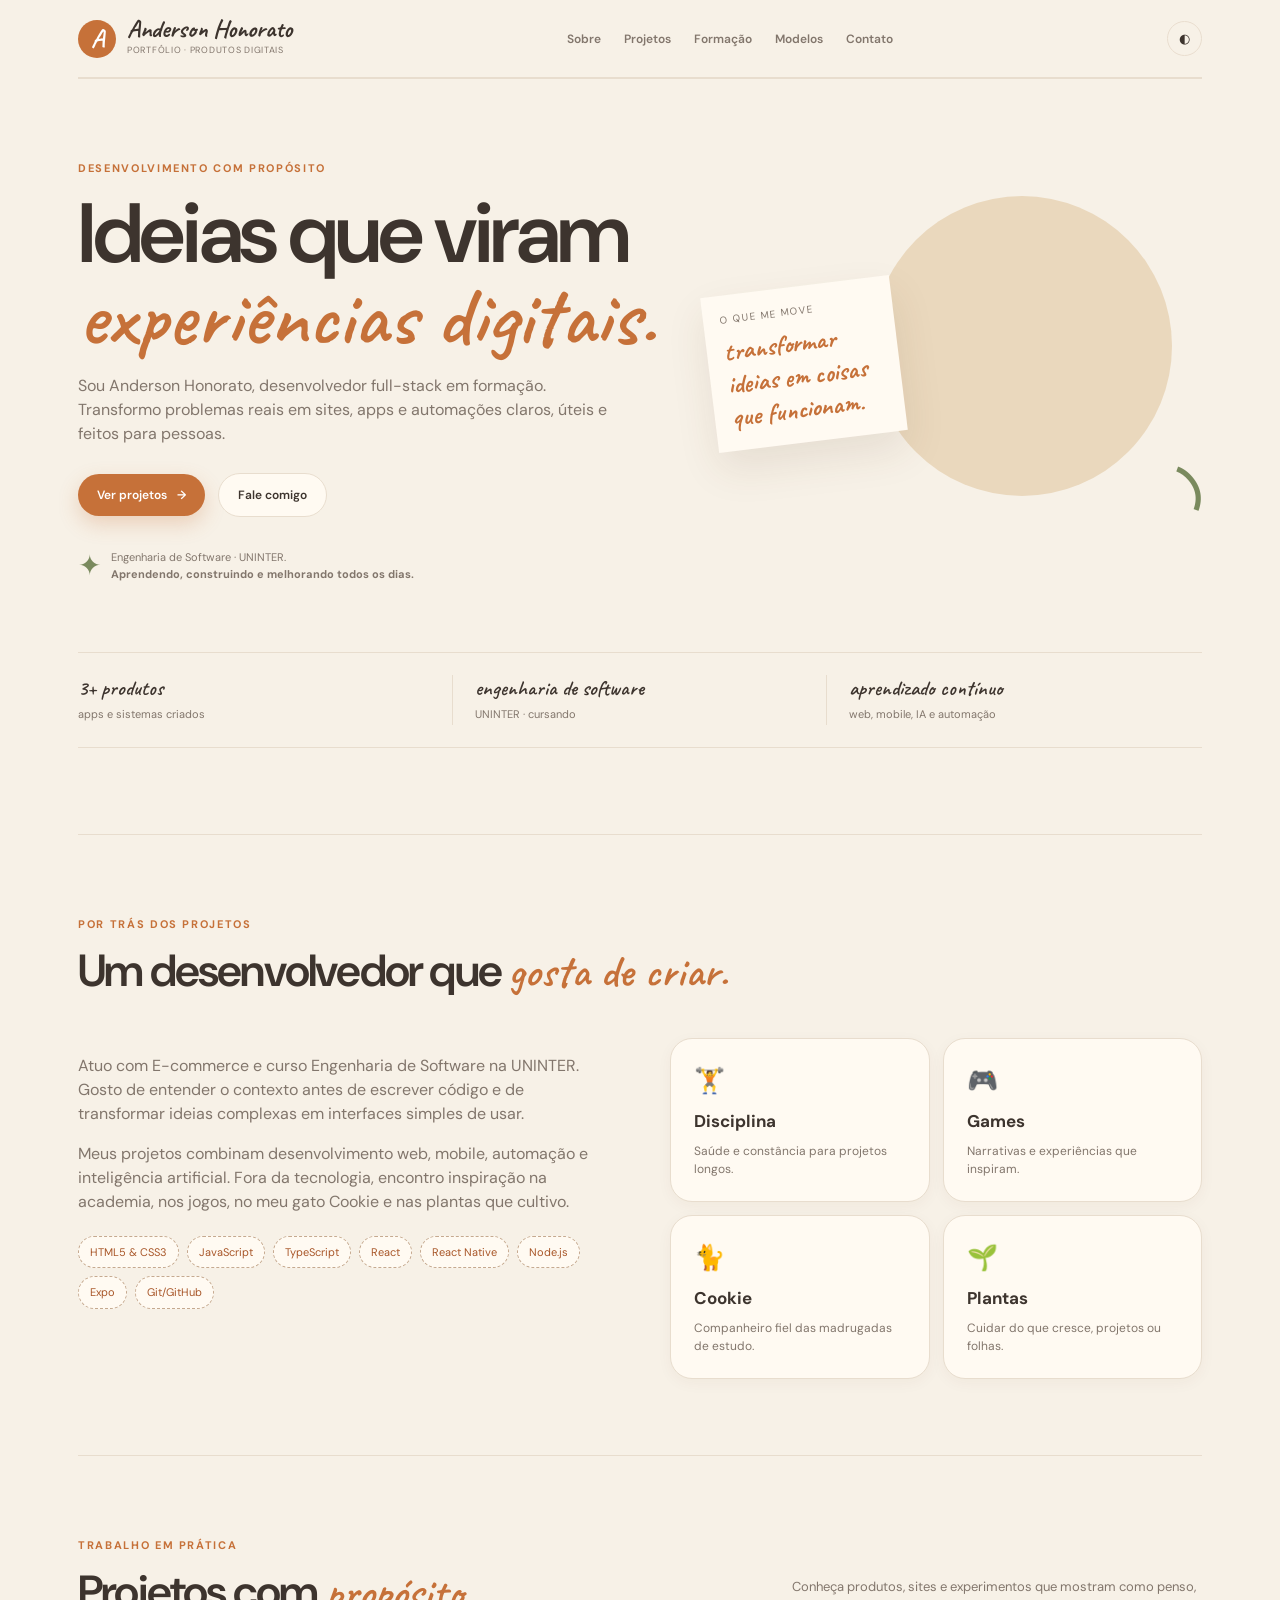
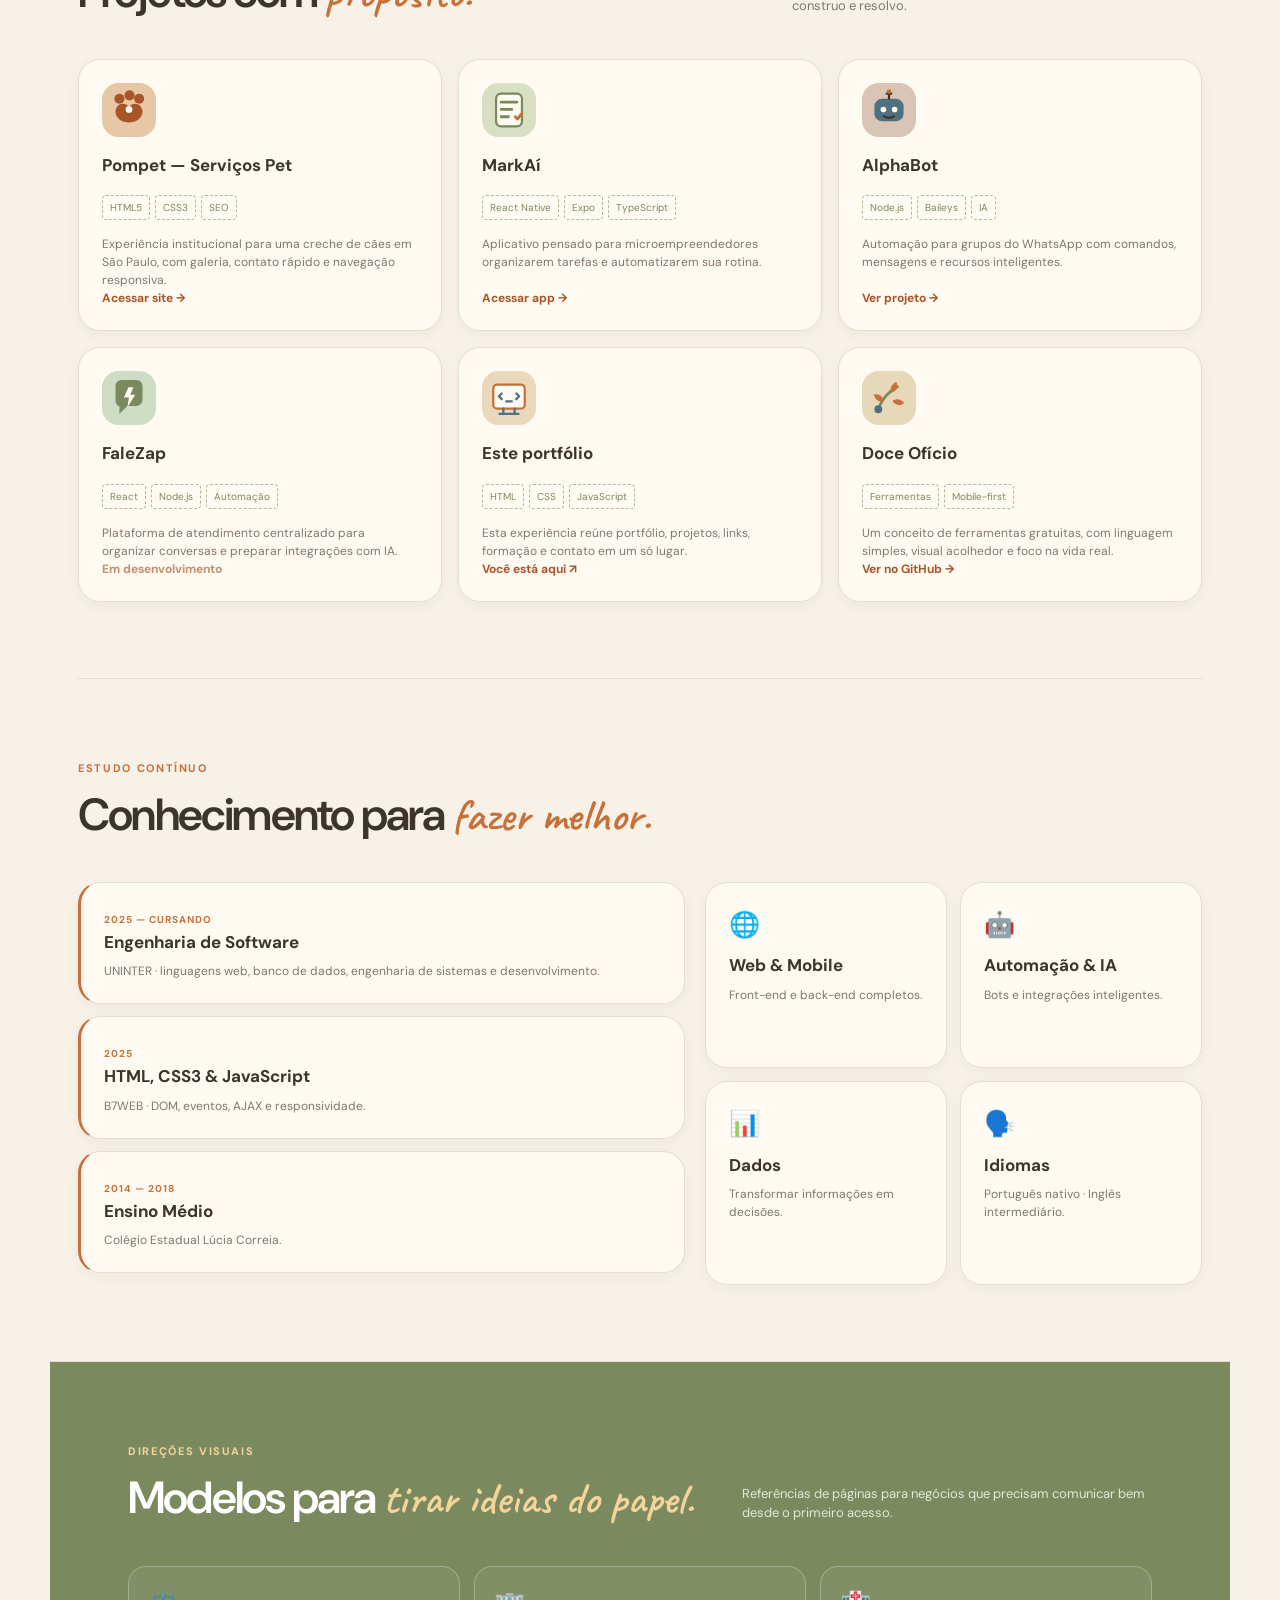
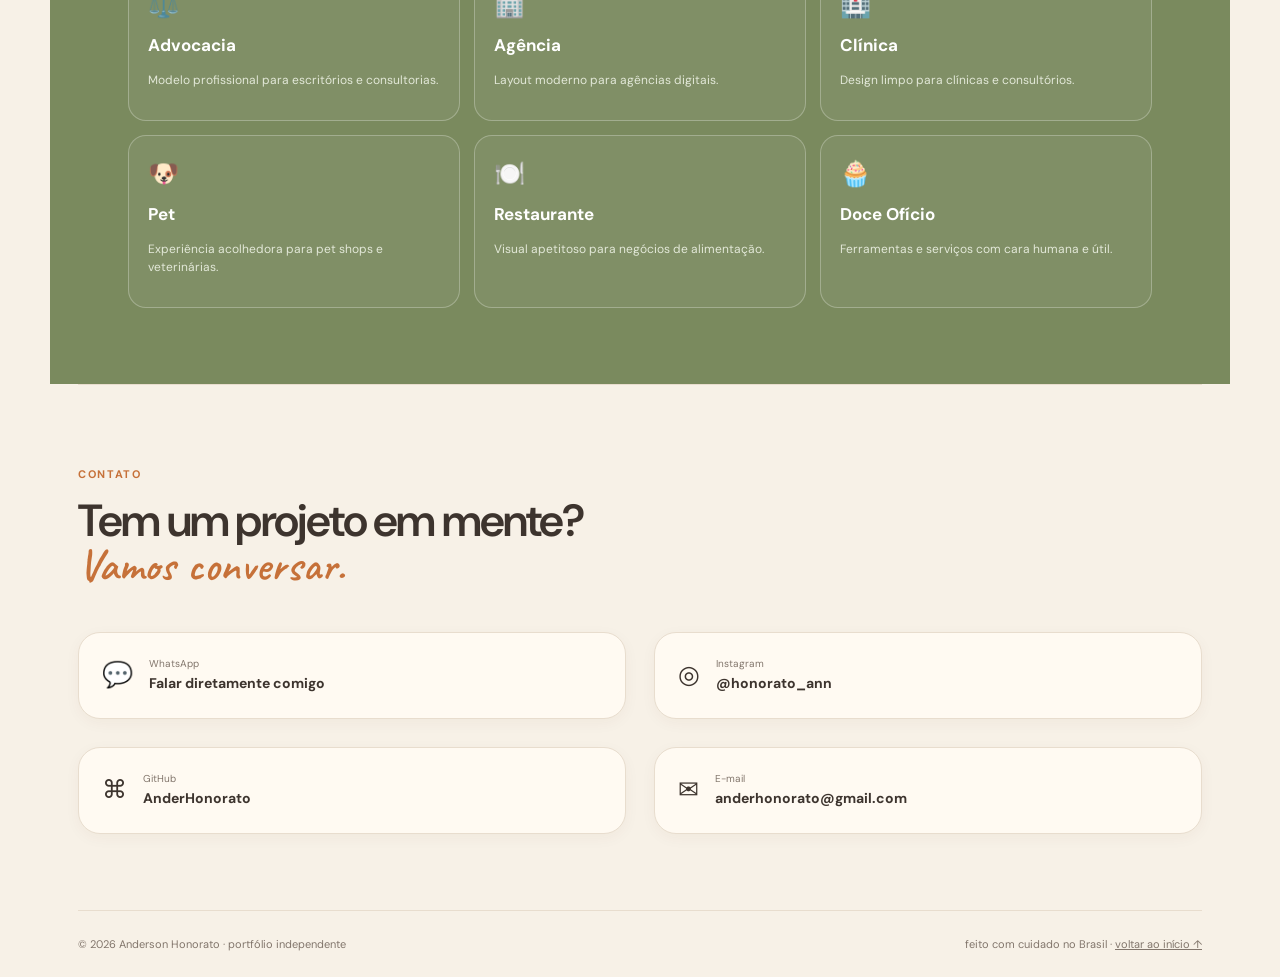
==== index.html @ 5b8e6b20 "Melhorar textos e adicionar icones dos projetos" ====
<!doctype html>
<html lang="pt-BR" data-theme="light">
<head>
<meta charset="utf-8"><meta name="viewport" content="width=device-width,initial-scale=1"><meta name="description" content="Portfólio de Anderson Honorato: desenvolvimento full-stack, produtos digitais e projetos web."><title>Anderson Honorato · Dev Full Stack</title>
<link rel="preconnect" href="https://fonts.googleapis.com"><link rel="preconnect" href="https://fonts.gstatic.com" crossorigin><link href="https://fonts.googleapis.com/css2?family=Caveat:wght@500;600;700&family=DM+Sans:wght@400;500;600;700&display=swap" rel="stylesheet">
<style>
:root{--paper:#f7f1e7;--surface:#fffaf2;--ink:#3d342e;--muted:#82766c;--accent:#c67139;--accent-dark:#a85628;--sage:#7a8a5e;--line:#e8ddce;--blue:#4e7180;--shadow:0 18px 40px rgba(87,56,34,.1);--radius:22px}html[data-theme=dark]{--paper:#272523;--surface:#332f2b;--ink:#fbf3e8;--muted:#c6b8a8;--line:#504740;--shadow:0 18px 40px #100c0a66}*{box-sizing:border-box}html{scroll-behavior:smooth}body{margin:0;background:var(--paper);color:var(--ink);font-family:'DM Sans',sans-serif;line-height:1.5}a{color:inherit}.shell{max-width:1180px;margin:auto;padding:0 28px}.topbar{height:78px;display:flex;align-items:center;justify-content:space-between;border-bottom:1px solid var(--line);position:sticky;top:0;background:color-mix(in srgb,var(--paper) 94%,transparent);backdrop-filter:blur(12px);z-index:10}.brand{display:flex;gap:11px;align-items:center;text-decoration:none}.mark{display:grid;place-items:center;width:38px;height:38px;border-radius:50%;background:var(--accent);color:#fff;font:700 26px Caveat}.brand strong{display:block;font:700 25px Caveat;line-height:.8}.brand small{display:block;color:var(--muted);font-size:9px;letter-spacing:.08em;text-transform:uppercase;margin-top:5px}.nav{display:flex;gap:23px;align-items:center}.nav a{font-size:12px;text-decoration:none;color:var(--muted);font-weight:600}.nav a:hover{color:var(--accent)}.theme{border:1px solid var(--line);background:transparent;color:var(--ink);border-radius:50%;width:35px;height:35px;cursor:pointer}.menu{display:none}.eyebrow{color:var(--accent);font-size:11px;font-weight:700;letter-spacing:.15em;text-transform:uppercase}.hero{display:grid;grid-template-columns:1fr .85fr;gap:50px;align-items:center;padding:76px 0 65px;min-height:570px}.hero h1,h2{font-weight:600;line-height:.98;letter-spacing:-.04em;margin:14px 0}.hero h1{font-size:clamp(52px,7vw,84px)}em{font-family:Caveat;color:var(--accent);font-style:normal;letter-spacing:0}.hero p{max-width:550px;color:var(--muted);font-size:16px}.actions{display:flex;gap:13px;align-items:center;margin-top:27px;flex-wrap:wrap}.btn{border-radius:999px;padding:13px 19px;display:inline-flex;align-items:center;gap:10px;font:600 12px 'DM Sans';text-decoration:none;cursor:pointer;border:0}.btn-main{background:var(--accent);color:#fff;box-shadow:0 8px 20px #c6713940}.btn-main:hover{background:var(--accent-dark);transform:translateY(-2px)}.btn-ghost{border:1px solid var(--line);color:var(--ink);background:var(--surface)}.hero-note{display:flex;gap:10px;align-items:center;color:var(--muted);font-size:11px;margin-top:28px}.spark{font-size:28px;color:var(--sage)}.hero-visual{height:370px;position:relative}.sun{position:absolute;width:300px;height:300px;right:30px;top:10px;background:#ead8bd;border-radius:50%}.portrait{position:absolute;right:70px;top:46px;width:205px;height:245px;object-fit:cover;border:8px solid var(--surface);box-shadow:var(--shadow);transform:rotate(5deg);border-radius:46% 54% 48% 52% / 40% 43% 57% 60%}.note-card{position:absolute;background:var(--surface);box-shadow:var(--shadow);padding:17px;width:190px;left:0;top:100px;transform:rotate(-7deg)}.note-card span{display:block;color:var(--muted);font-size:10px;text-transform:uppercase;letter-spacing:.1em}.note-card strong{display:block;color:var(--accent);font:700 26px Caveat;margin-top:8px}.leaf{position:absolute;color:var(--sage);font:90px Caveat;right:0;bottom:0;transform:rotate(20deg)}.strip{display:grid;grid-template-columns:repeat(3,1fr);border-top:1px solid var(--line);border-bottom:1px solid var(--line);padding:22px 0;margin-bottom:86px}.strip div{padding:0 22px;border-right:1px solid var(--line)}.strip div:first-child{padding-left:0}.strip div:last-child{border:0}.strip b{font:600 21px Caveat;display:block}.strip span{font-size:11px;color:var(--muted)}section{padding:76px 0;border-top:1px solid var(--line)}h2{font-size:45px}h3{margin:0 0 7px;font-size:17px}.section-head{display:flex;justify-content:space-between;align-items:end;margin-bottom:30px}.section-head p{max-width:410px;color:var(--muted);font-size:13px}.about{display:grid;grid-template-columns:1fr 1fr;gap:60px}.about p{color:var(--muted);max-width:520px}.chips{display:flex;flex-wrap:wrap;gap:8px;margin-top:22px}.chip{border:1px dashed #c5a98f;color:var(--accent-dark);padding:7px 11px;border-radius:999px;font-size:11px;background:var(--surface)}.mini-grid{display:grid;grid-template-columns:1fr 1fr;gap:13px}.mini-card,.project,.contact-card,.education{background:var(--surface);border:1px solid var(--line);border-radius:var(--radius);padding:23px;box-shadow:0 4px 15px #5738220b}.mini-card:hover,.project:hover{transform:translateY(-4px);box-shadow:var(--shadow);transition:.2s}.mini-card span{font-size:25px}.mini-card h3{margin-top:10px}.mini-card p,.project p,.education p{font-size:12px;color:var(--muted);margin:0}.project-grid{display:grid;grid-template-columns:repeat(3,1fr);gap:16px}.project{min-height:245px;display:flex;flex-direction:column}.project-icon{width:54px;height:54px;border-radius:17px;display:grid;place-items:center;background:#f2dfca;color:var(--accent);font-size:22px;margin-bottom:16px;overflow:hidden}.project-icon img{width:100%;height:100%;display:block}.tags{display:flex;flex-wrap:wrap;gap:5px;margin:10px 0 15px}.tag{font-size:10px;color:var(--sage);border:1px dashed #aebb9a;padding:4px 7px;border-radius:4px}.project .link{margin-top:auto;color:var(--accent-dark);font-size:12px;font-weight:700;text-decoration:none}.education-grid{display:grid;grid-template-columns:1.1fr .9fr;gap:20px}.education{margin-bottom:12px;border-left:3px solid var(--accent)}.period{font-size:10px;color:var(--accent);font-weight:700;letter-spacing:.1em;text-transform:uppercase}.models{background:var(--sage);color:#fff;margin:0 -28px;padding-left:max(28px,calc((100vw - 1124px)/2));padding-right:max(28px,calc((100vw - 1124px)/2))}.models .eyebrow{color:#f3d59b}.models em{color:#f3d59b}.model-grid{display:grid;grid-template-columns:repeat(3,1fr);gap:14px}.model{border:1px solid #ffffff44;padding:19px;border-radius:18px;background:#ffffff0d}.model span{font-size:25px}.model h3{margin-top:10px}.model p{font-size:12px;color:#e2e8d8}.contact{display:grid;grid-template-columns:1fr 1fr;gap:28px;align-items:stretch}.contact-card{display:flex;align-items:center;gap:16px;text-decoration:none}.contact-card:hover{border-color:var(--accent)}.contact-icon{font-size:25px}.contact-card small{display:block;color:var(--muted);font-size:10px}.contact-card b{font-size:14px}footer{border-top:1px solid var(--line);padding:25px 0;display:flex;justify-content:space-between;color:var(--muted);font-size:11px}.mobile-links{display:none}.fade{animation:rise .7s ease both}@keyframes rise{from{opacity:0;transform:translateY(15px)}to{opacity:1;transform:none}}@media(max-width:800px){.shell{padding:0 20px}.nav{display:none}.menu{display:block;background:none;border:1px solid var(--line);border-radius:50%;width:35px;height:35px;color:var(--ink)}.nav.open{display:flex;position:absolute;top:70px;left:20px;right:20px;padding:18px;background:var(--surface);border:1px solid var(--line);border-radius:18px;flex-direction:column;align-items:stretch;box-shadow:var(--shadow)}.nav.open a{text-align:center;padding:8px}.hero{grid-template-columns:1fr;padding:50px 0 30px}.hero-visual{height:300px}.sun{width:230px;height:230px;right:15px}.portrait{right:55px;top:30px;width:175px;height:215px}.note-card{top:74px;left:0}.strip{grid-template-columns:1fr;gap:15px;margin-bottom:50px}.strip div{border:0;border-bottom:1px solid var(--line);padding:0 0 13px}.strip div:last-child{border:0;padding-bottom:0}.about,.education-grid,.contact{grid-template-columns:1fr;gap:22px}.project-grid,.model-grid{grid-template-columns:1fr 1fr}.models{margin:0 -20px;padding-left:20px;padding-right:20px}footer{display:block;line-height:2}}@media(max-width:500px){h2{font-size:37px}.project-grid,.model-grid,.mini-grid{grid-template-columns:1fr}.section-head{display:block}.section-head p{margin-top:15px}.hero h1{font-size:55px}.hero-visual{transform:scale(.92);transform-origin:left center}}
</style>
</head>
<body>
<div class="shell"><header class="topbar"><a class="brand" href="#inicio"><span class="mark">A</span><span><strong>Anderson Honorato</strong><small>portfólio · produtos digitais</small></span></a><nav class="nav" id="nav"><a href="#sobre">Sobre</a><a href="#projetos">Projetos</a><a href="#formacao">Formação</a><a href="#modelos">Modelos</a><a href="#contato">Contato</a></nav><div style="display:flex;gap:8px"><button class="theme" id="theme" aria-label="Alternar tema">◐</button><button class="menu" id="menu" aria-label="Abrir menu">☰</button></div></header>
<main id="inicio"><section class="hero"><div class="fade"><span class="eyebrow">desenvolvimento com propósito</span><h1>Ideias que viram<br><em>experiências digitais.</em></h1><p>Sou Anderson Honorato, desenvolvedor full-stack em formação. Transformo problemas reais em sites, apps e automações claros, úteis e feitos para pessoas.</p><div class="actions"><a class="btn btn-main" href="#projetos">Ver projetos <span>→</span></a><a class="btn btn-ghost" href="https://wa.me/5577999512937?text=Ol%C3%A1%20Anderson%2C%20vim%20pelo%20portf%C3%B3lio!" target="_blank" rel="noopener">Fale comigo</a></div><div class="hero-note"><span class="spark">✦</span><span>Engenharia de Software · UNINTER.<br><b>Aprendendo, construindo e melhorando todos os dias.</b></span></div></div><div class="hero-visual fade" aria-hidden="true"><div class="sun"></div><img class="portrait" src="img/foto-perfil2.png" alt="Anderson Honorato" onerror="this.style.display='none'"><div class="note-card"><span>o que me move</span><strong>transformar ideias em coisas que funcionam.</strong></div><div class="leaf">◝</div></div></section>
<div class="strip"><div><b>3+ produtos</b><span>apps e sistemas criados</span></div><div><b>engenharia de software</b><span>UNINTER · cursando</span></div><div><b>aprendizado contínuo</b><span>web, mobile, IA e automação</span></div></div>
<section id="sobre"><div class="section-head"><div><span class="eyebrow">por trás dos projetos</span><h2>Um desenvolvedor que <em>gosta de criar.</em></h2></div></div><div class="about"><div><p>Atuo com E-commerce e curso Engenharia de Software na UNINTER. Gosto de entender o contexto antes de escrever código e de transformar ideias complexas em interfaces simples de usar.</p><p>Meus projetos combinam desenvolvimento web, mobile, automação e inteligência artificial. Fora da tecnologia, encontro inspiração na academia, nos jogos, no meu gato Cookie e nas plantas que cultivo.</p><div class="chips"><span class="chip">HTML5 & CSS3</span><span class="chip">JavaScript</span><span class="chip">TypeScript</span><span class="chip">React</span><span class="chip">React Native</span><span class="chip">Node.js</span><span class="chip">Expo</span><span class="chip">Git/GitHub</span></div></div><div class="mini-grid"><article class="mini-card"><span>🏋️</span><h3>Disciplina</h3><p>Saúde e constância para projetos longos.</p></article><article class="mini-card"><span>🎮</span><h3>Games</h3><p>Narrativas e experiências que inspiram.</p></article><article class="mini-card"><span>🐈</span><h3>Cookie</h3><p>Companheiro fiel das madrugadas de estudo.</p></article><article class="mini-card"><span>🌱</span><h3>Plantas</h3><p>Cuidar do que cresce, projetos ou folhas.</p></article></div></div></section>
<section id="projetos"><div class="section-head"><div><span class="eyebrow">trabalho em prática</span><h2>Projetos com <em>propósito.</em></h2></div><p>Conheça produtos, sites e experimentos que mostram como penso, construo e resolvo.</p></div><div class="project-grid"><article class="project"><div class="project-icon"><img src="img/icons/pompet.svg" alt="Ícone do Pompet"></div><h3>Pompet — Serviços Pet</h3><div class="tags"><span class="tag">HTML5</span><span class="tag">CSS3</span><span class="tag">SEO</span></div><p>Experiência institucional para uma creche de cães em São Paulo, com galeria, contato rápido e navegação responsiva.</p><a class="link" href="https://pompet.com.br" target="_blank" rel="noopener">Acessar site →</a></article><article class="project"><div class="project-icon"><img src="img/icons/markai.svg" alt="Ícone do MarkAí"></div><h3>MarkAí</h3><div class="tags"><span class="tag">React Native</span><span class="tag">Expo</span><span class="tag">TypeScript</span></div><p>Aplicativo pensado para microempreendedores organizarem tarefas e automatizarem sua rotina.</p><a class="link" href="https://markaiapp.com.br" target="_blank" rel="noopener">Acessar app →</a></article><article class="project"><div class="project-icon"><img src="img/icons/alphabot.svg" alt="Ícone do AlphaBot"></div><h3>AlphaBot</h3><div class="tags"><span class="tag">Node.js</span><span class="tag">Baileys</span><span class="tag">IA</span></div><p>Automação para grupos do WhatsApp com comandos, mensagens e recursos inteligentes.</p><a class="link" href="https://anderhonorato.github.io/alphabotsite1/index.html" target="_blank" rel="noopener">Ver projeto →</a></article><article class="project"><div class="project-icon"><img src="img/icons/falezap.svg" alt="Ícone do FaleZap"></div><h3>FaleZap</h3><div class="tags"><span class="tag">React</span><span class="tag">Node.js</span><span class="tag">Automação</span></div><p>Plataforma de atendimento centralizado para organizar conversas e preparar integrações com IA.</p><span class="link" style="opacity:.65">Em desenvolvimento</span></article><article class="project"><div class="project-icon"><img src="img/icons/portfolio.svg" alt="Ícone do portfólio"></div><h3>Este portfólio</h3><div class="tags"><span class="tag">HTML</span><span class="tag">CSS</span><span class="tag">JavaScript</span></div><p>Esta experiência reúne portfólio, projetos, links, formação e contato em um só lugar.</p><span class="link">Você está aqui ↗</span></article><article class="project"><div class="project-icon"><img src="img/icons/doce-oficio.svg" alt="Ícone do Doce Ofício"></div><h3>Doce Ofício</h3><div class="tags"><span class="tag">Ferramentas</span><span class="tag">Mobile-first</span></div><p>Um conceito de ferramentas gratuitas, com linguagem simples, visual acolhedor e foco na vida real.</p><a class="link" href="https://github.com/AnderHonorato/portfolio-do-ander" target="_blank" rel="noopener">Ver no GitHub →</a></article></div></section>
<section id="formacao"><div class="section-head"><div><span class="eyebrow">estudo contínuo</span><h2>Conhecimento para <em>fazer melhor.</em></h2></div></div><div class="education-grid"><div><article class="education"><span class="period">2025 — cursando</span><h3>Engenharia de Software</h3><p>UNINTER · linguagens web, banco de dados, engenharia de sistemas e desenvolvimento.</p></article><article class="education"><span class="period">2025</span><h3>HTML, CSS3 & JavaScript</h3><p>B7WEB · DOM, eventos, AJAX e responsividade.</p></article><article class="education"><span class="period">2014 — 2018</span><h3>Ensino Médio</h3><p>Colégio Estadual Lúcia Correia.</p></article></div><div class="mini-grid"><article class="mini-card"><span>🌐</span><h3>Web & Mobile</h3><p>Front-end e back-end completos.</p></article><article class="mini-card"><span>🤖</span><h3>Automação & IA</h3><p>Bots e integrações inteligentes.</p></article><article class="mini-card"><span>📊</span><h3>Dados</h3><p>Transformar informações em decisões.</p></article><article class="mini-card"><span>🗣️</span><h3>Idiomas</h3><p>Português nativo · Inglês intermediário.</p></article></div></div></section>
<section id="modelos" class="models"><div class="section-head"><div><span class="eyebrow">direções visuais</span><h2>Modelos para <em>tirar ideias do papel.</em></h2></div><p style="color:#e2e8d8">Referências de páginas para negócios que precisam comunicar bem desde o primeiro acesso.</p></div><div class="model-grid"><article class="model"><span>⚖️</span><h3>Advocacia</h3><p>Modelo profissional para escritórios e consultorias.</p></article><article class="model"><span>🏢</span><h3>Agência</h3><p>Layout moderno para agências digitais.</p></article><article class="model"><span>🏥</span><h3>Clínica</h3><p>Design limpo para clínicas e consultórios.</p></article><article class="model"><span>🐶</span><h3>Pet</h3><p>Experiência acolhedora para pet shops e veterinárias.</p></article><article class="model"><span>🍽️</span><h3>Restaurante</h3><p>Visual apetitoso para negócios de alimentação.</p></article><article class="model"><span>🧁</span><h3>Doce Ofício</h3><p>Ferramentas e serviços com cara humana e útil.</p></article></div></section>
<section id="contato"><div class="section-head"><div><span class="eyebrow">contato</span><h2>Tem um projeto em mente?<br><em>Vamos conversar.</em></h2></div></div><div class="contact"><a class="contact-card" href="https://wa.me/5577999512937?text=Ol%C3%A1%20Anderson%2C%20vim%20pelo%20portf%C3%B3lio!" target="_blank" rel="noopener"><span class="contact-icon">💬</span><span><small>WhatsApp</small><b>Falar diretamente comigo</b></span></a><a class="contact-card" href="https://www.instagram.com/honorato_ann/" target="_blank" rel="noopener"><span class="contact-icon">◎</span><span><small>Instagram</small><b>@honorato_ann</b></span></a><a class="contact-card" href="https://github.com/AnderHonorato" target="_blank" rel="noopener"><span class="contact-icon">⌘</span><span><small>GitHub</small><b>AnderHonorato</b></span></a><a class="contact-card" href="mailto:anderhonorato@gmail.com"><span class="contact-icon">✉</span><span><small>E-mail</small><b>anderhonorato@gmail.com</b></span></a></div></section></main>
<footer><span>© 2026 Anderson Honorato · portfólio independente</span><span>feito com cuidado no Brasil · <a href="#inicio">voltar ao início ↑</a></span></footer></div>
<script>const html=document.documentElement,theme=document.querySelector('#theme'),menu=document.querySelector('#menu'),nav=document.querySelector('#nav');const saved=localStorage.getItem('portfolio-theme');if(saved)html.dataset.theme=saved;theme.addEventListener('click',()=>{const next=html.dataset.theme==='light'?'dark':'light';html.dataset.theme=next;localStorage.setItem('portfolio-theme',next)});menu.addEventListener('click',()=>nav.classList.toggle('open'));nav.querySelectorAll('a').forEach(a=>a.addEventListener('click',()=>nav.classList.remove('open')));document.querySelectorAll('a[href^="#"]').forEach(a=>a.addEventListener('click',e=>{const t=document.querySelector(a.getAttribute('href'));if(t){e.preventDefault();t.scrollIntoView({behavior:'smooth'})}}));</script>
</body></html>
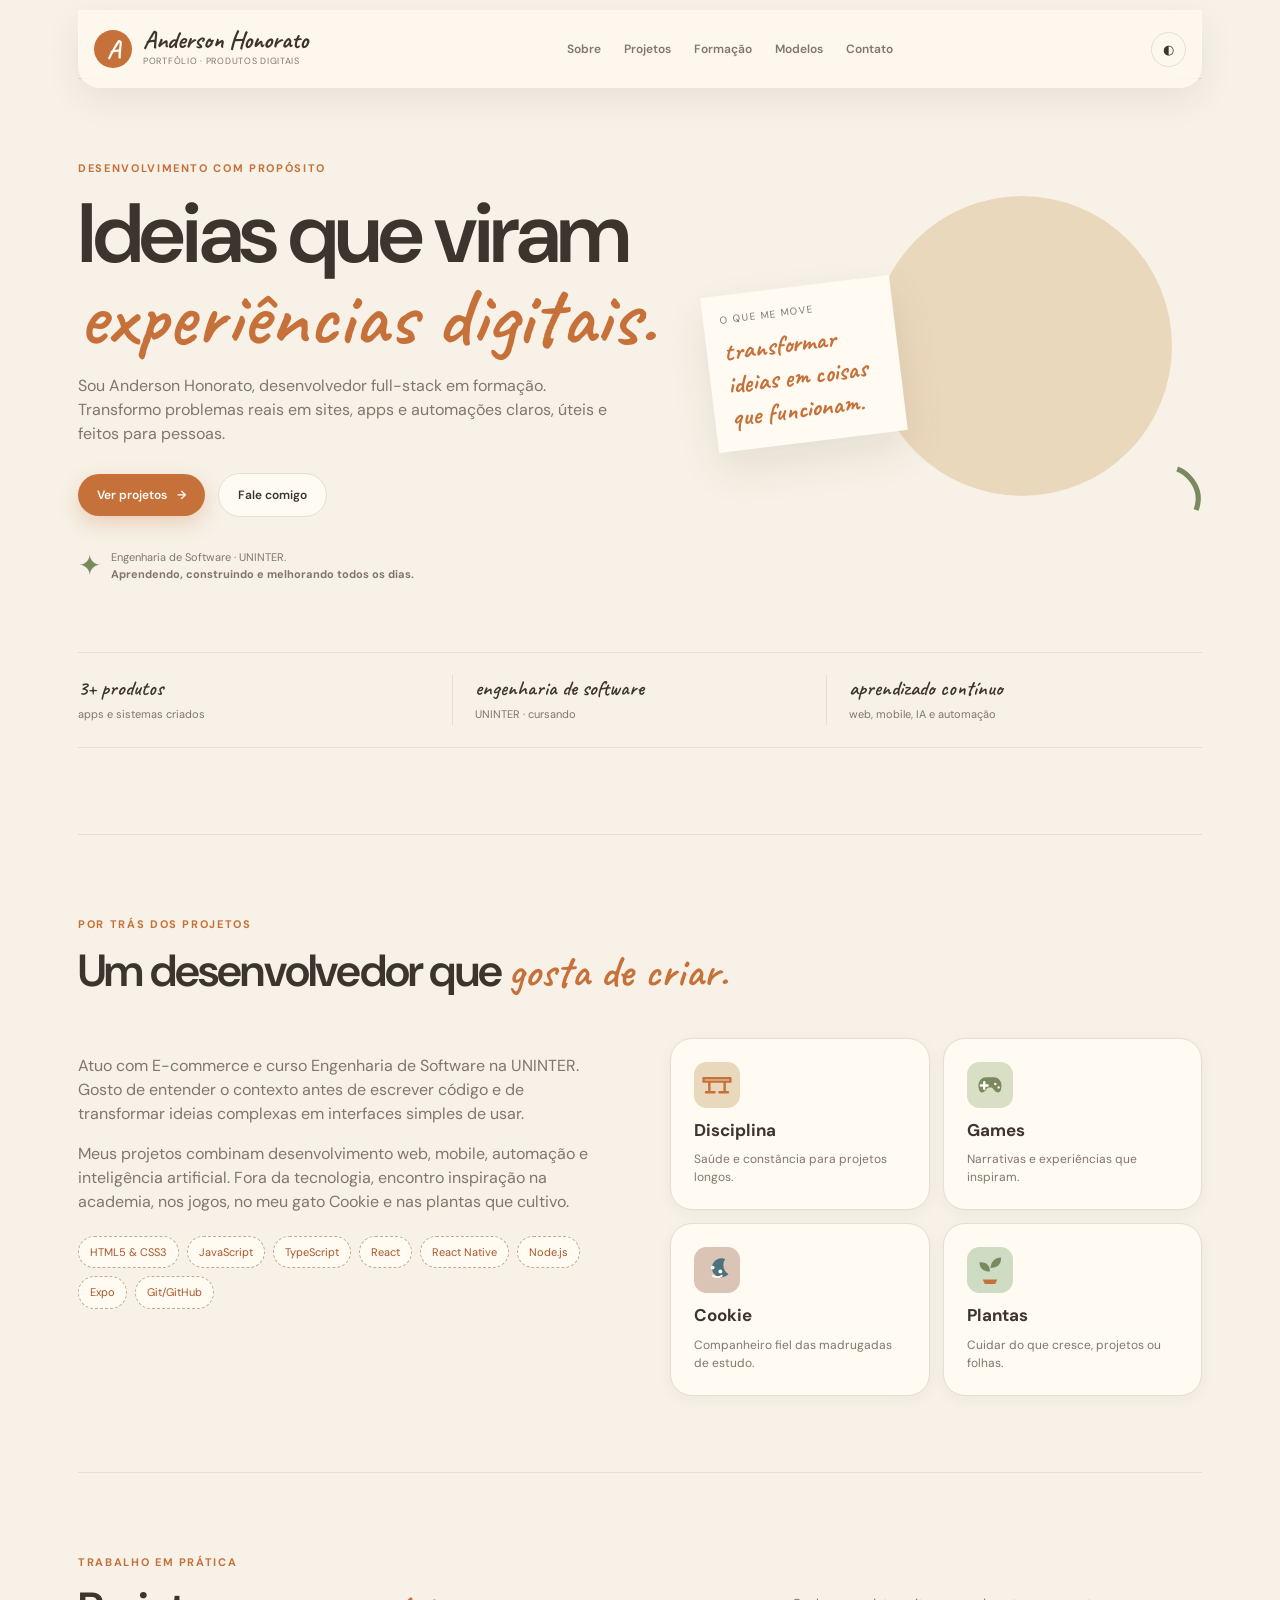
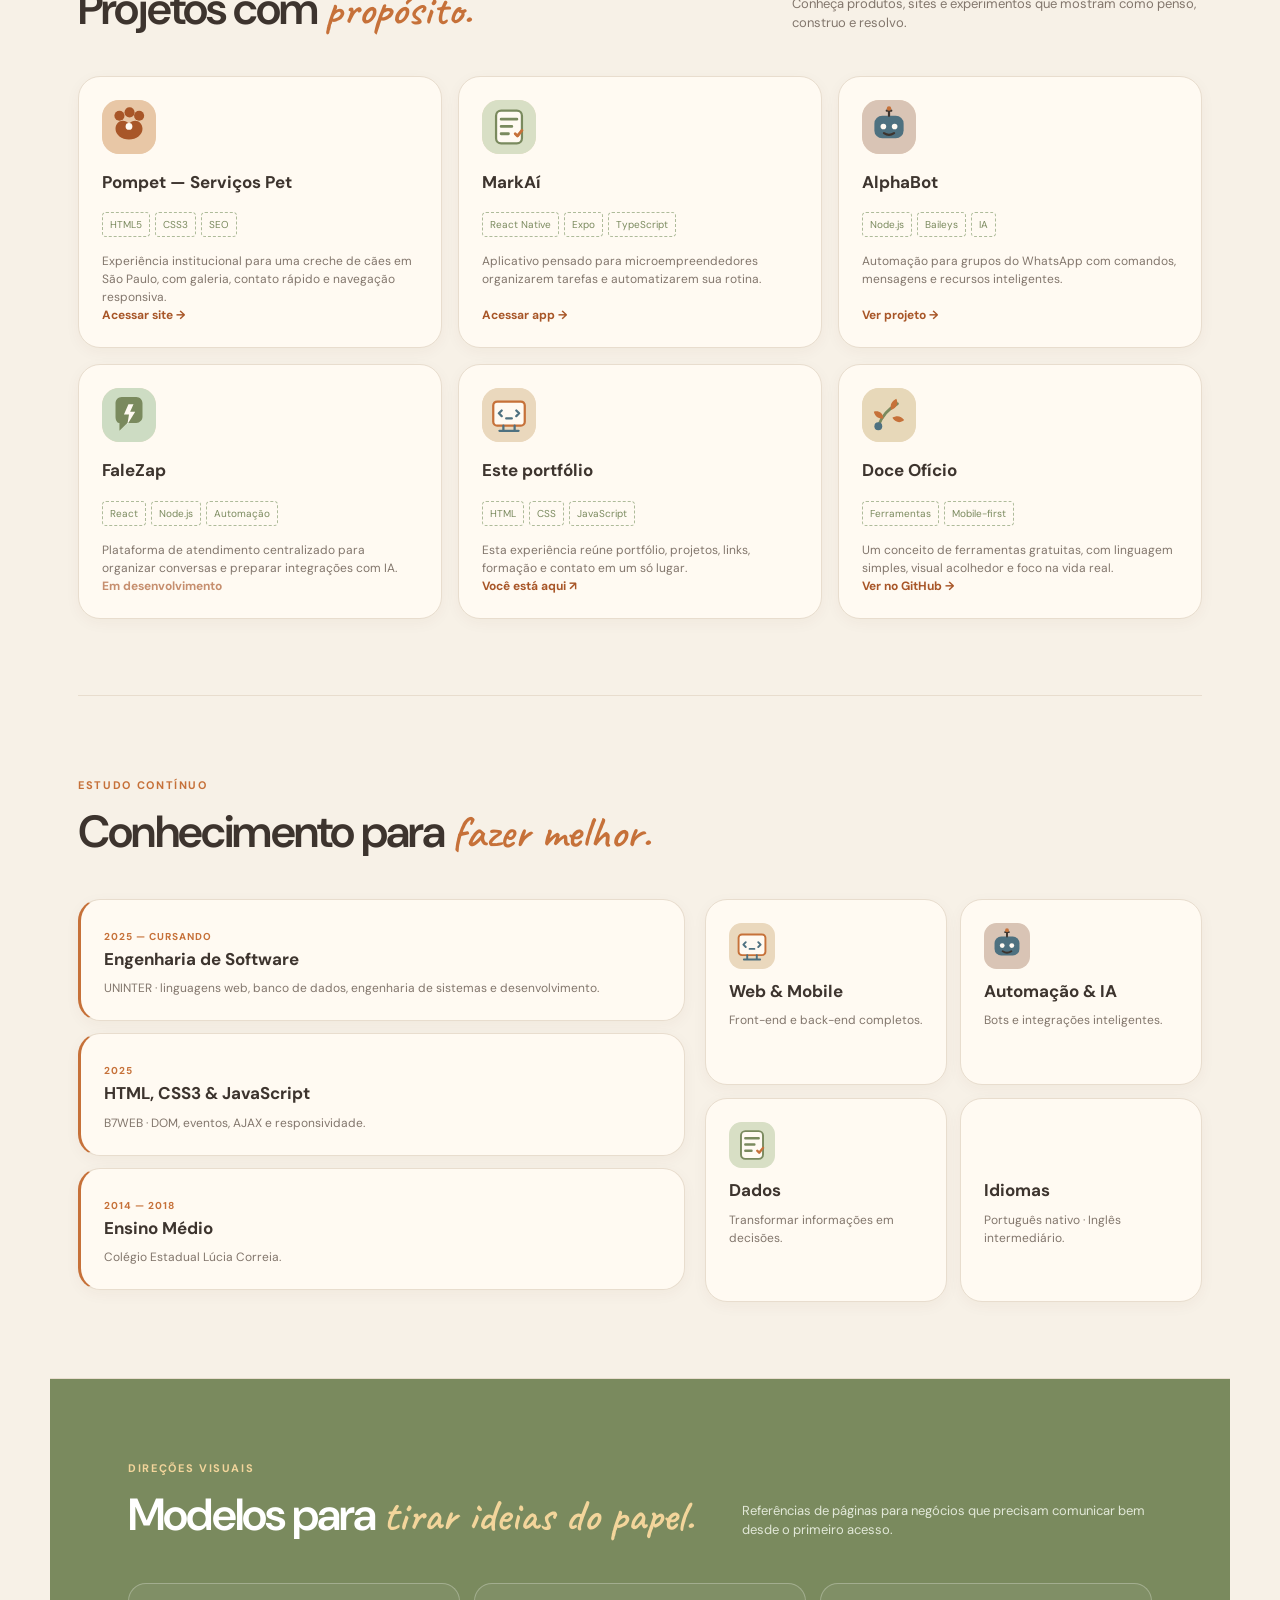
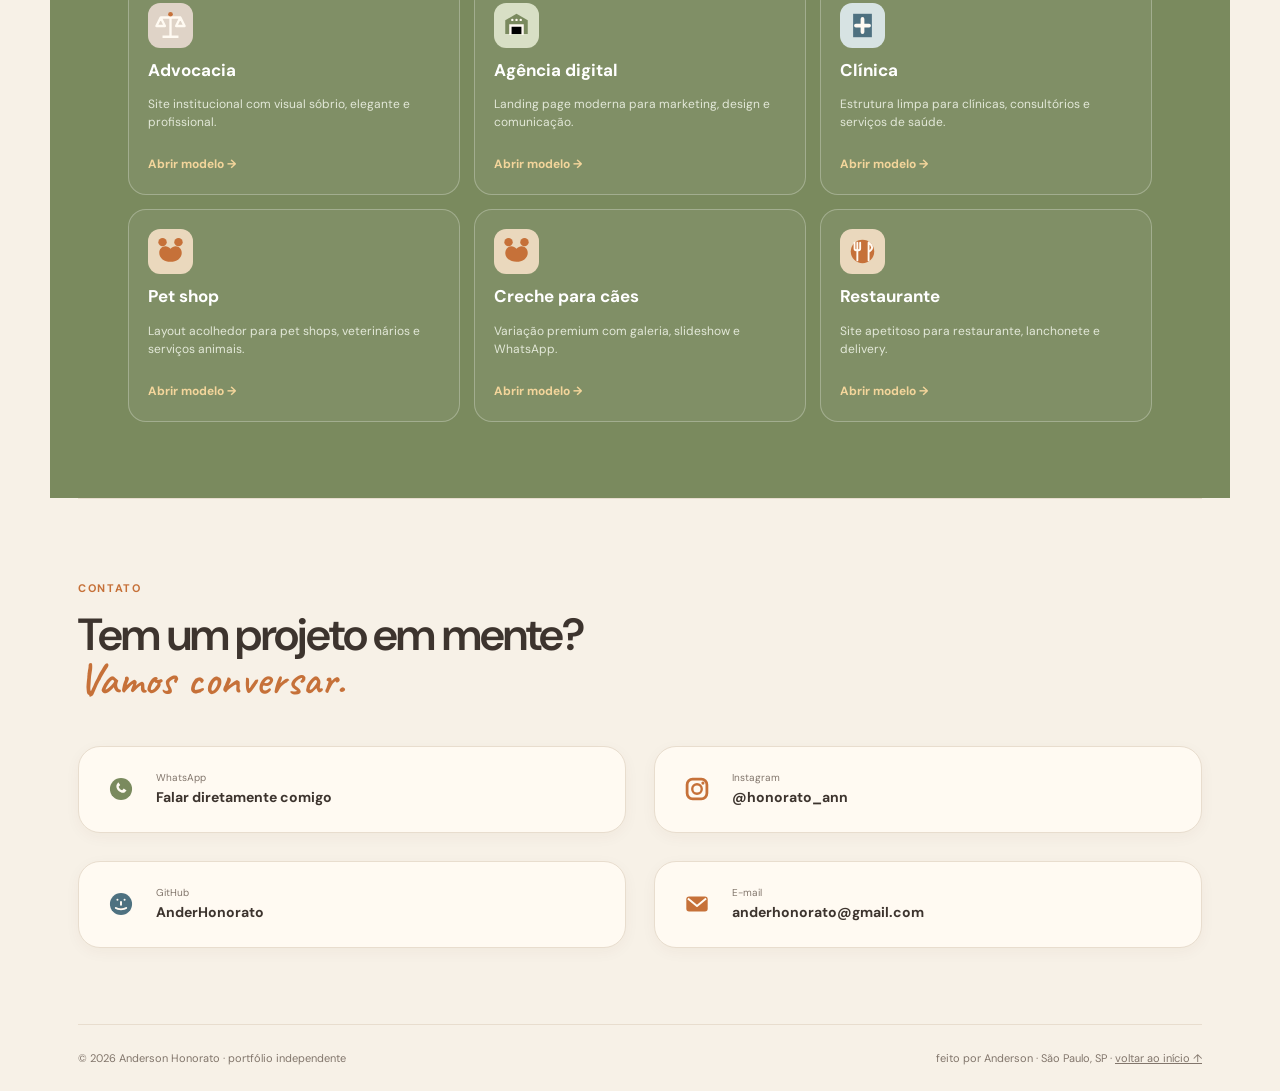
==== commit 26b7d97d: "Corrigir icones, textos, vidro, animacoes e links" ====
--- a/index.html
+++ b/index.html
@@ -4,18 +4,18 @@
 <meta charset="utf-8"><meta name="viewport" content="width=device-width,initial-scale=1"><meta name="description" content="Portfólio de Anderson Honorato: desenvolvimento full-stack, produtos digitais e projetos web."><title>Anderson Honorato · Dev Full Stack</title>
 <link rel="preconnect" href="https://fonts.googleapis.com"><link rel="preconnect" href="https://fonts.gstatic.com" crossorigin><link href="https://fonts.googleapis.com/css2?family=Caveat:wght@500;600;700&family=DM+Sans:wght@400;500;600;700&display=swap" rel="stylesheet">
 <style>
-:root{--paper:#f7f1e7;--surface:#fffaf2;--ink:#3d342e;--muted:#82766c;--accent:#c67139;--accent-dark:#a85628;--sage:#7a8a5e;--line:#e8ddce;--blue:#4e7180;--shadow:0 18px 40px rgba(87,56,34,.1);--radius:22px}html[data-theme=dark]{--paper:#272523;--surface:#332f2b;--ink:#fbf3e8;--muted:#c6b8a8;--line:#504740;--shadow:0 18px 40px #100c0a66}*{box-sizing:border-box}html{scroll-behavior:smooth}body{margin:0;background:var(--paper);color:var(--ink);font-family:'DM Sans',sans-serif;line-height:1.5}a{color:inherit}.shell{max-width:1180px;margin:auto;padding:0 28px}.topbar{height:78px;display:flex;align-items:center;justify-content:space-between;border-bottom:1px solid var(--line);position:sticky;top:0;background:color-mix(in srgb,var(--paper) 94%,transparent);backdrop-filter:blur(12px);z-index:10}.brand{display:flex;gap:11px;align-items:center;text-decoration:none}.mark{display:grid;place-items:center;width:38px;height:38px;border-radius:50%;background:var(--accent);color:#fff;font:700 26px Caveat}.brand strong{display:block;font:700 25px Caveat;line-height:.8}.brand small{display:block;color:var(--muted);font-size:9px;letter-spacing:.08em;text-transform:uppercase;margin-top:5px}.nav{display:flex;gap:23px;align-items:center}.nav a{font-size:12px;text-decoration:none;color:var(--muted);font-weight:600}.nav a:hover{color:var(--accent)}.theme{border:1px solid var(--line);background:transparent;color:var(--ink);border-radius:50%;width:35px;height:35px;cursor:pointer}.menu{display:none}.eyebrow{color:var(--accent);font-size:11px;font-weight:700;letter-spacing:.15em;text-transform:uppercase}.hero{display:grid;grid-template-columns:1fr .85fr;gap:50px;align-items:center;padding:76px 0 65px;min-height:570px}.hero h1,h2{font-weight:600;line-height:.98;letter-spacing:-.04em;margin:14px 0}.hero h1{font-size:clamp(52px,7vw,84px)}em{font-family:Caveat;color:var(--accent);font-style:normal;letter-spacing:0}.hero p{max-width:550px;color:var(--muted);font-size:16px}.actions{display:flex;gap:13px;align-items:center;margin-top:27px;flex-wrap:wrap}.btn{border-radius:999px;padding:13px 19px;display:inline-flex;align-items:center;gap:10px;font:600 12px 'DM Sans';text-decoration:none;cursor:pointer;border:0}.btn-main{background:var(--accent);color:#fff;box-shadow:0 8px 20px #c6713940}.btn-main:hover{background:var(--accent-dark);transform:translateY(-2px)}.btn-ghost{border:1px solid var(--line);color:var(--ink);background:var(--surface)}.hero-note{display:flex;gap:10px;align-items:center;color:var(--muted);font-size:11px;margin-top:28px}.spark{font-size:28px;color:var(--sage)}.hero-visual{height:370px;position:relative}.sun{position:absolute;width:300px;height:300px;right:30px;top:10px;background:#ead8bd;border-radius:50%}.portrait{position:absolute;right:70px;top:46px;width:205px;height:245px;object-fit:cover;border:8px solid var(--surface);box-shadow:var(--shadow);transform:rotate(5deg);border-radius:46% 54% 48% 52% / 40% 43% 57% 60%}.note-card{position:absolute;background:var(--surface);box-shadow:var(--shadow);padding:17px;width:190px;left:0;top:100px;transform:rotate(-7deg)}.note-card span{display:block;color:var(--muted);font-size:10px;text-transform:uppercase;letter-spacing:.1em}.note-card strong{display:block;color:var(--accent);font:700 26px Caveat;margin-top:8px}.leaf{position:absolute;color:var(--sage);font:90px Caveat;right:0;bottom:0;transform:rotate(20deg)}.strip{display:grid;grid-template-columns:repeat(3,1fr);border-top:1px solid var(--line);border-bottom:1px solid var(--line);padding:22px 0;margin-bottom:86px}.strip div{padding:0 22px;border-right:1px solid var(--line)}.strip div:first-child{padding-left:0}.strip div:last-child{border:0}.strip b{font:600 21px Caveat;display:block}.strip span{font-size:11px;color:var(--muted)}section{padding:76px 0;border-top:1px solid var(--line)}h2{font-size:45px}h3{margin:0 0 7px;font-size:17px}.section-head{display:flex;justify-content:space-between;align-items:end;margin-bottom:30px}.section-head p{max-width:410px;color:var(--muted);font-size:13px}.about{display:grid;grid-template-columns:1fr 1fr;gap:60px}.about p{color:var(--muted);max-width:520px}.chips{display:flex;flex-wrap:wrap;gap:8px;margin-top:22px}.chip{border:1px dashed #c5a98f;color:var(--accent-dark);padding:7px 11px;border-radius:999px;font-size:11px;background:var(--surface)}.mini-grid{display:grid;grid-template-columns:1fr 1fr;gap:13px}.mini-card,.project,.contact-card,.education{background:var(--surface);border:1px solid var(--line);border-radius:var(--radius);padding:23px;box-shadow:0 4px 15px #5738220b}.mini-card:hover,.project:hover{transform:translateY(-4px);box-shadow:var(--shadow);transition:.2s}.mini-card span{font-size:25px}.mini-card h3{margin-top:10px}.mini-card p,.project p,.education p{font-size:12px;color:var(--muted);margin:0}.project-grid{display:grid;grid-template-columns:repeat(3,1fr);gap:16px}.project{min-height:245px;display:flex;flex-direction:column}.project-icon{width:54px;height:54px;border-radius:17px;display:grid;place-items:center;background:#f2dfca;color:var(--accent);font-size:22px;margin-bottom:16px;overflow:hidden}.project-icon img{width:100%;height:100%;display:block}.tags{display:flex;flex-wrap:wrap;gap:5px;margin:10px 0 15px}.tag{font-size:10px;color:var(--sage);border:1px dashed #aebb9a;padding:4px 7px;border-radius:4px}.project .link{margin-top:auto;color:var(--accent-dark);font-size:12px;font-weight:700;text-decoration:none}.education-grid{display:grid;grid-template-columns:1.1fr .9fr;gap:20px}.education{margin-bottom:12px;border-left:3px solid var(--accent)}.period{font-size:10px;color:var(--accent);font-weight:700;letter-spacing:.1em;text-transform:uppercase}.models{background:var(--sage);color:#fff;margin:0 -28px;padding-left:max(28px,calc((100vw - 1124px)/2));padding-right:max(28px,calc((100vw - 1124px)/2))}.models .eyebrow{color:#f3d59b}.models em{color:#f3d59b}.model-grid{display:grid;grid-template-columns:repeat(3,1fr);gap:14px}.model{border:1px solid #ffffff44;padding:19px;border-radius:18px;background:#ffffff0d}.model span{font-size:25px}.model h3{margin-top:10px}.model p{font-size:12px;color:#e2e8d8}.contact{display:grid;grid-template-columns:1fr 1fr;gap:28px;align-items:stretch}.contact-card{display:flex;align-items:center;gap:16px;text-decoration:none}.contact-card:hover{border-color:var(--accent)}.contact-icon{font-size:25px}.contact-card small{display:block;color:var(--muted);font-size:10px}.contact-card b{font-size:14px}footer{border-top:1px solid var(--line);padding:25px 0;display:flex;justify-content:space-between;color:var(--muted);font-size:11px}.mobile-links{display:none}.fade{animation:rise .7s ease both}@keyframes rise{from{opacity:0;transform:translateY(15px)}to{opacity:1;transform:none}}@media(max-width:800px){.shell{padding:0 20px}.nav{display:none}.menu{display:block;background:none;border:1px solid var(--line);border-radius:50%;width:35px;height:35px;color:var(--ink)}.nav.open{display:flex;position:absolute;top:70px;left:20px;right:20px;padding:18px;background:var(--surface);border:1px solid var(--line);border-radius:18px;flex-direction:column;align-items:stretch;box-shadow:var(--shadow)}.nav.open a{text-align:center;padding:8px}.hero{grid-template-columns:1fr;padding:50px 0 30px}.hero-visual{height:300px}.sun{width:230px;height:230px;right:15px}.portrait{right:55px;top:30px;width:175px;height:215px}.note-card{top:74px;left:0}.strip{grid-template-columns:1fr;gap:15px;margin-bottom:50px}.strip div{border:0;border-bottom:1px solid var(--line);padding:0 0 13px}.strip div:last-child{border:0;padding-bottom:0}.about,.education-grid,.contact{grid-template-columns:1fr;gap:22px}.project-grid,.model-grid{grid-template-columns:1fr 1fr}.models{margin:0 -20px;padding-left:20px;padding-right:20px}footer{display:block;line-height:2}}@media(max-width:500px){h2{font-size:37px}.project-grid,.model-grid,.mini-grid{grid-template-columns:1fr}.section-head{display:block}.section-head p{margin-top:15px}.hero h1{font-size:55px}.hero-visual{transform:scale(.92);transform-origin:left center}}
+:root{--paper:#f7f1e7;--surface:#fffaf2;--ink:#3d342e;--muted:#82766c;--accent:#c67139;--accent-dark:#a85628;--sage:#7a8a5e;--line:#e8ddce;--blue:#4e7180;--shadow:0 18px 40px rgba(87,56,34,.1);--radius:22px}html[data-theme=dark]{--paper:#272523;--surface:#332f2b;--ink:#fbf3e8;--muted:#c6b8a8;--line:#504740;--shadow:0 18px 40px #100c0a66}*{box-sizing:border-box}html{scroll-behavior:smooth}body{margin:0;background:var(--paper);color:var(--ink);font-family:'DM Sans',sans-serif;line-height:1.5}a{color:inherit}.shell{max-width:1180px;margin:auto;padding:0 28px}.topbar{height:78px;display:flex;align-items:center;justify-content:space-between;border:1px solid color-mix(in srgb,var(--surface) 55%,transparent);border-radius:0 0 22px 22px;position:sticky;top:10px;background:color-mix(in srgb,var(--surface) 70%,transparent);-webkit-backdrop-filter:blur(22px) saturate(150%);backdrop-filter:blur(22px) saturate(150%);box-shadow:0 12px 34px rgba(61,52,46,.08);z-index:10;padding-left:15px;padding-right:15px}.brand{display:flex;gap:11px;align-items:center;text-decoration:none}.mark{display:grid;place-items:center;width:38px;height:38px;border-radius:50%;background:var(--accent);color:#fff;font:700 26px Caveat}.brand strong{display:block;font:700 25px Caveat;line-height:.8}.brand small{display:block;color:var(--muted);font-size:9px;letter-spacing:.08em;text-transform:uppercase;margin-top:5px}.nav{display:flex;gap:23px;align-items:center}.nav a{font-size:12px;text-decoration:none;color:var(--muted);font-weight:600}.nav a:hover{color:var(--accent)}.theme{border:1px solid var(--line);background:transparent;color:var(--ink);border-radius:50%;width:35px;height:35px;cursor:pointer}.menu{display:none}.eyebrow{color:var(--accent);font-size:11px;font-weight:700;letter-spacing:.15em;text-transform:uppercase}.hero{display:grid;grid-template-columns:1fr .85fr;gap:50px;align-items:center;padding:76px 0 65px;min-height:570px}.hero h1,h2{font-weight:600;line-height:.98;letter-spacing:-.04em;margin:14px 0}.hero h1{font-size:clamp(52px,7vw,84px)}em{font-family:Caveat;color:var(--accent);font-style:normal;letter-spacing:0}.hero p{max-width:550px;color:var(--muted);font-size:16px}.actions{display:flex;gap:13px;align-items:center;margin-top:27px;flex-wrap:wrap}.btn{border-radius:999px;padding:13px 19px;display:inline-flex;align-items:center;gap:10px;font:600 12px 'DM Sans';text-decoration:none;cursor:pointer;border:0}.btn-main{background:var(--accent);color:#fff;box-shadow:0 8px 20px #c6713940}.btn-main:hover{background:var(--accent-dark);transform:translateY(-2px)}.btn-ghost{border:1px solid var(--line);color:var(--ink);background:var(--surface)}.hero-note{display:flex;gap:10px;align-items:center;color:var(--muted);font-size:11px;margin-top:28px}.spark{font-size:28px;color:var(--sage)}.hero-visual{height:370px;position:relative}.sun{position:absolute;width:300px;height:300px;right:30px;top:10px;background:#ead8bd;border-radius:50%}.portrait{position:absolute;right:70px;top:46px;width:205px;height:245px;object-fit:cover;border:8px solid var(--surface);box-shadow:var(--shadow);transform:rotate(5deg);border-radius:46% 54% 48% 52% / 40% 43% 57% 60%}.note-card{position:absolute;background:var(--surface);box-shadow:var(--shadow);padding:17px;width:190px;left:0;top:100px;transform:rotate(-7deg)}.note-card span{display:block;color:var(--muted);font-size:10px;text-transform:uppercase;letter-spacing:.1em}.note-card strong{display:block;color:var(--accent);font:700 26px Caveat;margin-top:8px}.leaf{position:absolute;color:var(--sage);font:90px Caveat;right:0;bottom:0;transform:rotate(20deg)}.strip{display:grid;grid-template-columns:repeat(3,1fr);border-top:1px solid var(--line);border-bottom:1px solid var(--line);padding:22px 0;margin-bottom:86px}.strip div{padding:0 22px;border-right:1px solid var(--line)}.strip div:first-child{padding-left:0}.strip div:last-child{border:0}.strip b{font:600 21px Caveat;display:block}.strip span{font-size:11px;color:var(--muted)}section{padding:76px 0;border-top:1px solid var(--line)}h2{font-size:45px}h3{margin:0 0 7px;font-size:17px}.section-head{display:flex;justify-content:space-between;align-items:end;margin-bottom:30px}.section-head p{max-width:410px;color:var(--muted);font-size:13px}.about{display:grid;grid-template-columns:1fr 1fr;gap:60px}.about p{color:var(--muted);max-width:520px}.chips{display:flex;flex-wrap:wrap;gap:8px;margin-top:22px}.chip{border:1px dashed #c5a98f;color:var(--accent-dark);padding:7px 11px;border-radius:999px;font-size:11px;background:var(--surface)}.mini-grid{display:grid;grid-template-columns:1fr 1fr;gap:13px}.mini-card,.project,.contact-card,.education{background:var(--surface);border:1px solid var(--line);border-radius:var(--radius);padding:23px;box-shadow:0 4px 15px #5738220b}.mini-card:hover,.project:hover{transform:translateY(-4px);box-shadow:var(--shadow);transition:.2s}.mini-card span{display:block;width:46px;height:46px}.mini-card span img{width:100%;height:100%;display:block}.model-svg,.contact-svg{width:45px;height:45px;display:block}.model-link{display:inline-flex;margin-top:12px;color:#f3d59b;text-decoration:none;font-size:12px;font-weight:700}.model-link:hover{text-decoration:underline}.contact-svg{width:38px;height:38px}.reveal-on-scroll{opacity:0;transform:translateY(22px);transition:opacity .65s ease,transform .65s cubic-bezier(.23,1,.32,1)}.reveal-on-scroll.is-visible{opacity:1;transform:none}.project:nth-child(2),.mini-card:nth-child(2){transition-delay:.06s}.project:nth-child(3),.mini-card:nth-child(3){transition-delay:.12s}.project:nth-child(4),.mini-card:nth-child(4){transition-delay:.18s}.mini-card h3{margin-top:10px}.mini-card p,.project p,.education p{font-size:12px;color:var(--muted);margin:0}.project-grid{display:grid;grid-template-columns:repeat(3,1fr);gap:16px}.project{min-height:245px;display:flex;flex-direction:column}.project-icon{width:54px;height:54px;border-radius:17px;display:grid;place-items:center;background:#f2dfca;color:var(--accent);font-size:22px;margin-bottom:16px;overflow:hidden}.project-icon img{width:100%;height:100%;display:block}.tags{display:flex;flex-wrap:wrap;gap:5px;margin:10px 0 15px}.tag{font-size:10px;color:var(--sage);border:1px dashed #aebb9a;padding:4px 7px;border-radius:4px}.project .link{margin-top:auto;color:var(--accent-dark);font-size:12px;font-weight:700;text-decoration:none}.education-grid{display:grid;grid-template-columns:1.1fr .9fr;gap:20px}.education{margin-bottom:12px;border-left:3px solid var(--accent)}.period{font-size:10px;color:var(--accent);font-weight:700;letter-spacing:.1em;text-transform:uppercase}.models{background:var(--sage);color:#fff;margin:0 -28px;padding-left:max(28px,calc((100vw - 1124px)/2));padding-right:max(28px,calc((100vw - 1124px)/2))}.models .eyebrow{color:#f3d59b}.models em{color:#f3d59b}.model-grid{display:grid;grid-template-columns:repeat(3,1fr);gap:14px}.model{border:1px solid #ffffff44;padding:19px;border-radius:18px;background:#ffffff0d}.model span{font-size:25px}.model h3{margin-top:10px}.model p{font-size:12px;color:#e2e8d8}.contact{display:grid;grid-template-columns:1fr 1fr;gap:28px;align-items:stretch}.contact-card{display:flex;align-items:center;gap:16px;text-decoration:none}.contact-card:hover{border-color:var(--accent)}.contact-icon{font-size:25px}.contact-card small{display:block;color:var(--muted);font-size:10px}.contact-card b{font-size:14px}footer{border-top:1px solid var(--line);padding:25px 0;display:flex;justify-content:space-between;color:var(--muted);font-size:11px}.mobile-links{display:none}.fade{animation:rise .7s ease both}@keyframes rise{from{opacity:0;transform:translateY(15px)}to{opacity:1;transform:none}}@media(max-width:800px){.shell{padding:0 20px}.nav{display:none}.menu{display:block;background:none;border:1px solid var(--line);border-radius:50%;width:35px;height:35px;color:var(--ink)}.nav.open{display:flex;position:absolute;top:70px;left:20px;right:20px;padding:18px;background:var(--surface);border:1px solid var(--line);border-radius:18px;flex-direction:column;align-items:stretch;box-shadow:var(--shadow)}.nav.open a{text-align:center;padding:8px}.hero{grid-template-columns:1fr;padding:50px 0 30px}.hero-visual{height:300px}.sun{width:230px;height:230px;right:15px}.portrait{right:55px;top:30px;width:175px;height:215px}.note-card{top:74px;left:0}.strip{grid-template-columns:1fr;gap:15px;margin-bottom:50px}.strip div{border:0;border-bottom:1px solid var(--line);padding:0 0 13px}.strip div:last-child{border:0;padding-bottom:0}.about,.education-grid,.contact{grid-template-columns:1fr;gap:22px}.project-grid,.model-grid{grid-template-columns:1fr 1fr}.models{margin:0 -20px;padding-left:20px;padding-right:20px}footer{display:block;line-height:2}}@media(max-width:500px){h2{font-size:37px}.project-grid,.model-grid,.mini-grid{grid-template-columns:1fr}.section-head{display:block}.section-head p{margin-top:15px}.hero h1{font-size:55px}.hero-visual{transform:scale(.92);transform-origin:left center}}
 </style>
 </head>
 <body>
 <div class="shell"><header class="topbar"><a class="brand" href="#inicio"><span class="mark">A</span><span><strong>Anderson Honorato</strong><small>portfólio · produtos digitais</small></span></a><nav class="nav" id="nav"><a href="#sobre">Sobre</a><a href="#projetos">Projetos</a><a href="#formacao">Formação</a><a href="#modelos">Modelos</a><a href="#contato">Contato</a></nav><div style="display:flex;gap:8px"><button class="theme" id="theme" aria-label="Alternar tema">◐</button><button class="menu" id="menu" aria-label="Abrir menu">☰</button></div></header>
 <main id="inicio"><section class="hero"><div class="fade"><span class="eyebrow">desenvolvimento com propósito</span><h1>Ideias que viram<br><em>experiências digitais.</em></h1><p>Sou Anderson Honorato, desenvolvedor full-stack em formação. Transformo problemas reais em sites, apps e automações claros, úteis e feitos para pessoas.</p><div class="actions"><a class="btn btn-main" href="#projetos">Ver projetos <span>→</span></a><a class="btn btn-ghost" href="https://wa.me/5577999512937?text=Ol%C3%A1%20Anderson%2C%20vim%20pelo%20portf%C3%B3lio!" target="_blank" rel="noopener">Fale comigo</a></div><div class="hero-note"><span class="spark">✦</span><span>Engenharia de Software · UNINTER.<br><b>Aprendendo, construindo e melhorando todos os dias.</b></span></div></div><div class="hero-visual fade" aria-hidden="true"><div class="sun"></div><img class="portrait" src="img/foto-perfil2.png" alt="Anderson Honorato" onerror="this.style.display='none'"><div class="note-card"><span>o que me move</span><strong>transformar ideias em coisas que funcionam.</strong></div><div class="leaf">◝</div></div></section>
 <div class="strip"><div><b>3+ produtos</b><span>apps e sistemas criados</span></div><div><b>engenharia de software</b><span>UNINTER · cursando</span></div><div><b>aprendizado contínuo</b><span>web, mobile, IA e automação</span></div></div>
-<section id="sobre"><div class="section-head"><div><span class="eyebrow">por trás dos projetos</span><h2>Um desenvolvedor que <em>gosta de criar.</em></h2></div></div><div class="about"><div><p>Atuo com E-commerce e curso Engenharia de Software na UNINTER. Gosto de entender o contexto antes de escrever código e de transformar ideias complexas em interfaces simples de usar.</p><p>Meus projetos combinam desenvolvimento web, mobile, automação e inteligência artificial. Fora da tecnologia, encontro inspiração na academia, nos jogos, no meu gato Cookie e nas plantas que cultivo.</p><div class="chips"><span class="chip">HTML5 & CSS3</span><span class="chip">JavaScript</span><span class="chip">TypeScript</span><span class="chip">React</span><span class="chip">React Native</span><span class="chip">Node.js</span><span class="chip">Expo</span><span class="chip">Git/GitHub</span></div></div><div class="mini-grid"><article class="mini-card"><span>🏋️</span><h3>Disciplina</h3><p>Saúde e constância para projetos longos.</p></article><article class="mini-card"><span>🎮</span><h3>Games</h3><p>Narrativas e experiências que inspiram.</p></article><article class="mini-card"><span>🐈</span><h3>Cookie</h3><p>Companheiro fiel das madrugadas de estudo.</p></article><article class="mini-card"><span>🌱</span><h3>Plantas</h3><p>Cuidar do que cresce, projetos ou folhas.</p></article></div></div></section>
+<section id="sobre"><div class="section-head"><div><span class="eyebrow">por trás dos projetos</span><h2>Um desenvolvedor que <em>gosta de criar.</em></h2></div></div><div class="about"><div><p>Atuo com E-commerce e curso Engenharia de Software na UNINTER. Gosto de entender o contexto antes de escrever código e de transformar ideias complexas em interfaces simples de usar.</p><p>Meus projetos combinam desenvolvimento web, mobile, automação e inteligência artificial. Fora da tecnologia, encontro inspiração na academia, nos jogos, no meu gato Cookie e nas plantas que cultivo.</p><div class="chips"><span class="chip">HTML5 & CSS3</span><span class="chip">JavaScript</span><span class="chip">TypeScript</span><span class="chip">React</span><span class="chip">React Native</span><span class="chip">Node.js</span><span class="chip">Expo</span><span class="chip">Git/GitHub</span></div></div><div class="mini-grid"><article class="mini-card reveal-on-scroll"><span><img src="img/icons/discipline.svg" alt="Ícone de disciplina"></span><h3>Disciplina</h3><p>Saúde e constância para projetos longos.</p></article><article class="mini-card reveal-on-scroll"><span><img src="img/icons/games.svg" alt="Ícone de games"></span><h3>Games</h3><p>Narrativas e experiências que inspiram.</p></article><article class="mini-card reveal-on-scroll"><span><img src="img/icons/cookie.svg" alt="Ícone do Cookie"></span><h3>Cookie</h3><p>Companheiro fiel das madrugadas de estudo.</p></article><article class="mini-card reveal-on-scroll"><span><img src="img/icons/plants.svg" alt="Ícone de plantas"></span><h3>Plantas</h3><p>Cuidar do que cresce, projetos ou folhas.</p></article></div></div></section>
 <section id="projetos"><div class="section-head"><div><span class="eyebrow">trabalho em prática</span><h2>Projetos com <em>propósito.</em></h2></div><p>Conheça produtos, sites e experimentos que mostram como penso, construo e resolvo.</p></div><div class="project-grid"><article class="project"><div class="project-icon"><img src="img/icons/pompet.svg" alt="Ícone do Pompet"></div><h3>Pompet — Serviços Pet</h3><div class="tags"><span class="tag">HTML5</span><span class="tag">CSS3</span><span class="tag">SEO</span></div><p>Experiência institucional para uma creche de cães em São Paulo, com galeria, contato rápido e navegação responsiva.</p><a class="link" href="https://pompet.com.br" target="_blank" rel="noopener">Acessar site →</a></article><article class="project"><div class="project-icon"><img src="img/icons/markai.svg" alt="Ícone do MarkAí"></div><h3>MarkAí</h3><div class="tags"><span class="tag">React Native</span><span class="tag">Expo</span><span class="tag">TypeScript</span></div><p>Aplicativo pensado para microempreendedores organizarem tarefas e automatizarem sua rotina.</p><a class="link" href="https://markaiapp.com.br" target="_blank" rel="noopener">Acessar app →</a></article><article class="project"><div class="project-icon"><img src="img/icons/alphabot.svg" alt="Ícone do AlphaBot"></div><h3>AlphaBot</h3><div class="tags"><span class="tag">Node.js</span><span class="tag">Baileys</span><span class="tag">IA</span></div><p>Automação para grupos do WhatsApp com comandos, mensagens e recursos inteligentes.</p><a class="link" href="https://anderhonorato.github.io/alphabotsite1/index.html" target="_blank" rel="noopener">Ver projeto →</a></article><article class="project"><div class="project-icon"><img src="img/icons/falezap.svg" alt="Ícone do FaleZap"></div><h3>FaleZap</h3><div class="tags"><span class="tag">React</span><span class="tag">Node.js</span><span class="tag">Automação</span></div><p>Plataforma de atendimento centralizado para organizar conversas e preparar integrações com IA.</p><span class="link" style="opacity:.65">Em desenvolvimento</span></article><article class="project"><div class="project-icon"><img src="img/icons/portfolio.svg" alt="Ícone do portfólio"></div><h3>Este portfólio</h3><div class="tags"><span class="tag">HTML</span><span class="tag">CSS</span><span class="tag">JavaScript</span></div><p>Esta experiência reúne portfólio, projetos, links, formação e contato em um só lugar.</p><span class="link">Você está aqui ↗</span></article><article class="project"><div class="project-icon"><img src="img/icons/doce-oficio.svg" alt="Ícone do Doce Ofício"></div><h3>Doce Ofício</h3><div class="tags"><span class="tag">Ferramentas</span><span class="tag">Mobile-first</span></div><p>Um conceito de ferramentas gratuitas, com linguagem simples, visual acolhedor e foco na vida real.</p><a class="link" href="https://github.com/AnderHonorato/portfolio-do-ander" target="_blank" rel="noopener">Ver no GitHub →</a></article></div></section>
-<section id="formacao"><div class="section-head"><div><span class="eyebrow">estudo contínuo</span><h2>Conhecimento para <em>fazer melhor.</em></h2></div></div><div class="education-grid"><div><article class="education"><span class="period">2025 — cursando</span><h3>Engenharia de Software</h3><p>UNINTER · linguagens web, banco de dados, engenharia de sistemas e desenvolvimento.</p></article><article class="education"><span class="period">2025</span><h3>HTML, CSS3 & JavaScript</h3><p>B7WEB · DOM, eventos, AJAX e responsividade.</p></article><article class="education"><span class="period">2014 — 2018</span><h3>Ensino Médio</h3><p>Colégio Estadual Lúcia Correia.</p></article></div><div class="mini-grid"><article class="mini-card"><span>🌐</span><h3>Web & Mobile</h3><p>Front-end e back-end completos.</p></article><article class="mini-card"><span>🤖</span><h3>Automação & IA</h3><p>Bots e integrações inteligentes.</p></article><article class="mini-card"><span>📊</span><h3>Dados</h3><p>Transformar informações em decisões.</p></article><article class="mini-card"><span>🗣️</span><h3>Idiomas</h3><p>Português nativo · Inglês intermediário.</p></article></div></div></section>
-<section id="modelos" class="models"><div class="section-head"><div><span class="eyebrow">direções visuais</span><h2>Modelos para <em>tirar ideias do papel.</em></h2></div><p style="color:#e2e8d8">Referências de páginas para negócios que precisam comunicar bem desde o primeiro acesso.</p></div><div class="model-grid"><article class="model"><span>⚖️</span><h3>Advocacia</h3><p>Modelo profissional para escritórios e consultorias.</p></article><article class="model"><span>🏢</span><h3>Agência</h3><p>Layout moderno para agências digitais.</p></article><article class="model"><span>🏥</span><h3>Clínica</h3><p>Design limpo para clínicas e consultórios.</p></article><article class="model"><span>🐶</span><h3>Pet</h3><p>Experiência acolhedora para pet shops e veterinárias.</p></article><article class="model"><span>🍽️</span><h3>Restaurante</h3><p>Visual apetitoso para negócios de alimentação.</p></article><article class="model"><span>🧁</span><h3>Doce Ofício</h3><p>Ferramentas e serviços com cara humana e útil.</p></article></div></section>
-<section id="contato"><div class="section-head"><div><span class="eyebrow">contato</span><h2>Tem um projeto em mente?<br><em>Vamos conversar.</em></h2></div></div><div class="contact"><a class="contact-card" href="https://wa.me/5577999512937?text=Ol%C3%A1%20Anderson%2C%20vim%20pelo%20portf%C3%B3lio!" target="_blank" rel="noopener"><span class="contact-icon">💬</span><span><small>WhatsApp</small><b>Falar diretamente comigo</b></span></a><a class="contact-card" href="https://www.instagram.com/honorato_ann/" target="_blank" rel="noopener"><span class="contact-icon">◎</span><span><small>Instagram</small><b>@honorato_ann</b></span></a><a class="contact-card" href="https://github.com/AnderHonorato" target="_blank" rel="noopener"><span class="contact-icon">⌘</span><span><small>GitHub</small><b>AnderHonorato</b></span></a><a class="contact-card" href="mailto:anderhonorato@gmail.com"><span class="contact-icon">✉</span><span><small>E-mail</small><b>anderhonorato@gmail.com</b></span></a></div></section></main>
-<footer><span>© 2026 Anderson Honorato · portfólio independente</span><span>feito com cuidado no Brasil · <a href="#inicio">voltar ao início ↑</a></span></footer></div>
-<script>const html=document.documentElement,theme=document.querySelector('#theme'),menu=document.querySelector('#menu'),nav=document.querySelector('#nav');const saved=localStorage.getItem('portfolio-theme');if(saved)html.dataset.theme=saved;theme.addEventListener('click',()=>{const next=html.dataset.theme==='light'?'dark':'light';html.dataset.theme=next;localStorage.setItem('portfolio-theme',next)});menu.addEventListener('click',()=>nav.classList.toggle('open'));nav.querySelectorAll('a').forEach(a=>a.addEventListener('click',()=>nav.classList.remove('open')));document.querySelectorAll('a[href^="#"]').forEach(a=>a.addEventListener('click',e=>{const t=document.querySelector(a.getAttribute('href'));if(t){e.preventDefault();t.scrollIntoView({behavior:'smooth'})}}));</script>
+<section id="formacao"><div class="section-head"><div><span class="eyebrow">estudo contínuo</span><h2>Conhecimento para <em>fazer melhor.</em></h2></div></div><div class="education-grid"><div><article class="education"><span class="period">2025 — cursando</span><h3>Engenharia de Software</h3><p>UNINTER · linguagens web, banco de dados, engenharia de sistemas e desenvolvimento.</p></article><article class="education"><span class="period">2025</span><h3>HTML, CSS3 & JavaScript</h3><p>B7WEB · DOM, eventos, AJAX e responsividade.</p></article><article class="education"><span class="period">2014 — 2018</span><h3>Ensino Médio</h3><p>Colégio Estadual Lúcia Correia.</p></article></div><div class="mini-grid"><article class="mini-card reveal-on-scroll"><span><img src="img/icons/portfolio.svg" alt="Ícone de desenvolvimento web"></span><h3>Web & Mobile</h3><p>Front-end e back-end completos.</p></article><article class="mini-card reveal-on-scroll"><span><img src="img/icons/alphabot.svg" alt="Ícone de automação e IA"></span><h3>Automação & IA</h3><p>Bots e integrações inteligentes.</p></article><article class="mini-card reveal-on-scroll"><span><img src="img/icons/markai.svg" alt="Ícone de dados"></span><h3>Dados</h3><p>Transformar informações em decisões.</p></article><article class="mini-card reveal-on-scroll"><span><img src="img/icons/contact.svg" alt="Ícone de idiomas"></span><h3>Idiomas</h3><p>Português nativo · Inglês intermediário.</p></article></div></div></section>
+<section id="modelos" class="models"><div class="section-head"><div><span class="eyebrow">direções visuais</span><h2>Modelos para <em>tirar ideias do papel.</em></h2></div><p style="color:#e2e8d8">Referências de páginas para negócios que precisam comunicar bem desde o primeiro acesso.</p></div><div class="model-grid"><article class="model reveal-on-scroll"><svg class="model-svg" viewBox="0 0 96 96"><use href="img/icons/models.svg#law"></use></svg><h3>Advocacia</h3><p>Site institucional com visual sóbrio, elegante e profissional.</p><a class="model-link" href="img/modelos/modelo-advocacia/index.html" target="_blank" rel="noopener">Abrir modelo →</a></article><article class="model reveal-on-scroll"><svg class="model-svg" viewBox="0 0 96 96"><use href="img/icons/models.svg#agency"></use></svg><h3>Agência digital</h3><p>Landing page moderna para marketing, design e comunicação.</p><a class="model-link" href="img/modelos/modelo-agencia/index.html" target="_blank" rel="noopener">Abrir modelo →</a></article><article class="model reveal-on-scroll"><svg class="model-svg" viewBox="0 0 96 96"><use href="img/icons/models.svg#clinic"></use></svg><h3>Clínica</h3><p>Estrutura limpa para clínicas, consultórios e serviços de saúde.</p><a class="model-link" href="img/modelos/modelo-clinica/index.html" target="_blank" rel="noopener">Abrir modelo →</a></article><article class="model reveal-on-scroll"><svg class="model-svg" viewBox="0 0 96 96"><use href="img/icons/models.svg#pet"></use></svg><h3>Pet shop</h3><p>Layout acolhedor para pet shops, veterinários e serviços animais.</p><a class="model-link" href="img/modelos/modelo-pet/index.html" target="_blank" rel="noopener">Abrir modelo →</a></article><article class="model reveal-on-scroll"><svg class="model-svg" viewBox="0 0 96 96"><use href="img/icons/models.svg#pet"></use></svg><h3>Creche para cães</h3><p>Variação premium com galeria, slideshow e WhatsApp.</p><a class="model-link" href="img/modelos/modelo-pet2/index.html" target="_blank" rel="noopener">Abrir modelo →</a></article><article class="model reveal-on-scroll"><svg class="model-svg" viewBox="0 0 96 96"><use href="img/icons/models.svg#restaurant"></use></svg><h3>Restaurante</h3><p>Site apetitoso para restaurante, lanchonete e delivery.</p><a class="model-link" href="img/modelos/modelo-restaurante/index.html" target="_blank" rel="noopener">Abrir modelo →</a></article></div></section>
+<section id="contato"><div class="section-head"><div><span class="eyebrow">contato</span><h2>Tem um projeto em mente?<br><em>Vamos conversar.</em></h2></div></div><div class="contact"><a class="contact-card" href="https://wa.me/5577999512937?text=Ol%C3%A1%20Anderson%2C%20vim%20pelo%20portf%C3%B3lio!" target="_blank" rel="noopener"><svg class="contact-svg" viewBox="0 0 96 96" aria-hidden="true"><use href="img/icons/contact.svg#whatsapp"></use></svg><span><small>WhatsApp</small><b>Falar diretamente comigo</b></span></a><a class="contact-card" href="https://www.instagram.com/honorato_ann/" target="_blank" rel="noopener"><svg class="contact-svg" viewBox="0 0 96 96" aria-hidden="true"><use href="img/icons/contact.svg#instagram"></use></svg><span><small>Instagram</small><b>@honorato_ann</b></span></a><a class="contact-card" href="https://github.com/AnderHonorato" target="_blank" rel="noopener"><svg class="contact-svg" viewBox="0 0 96 96" aria-hidden="true"><use href="img/icons/contact.svg#github"></use></svg><span><small>GitHub</small><b>AnderHonorato</b></span></a><a class="contact-card" href="mailto:anderhonorato@gmail.com"><svg class="contact-svg" viewBox="0 0 96 96" aria-hidden="true"><use href="img/icons/contact.svg#email"></use></svg><span><small>E-mail</small><b>anderhonorato@gmail.com</b></span></a></div></section></main>
+<footer><span>© 2026 Anderson Honorato · portfólio independente</span><span>feito por Anderson · São Paulo, SP · <a href="#inicio">voltar ao início ↑</a></span></footer></div>
+<script>const html=document.documentElement,theme=document.querySelector('#theme'),menu=document.querySelector('#menu'),nav=document.querySelector('#nav');const saved=localStorage.getItem('portfolio-theme');if(saved)html.dataset.theme=saved;theme.addEventListener('click',()=>{const next=html.dataset.theme==='light'?'dark':'light';html.dataset.theme=next;localStorage.setItem('portfolio-theme',next)});menu.addEventListener('click',()=>nav.classList.toggle('open'));nav.querySelectorAll('a').forEach(a=>a.addEventListener('click',()=>nav.classList.remove('open')));const observer=new IntersectionObserver(entries=>entries.forEach(entry=>{if(entry.isIntersecting)entry.target.classList.add('is-visible')}),{threshold:.12});document.querySelectorAll('.project,.mini-card,.model').forEach(el=>{el.classList.add('reveal-on-scroll');observer.observe(el)});document.querySelectorAll('a[href^="#"]').forEach(a=>a.addEventListener('click',e=>{const t=document.querySelector(a.getAttribute('href'));if(t){e.preventDefault();t.scrollIntoView({behavior:'smooth'})}}));</script>
 </body></html>
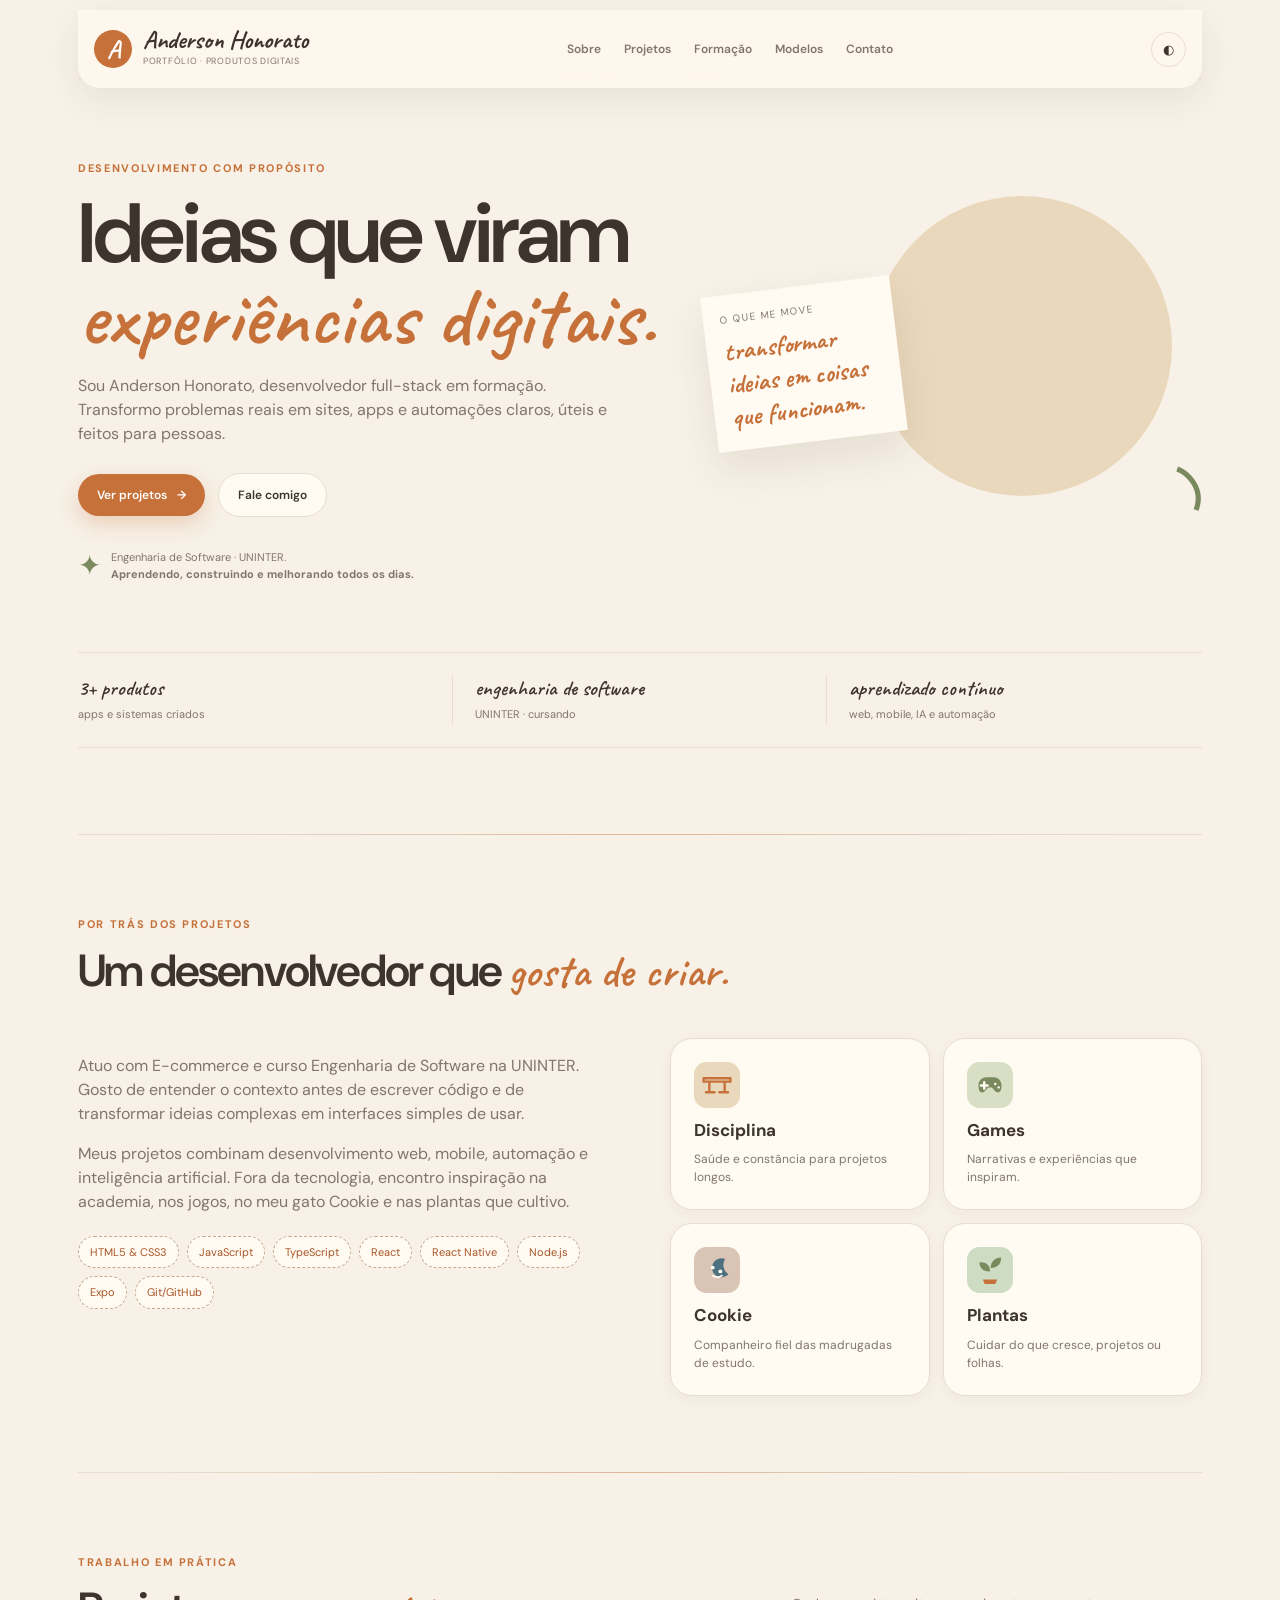
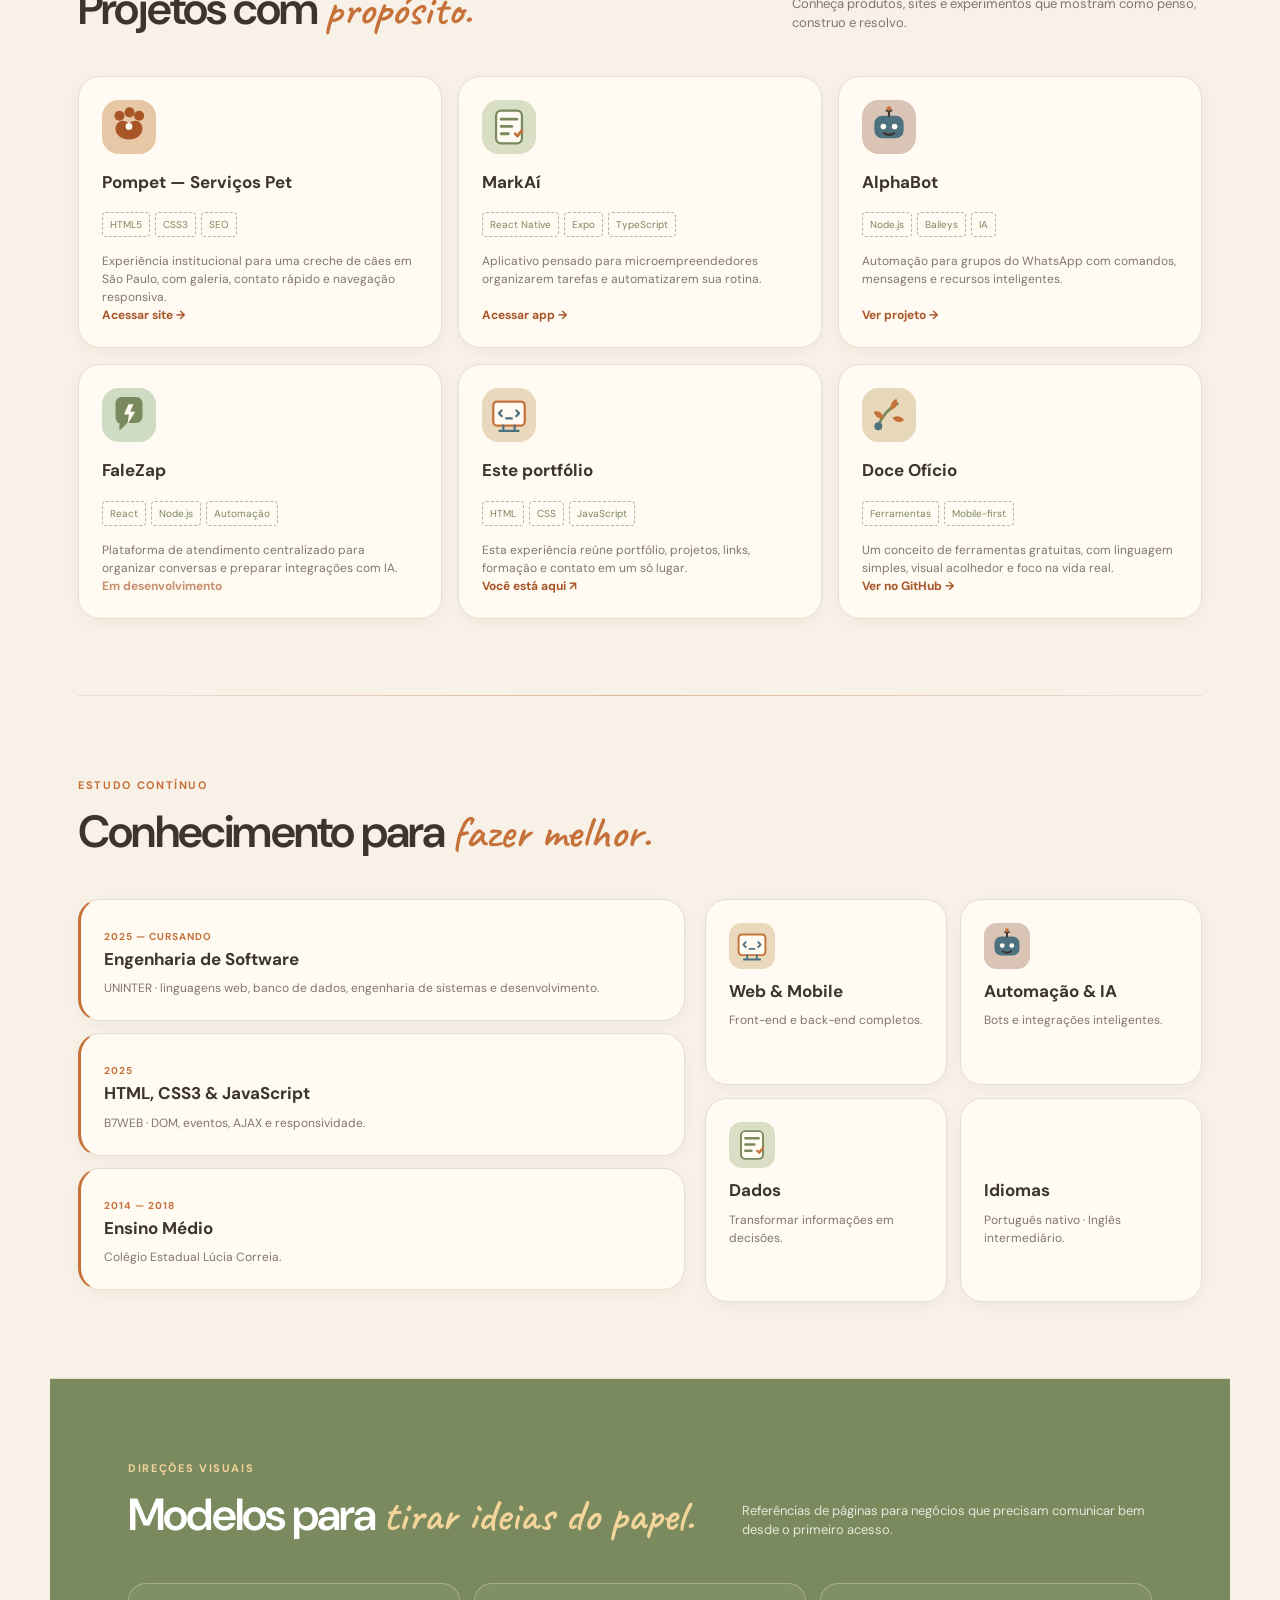
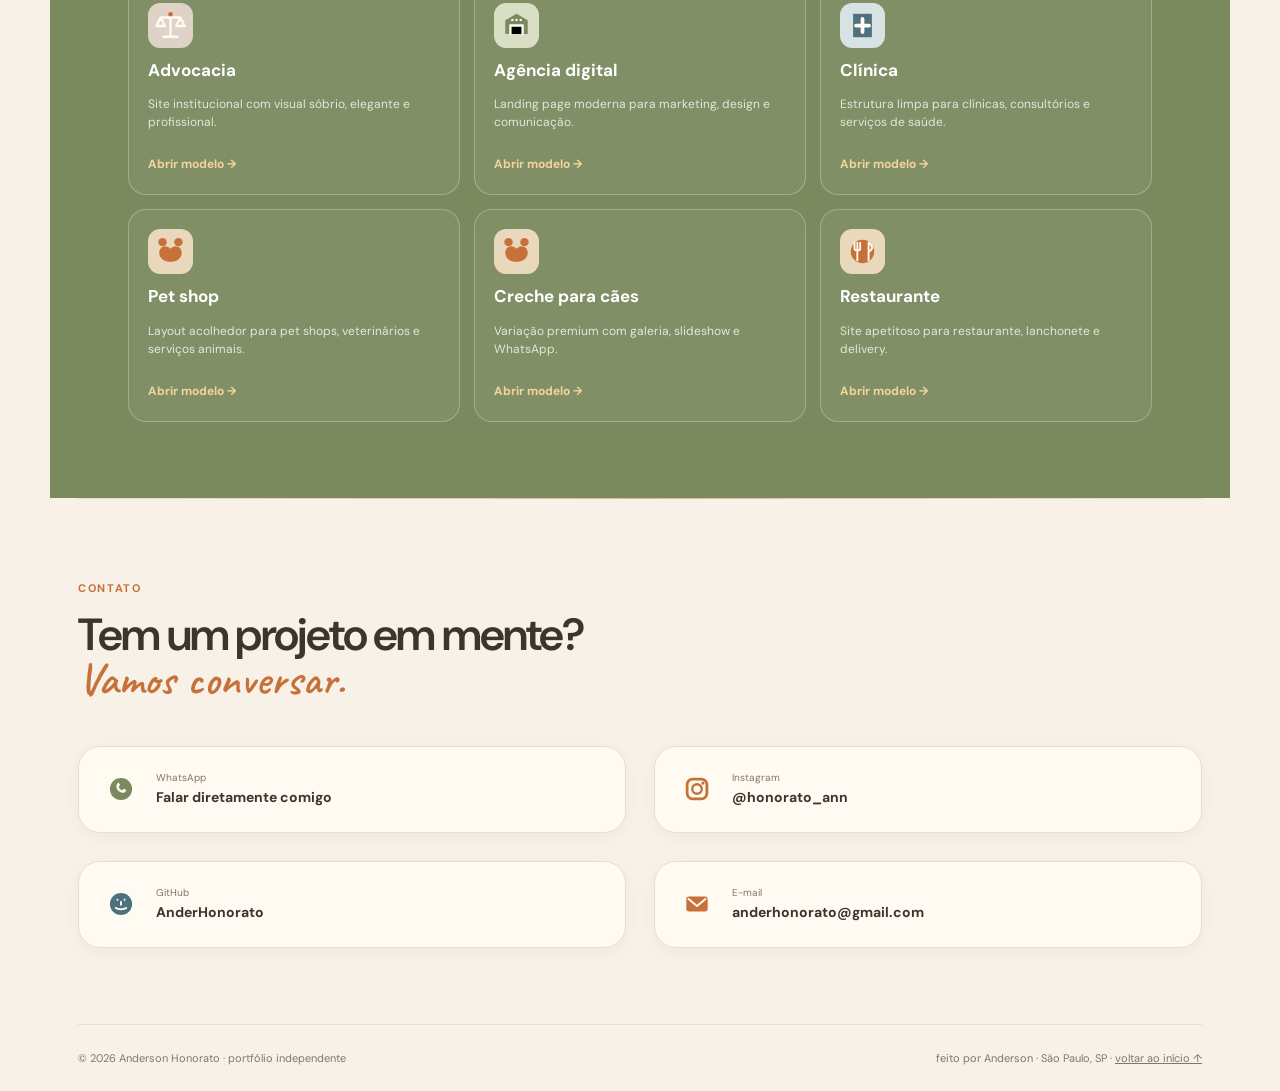
==== commit fdb42ce9: "Adicionar transicoes suaves entre secoes" ====
--- a/index.html
+++ b/index.html
@@ -5,9 +5,9 @@
 <link rel="preconnect" href="https://fonts.googleapis.com"><link rel="preconnect" href="https://fonts.gstatic.com" crossorigin><link href="https://fonts.googleapis.com/css2?family=Caveat:wght@500;600;700&family=DM+Sans:wght@400;500;600;700&display=swap" rel="stylesheet">
 <style>
 :root{--paper:#f7f1e7;--surface:#fffaf2;--ink:#3d342e;--muted:#82766c;--accent:#c67139;--accent-dark:#a85628;--sage:#7a8a5e;--line:#e8ddce;--blue:#4e7180;--shadow:0 18px 40px rgba(87,56,34,.1);--radius:22px}html[data-theme=dark]{--paper:#272523;--surface:#332f2b;--ink:#fbf3e8;--muted:#c6b8a8;--line:#504740;--shadow:0 18px 40px #100c0a66}*{box-sizing:border-box}html{scroll-behavior:smooth}body{margin:0;background:var(--paper);color:var(--ink);font-family:'DM Sans',sans-serif;line-height:1.5}a{color:inherit}.shell{max-width:1180px;margin:auto;padding:0 28px}.topbar{height:78px;display:flex;align-items:center;justify-content:space-between;border:1px solid color-mix(in srgb,var(--surface) 55%,transparent);border-radius:0 0 22px 22px;position:sticky;top:10px;background:color-mix(in srgb,var(--surface) 70%,transparent);-webkit-backdrop-filter:blur(22px) saturate(150%);backdrop-filter:blur(22px) saturate(150%);box-shadow:0 12px 34px rgba(61,52,46,.08);z-index:10;padding-left:15px;padding-right:15px}.brand{display:flex;gap:11px;align-items:center;text-decoration:none}.mark{display:grid;place-items:center;width:38px;height:38px;border-radius:50%;background:var(--accent);color:#fff;font:700 26px Caveat}.brand strong{display:block;font:700 25px Caveat;line-height:.8}.brand small{display:block;color:var(--muted);font-size:9px;letter-spacing:.08em;text-transform:uppercase;margin-top:5px}.nav{display:flex;gap:23px;align-items:center}.nav a{font-size:12px;text-decoration:none;color:var(--muted);font-weight:600}.nav a:hover{color:var(--accent)}.theme{border:1px solid var(--line);background:transparent;color:var(--ink);border-radius:50%;width:35px;height:35px;cursor:pointer}.menu{display:none}.eyebrow{color:var(--accent);font-size:11px;font-weight:700;letter-spacing:.15em;text-transform:uppercase}.hero{display:grid;grid-template-columns:1fr .85fr;gap:50px;align-items:center;padding:76px 0 65px;min-height:570px}.hero h1,h2{font-weight:600;line-height:.98;letter-spacing:-.04em;margin:14px 0}.hero h1{font-size:clamp(52px,7vw,84px)}em{font-family:Caveat;color:var(--accent);font-style:normal;letter-spacing:0}.hero p{max-width:550px;color:var(--muted);font-size:16px}.actions{display:flex;gap:13px;align-items:center;margin-top:27px;flex-wrap:wrap}.btn{border-radius:999px;padding:13px 19px;display:inline-flex;align-items:center;gap:10px;font:600 12px 'DM Sans';text-decoration:none;cursor:pointer;border:0}.btn-main{background:var(--accent);color:#fff;box-shadow:0 8px 20px #c6713940}.btn-main:hover{background:var(--accent-dark);transform:translateY(-2px)}.btn-ghost{border:1px solid var(--line);color:var(--ink);background:var(--surface)}.hero-note{display:flex;gap:10px;align-items:center;color:var(--muted);font-size:11px;margin-top:28px}.spark{font-size:28px;color:var(--sage)}.hero-visual{height:370px;position:relative}.sun{position:absolute;width:300px;height:300px;right:30px;top:10px;background:#ead8bd;border-radius:50%}.portrait{position:absolute;right:70px;top:46px;width:205px;height:245px;object-fit:cover;border:8px solid var(--surface);box-shadow:var(--shadow);transform:rotate(5deg);border-radius:46% 54% 48% 52% / 40% 43% 57% 60%}.note-card{position:absolute;background:var(--surface);box-shadow:var(--shadow);padding:17px;width:190px;left:0;top:100px;transform:rotate(-7deg)}.note-card span{display:block;color:var(--muted);font-size:10px;text-transform:uppercase;letter-spacing:.1em}.note-card strong{display:block;color:var(--accent);font:700 26px Caveat;margin-top:8px}.leaf{position:absolute;color:var(--sage);font:90px Caveat;right:0;bottom:0;transform:rotate(20deg)}.strip{display:grid;grid-template-columns:repeat(3,1fr);border-top:1px solid var(--line);border-bottom:1px solid var(--line);padding:22px 0;margin-bottom:86px}.strip div{padding:0 22px;border-right:1px solid var(--line)}.strip div:first-child{padding-left:0}.strip div:last-child{border:0}.strip b{font:600 21px Caveat;display:block}.strip span{font-size:11px;color:var(--muted)}section{padding:76px 0;border-top:1px solid var(--line)}h2{font-size:45px}h3{margin:0 0 7px;font-size:17px}.section-head{display:flex;justify-content:space-between;align-items:end;margin-bottom:30px}.section-head p{max-width:410px;color:var(--muted);font-size:13px}.about{display:grid;grid-template-columns:1fr 1fr;gap:60px}.about p{color:var(--muted);max-width:520px}.chips{display:flex;flex-wrap:wrap;gap:8px;margin-top:22px}.chip{border:1px dashed #c5a98f;color:var(--accent-dark);padding:7px 11px;border-radius:999px;font-size:11px;background:var(--surface)}.mini-grid{display:grid;grid-template-columns:1fr 1fr;gap:13px}.mini-card,.project,.contact-card,.education{background:var(--surface);border:1px solid var(--line);border-radius:var(--radius);padding:23px;box-shadow:0 4px 15px #5738220b}.mini-card:hover,.project:hover{transform:translateY(-4px);box-shadow:var(--shadow);transition:.2s}.mini-card span{display:block;width:46px;height:46px}.mini-card span img{width:100%;height:100%;display:block}.model-svg,.contact-svg{width:45px;height:45px;display:block}.model-link{display:inline-flex;margin-top:12px;color:#f3d59b;text-decoration:none;font-size:12px;font-weight:700}.model-link:hover{text-decoration:underline}.contact-svg{width:38px;height:38px}.reveal-on-scroll{opacity:0;transform:translateY(22px);transition:opacity .65s ease,transform .65s cubic-bezier(.23,1,.32,1)}.reveal-on-scroll.is-visible{opacity:1;transform:none}.project:nth-child(2),.mini-card:nth-child(2){transition-delay:.06s}.project:nth-child(3),.mini-card:nth-child(3){transition-delay:.12s}.project:nth-child(4),.mini-card:nth-child(4){transition-delay:.18s}.mini-card h3{margin-top:10px}.mini-card p,.project p,.education p{font-size:12px;color:var(--muted);margin:0}.project-grid{display:grid;grid-template-columns:repeat(3,1fr);gap:16px}.project{min-height:245px;display:flex;flex-direction:column}.project-icon{width:54px;height:54px;border-radius:17px;display:grid;place-items:center;background:#f2dfca;color:var(--accent);font-size:22px;margin-bottom:16px;overflow:hidden}.project-icon img{width:100%;height:100%;display:block}.tags{display:flex;flex-wrap:wrap;gap:5px;margin:10px 0 15px}.tag{font-size:10px;color:var(--sage);border:1px dashed #aebb9a;padding:4px 7px;border-radius:4px}.project .link{margin-top:auto;color:var(--accent-dark);font-size:12px;font-weight:700;text-decoration:none}.education-grid{display:grid;grid-template-columns:1.1fr .9fr;gap:20px}.education{margin-bottom:12px;border-left:3px solid var(--accent)}.period{font-size:10px;color:var(--accent);font-weight:700;letter-spacing:.1em;text-transform:uppercase}.models{background:var(--sage);color:#fff;margin:0 -28px;padding-left:max(28px,calc((100vw - 1124px)/2));padding-right:max(28px,calc((100vw - 1124px)/2))}.models .eyebrow{color:#f3d59b}.models em{color:#f3d59b}.model-grid{display:grid;grid-template-columns:repeat(3,1fr);gap:14px}.model{border:1px solid #ffffff44;padding:19px;border-radius:18px;background:#ffffff0d}.model span{font-size:25px}.model h3{margin-top:10px}.model p{font-size:12px;color:#e2e8d8}.contact{display:grid;grid-template-columns:1fr 1fr;gap:28px;align-items:stretch}.contact-card{display:flex;align-items:center;gap:16px;text-decoration:none}.contact-card:hover{border-color:var(--accent)}.contact-icon{font-size:25px}.contact-card small{display:block;color:var(--muted);font-size:10px}.contact-card b{font-size:14px}footer{border-top:1px solid var(--line);padding:25px 0;display:flex;justify-content:space-between;color:var(--muted);font-size:11px}.mobile-links{display:none}.fade{animation:rise .7s ease both}@keyframes rise{from{opacity:0;transform:translateY(15px)}to{opacity:1;transform:none}}@media(max-width:800px){.shell{padding:0 20px}.nav{display:none}.menu{display:block;background:none;border:1px solid var(--line);border-radius:50%;width:35px;height:35px;color:var(--ink)}.nav.open{display:flex;position:absolute;top:70px;left:20px;right:20px;padding:18px;background:var(--surface);border:1px solid var(--line);border-radius:18px;flex-direction:column;align-items:stretch;box-shadow:var(--shadow)}.nav.open a{text-align:center;padding:8px}.hero{grid-template-columns:1fr;padding:50px 0 30px}.hero-visual{height:300px}.sun{width:230px;height:230px;right:15px}.portrait{right:55px;top:30px;width:175px;height:215px}.note-card{top:74px;left:0}.strip{grid-template-columns:1fr;gap:15px;margin-bottom:50px}.strip div{border:0;border-bottom:1px solid var(--line);padding:0 0 13px}.strip div:last-child{border:0;padding-bottom:0}.about,.education-grid,.contact{grid-template-columns:1fr;gap:22px}.project-grid,.model-grid{grid-template-columns:1fr 1fr}.models{margin:0 -20px;padding-left:20px;padding-right:20px}footer{display:block;line-height:2}}@media(max-width:500px){h2{font-size:37px}.project-grid,.model-grid,.mini-grid{grid-template-columns:1fr}.section-head{display:block}.section-head p{margin-top:15px}.hero h1{font-size:55px}.hero-visual{transform:scale(.92);transform-origin:left center}}
-</style>
+section{scroll-margin-top:104px;position:relative;isolation:isolate}section:not(.models)::after{content:"";position:absolute;left:8%;right:8%;top:-1px;height:1px;background:linear-gradient(90deg,transparent,var(--accent),transparent);opacity:.12;transform:scaleX(.25);transform-origin:center;transition:transform 1s ease,opacity 1s ease}section.section-visible:not(.models)::after{transform:scaleX(1);opacity:.35}.section-head,.about,.project-grid,.education-grid,.model-grid,.contact{transition:opacity .8s ease,transform .8s cubic-bezier(.23,1,.32,1)}.section-head,.about,.project-grid,.education-grid,.model-grid,.contact{opacity:0;transform:translateY(26px)}section.section-visible .section-head,section.section-visible .about,section.section-visible .project-grid,section.section-visible .education-grid,section.section-visible .model-grid,section.section-visible .contact{opacity:1;transform:none}.project,.mini-card,.education,.model,.contact-card{transition:transform .45s cubic-bezier(.23,1,.32,1),box-shadow .45s ease,opacity .55s ease}.project:hover,.mini-card:hover,.model:hover{transform:translateY(-7px) rotate(-.25deg)}.project-grid>*:nth-child(2),.model-grid>*:nth-child(2),.mini-grid>*:nth-child(2){transition-delay:.07s}.project-grid>*:nth-child(3),.model-grid>*:nth-child(3),.mini-grid>*:nth-child(3){transition-delay:.14s}.project-grid>*:nth-child(4),.model-grid>*:nth-child(4),.mini-grid>*:nth-child(4){transition-delay:.21s}.scroll-progress{position:fixed;top:0;left:0;height:3px;width:0;background:linear-gradient(90deg,var(--sage),var(--accent));z-index:30;box-shadow:0 0 12px color-mix(in srgb,var(--accent) 45%,transparent);transition:width .12s linear}@media(prefers-reduced-motion:reduce){*,*::before,*::after{scroll-behavior:auto!important;animation-duration:.01ms!important;transition-duration:.01ms!important}section:not(.models)::after{transition:none}.section-head,.about,.project-grid,.education-grid,.model-grid,.contact{opacity:1;transform:none}}</style>
 </head>
-<body>
+<body><div class="scroll-progress" id="scrollProgress" aria-hidden="true"></div>
 <div class="shell"><header class="topbar"><a class="brand" href="#inicio"><span class="mark">A</span><span><strong>Anderson Honorato</strong><small>portfólio · produtos digitais</small></span></a><nav class="nav" id="nav"><a href="#sobre">Sobre</a><a href="#projetos">Projetos</a><a href="#formacao">Formação</a><a href="#modelos">Modelos</a><a href="#contato">Contato</a></nav><div style="display:flex;gap:8px"><button class="theme" id="theme" aria-label="Alternar tema">◐</button><button class="menu" id="menu" aria-label="Abrir menu">☰</button></div></header>
 <main id="inicio"><section class="hero"><div class="fade"><span class="eyebrow">desenvolvimento com propósito</span><h1>Ideias que viram<br><em>experiências digitais.</em></h1><p>Sou Anderson Honorato, desenvolvedor full-stack em formação. Transformo problemas reais em sites, apps e automações claros, úteis e feitos para pessoas.</p><div class="actions"><a class="btn btn-main" href="#projetos">Ver projetos <span>→</span></a><a class="btn btn-ghost" href="https://wa.me/5577999512937?text=Ol%C3%A1%20Anderson%2C%20vim%20pelo%20portf%C3%B3lio!" target="_blank" rel="noopener">Fale comigo</a></div><div class="hero-note"><span class="spark">✦</span><span>Engenharia de Software · UNINTER.<br><b>Aprendendo, construindo e melhorando todos os dias.</b></span></div></div><div class="hero-visual fade" aria-hidden="true"><div class="sun"></div><img class="portrait" src="img/foto-perfil2.png" alt="Anderson Honorato" onerror="this.style.display='none'"><div class="note-card"><span>o que me move</span><strong>transformar ideias em coisas que funcionam.</strong></div><div class="leaf">◝</div></div></section>
 <div class="strip"><div><b>3+ produtos</b><span>apps e sistemas criados</span></div><div><b>engenharia de software</b><span>UNINTER · cursando</span></div><div><b>aprendizado contínuo</b><span>web, mobile, IA e automação</span></div></div>
@@ -17,5 +17,5 @@
 <section id="modelos" class="models"><div class="section-head"><div><span class="eyebrow">direções visuais</span><h2>Modelos para <em>tirar ideias do papel.</em></h2></div><p style="color:#e2e8d8">Referências de páginas para negócios que precisam comunicar bem desde o primeiro acesso.</p></div><div class="model-grid"><article class="model reveal-on-scroll"><svg class="model-svg" viewBox="0 0 96 96"><use href="img/icons/models.svg#law"></use></svg><h3>Advocacia</h3><p>Site institucional com visual sóbrio, elegante e profissional.</p><a class="model-link" href="img/modelos/modelo-advocacia/index.html" target="_blank" rel="noopener">Abrir modelo →</a></article><article class="model reveal-on-scroll"><svg class="model-svg" viewBox="0 0 96 96"><use href="img/icons/models.svg#agency"></use></svg><h3>Agência digital</h3><p>Landing page moderna para marketing, design e comunicação.</p><a class="model-link" href="img/modelos/modelo-agencia/index.html" target="_blank" rel="noopener">Abrir modelo →</a></article><article class="model reveal-on-scroll"><svg class="model-svg" viewBox="0 0 96 96"><use href="img/icons/models.svg#clinic"></use></svg><h3>Clínica</h3><p>Estrutura limpa para clínicas, consultórios e serviços de saúde.</p><a class="model-link" href="img/modelos/modelo-clinica/index.html" target="_blank" rel="noopener">Abrir modelo →</a></article><article class="model reveal-on-scroll"><svg class="model-svg" viewBox="0 0 96 96"><use href="img/icons/models.svg#pet"></use></svg><h3>Pet shop</h3><p>Layout acolhedor para pet shops, veterinários e serviços animais.</p><a class="model-link" href="img/modelos/modelo-pet/index.html" target="_blank" rel="noopener">Abrir modelo →</a></article><article class="model reveal-on-scroll"><svg class="model-svg" viewBox="0 0 96 96"><use href="img/icons/models.svg#pet"></use></svg><h3>Creche para cães</h3><p>Variação premium com galeria, slideshow e WhatsApp.</p><a class="model-link" href="img/modelos/modelo-pet2/index.html" target="_blank" rel="noopener">Abrir modelo →</a></article><article class="model reveal-on-scroll"><svg class="model-svg" viewBox="0 0 96 96"><use href="img/icons/models.svg#restaurant"></use></svg><h3>Restaurante</h3><p>Site apetitoso para restaurante, lanchonete e delivery.</p><a class="model-link" href="img/modelos/modelo-restaurante/index.html" target="_blank" rel="noopener">Abrir modelo →</a></article></div></section>
 <section id="contato"><div class="section-head"><div><span class="eyebrow">contato</span><h2>Tem um projeto em mente?<br><em>Vamos conversar.</em></h2></div></div><div class="contact"><a class="contact-card" href="https://wa.me/5577999512937?text=Ol%C3%A1%20Anderson%2C%20vim%20pelo%20portf%C3%B3lio!" target="_blank" rel="noopener"><svg class="contact-svg" viewBox="0 0 96 96" aria-hidden="true"><use href="img/icons/contact.svg#whatsapp"></use></svg><span><small>WhatsApp</small><b>Falar diretamente comigo</b></span></a><a class="contact-card" href="https://www.instagram.com/honorato_ann/" target="_blank" rel="noopener"><svg class="contact-svg" viewBox="0 0 96 96" aria-hidden="true"><use href="img/icons/contact.svg#instagram"></use></svg><span><small>Instagram</small><b>@honorato_ann</b></span></a><a class="contact-card" href="https://github.com/AnderHonorato" target="_blank" rel="noopener"><svg class="contact-svg" viewBox="0 0 96 96" aria-hidden="true"><use href="img/icons/contact.svg#github"></use></svg><span><small>GitHub</small><b>AnderHonorato</b></span></a><a class="contact-card" href="mailto:anderhonorato@gmail.com"><svg class="contact-svg" viewBox="0 0 96 96" aria-hidden="true"><use href="img/icons/contact.svg#email"></use></svg><span><small>E-mail</small><b>anderhonorato@gmail.com</b></span></a></div></section></main>
 <footer><span>© 2026 Anderson Honorato · portfólio independente</span><span>feito por Anderson · São Paulo, SP · <a href="#inicio">voltar ao início ↑</a></span></footer></div>
-<script>const html=document.documentElement,theme=document.querySelector('#theme'),menu=document.querySelector('#menu'),nav=document.querySelector('#nav');const saved=localStorage.getItem('portfolio-theme');if(saved)html.dataset.theme=saved;theme.addEventListener('click',()=>{const next=html.dataset.theme==='light'?'dark':'light';html.dataset.theme=next;localStorage.setItem('portfolio-theme',next)});menu.addEventListener('click',()=>nav.classList.toggle('open'));nav.querySelectorAll('a').forEach(a=>a.addEventListener('click',()=>nav.classList.remove('open')));const observer=new IntersectionObserver(entries=>entries.forEach(entry=>{if(entry.isIntersecting)entry.target.classList.add('is-visible')}),{threshold:.12});document.querySelectorAll('.project,.mini-card,.model').forEach(el=>{el.classList.add('reveal-on-scroll');observer.observe(el)});document.querySelectorAll('a[href^="#"]').forEach(a=>a.addEventListener('click',e=>{const t=document.querySelector(a.getAttribute('href'));if(t){e.preventDefault();t.scrollIntoView({behavior:'smooth'})}}));</script>
+<script>const html=document.documentElement,theme=document.querySelector('#theme'),menu=document.querySelector('#menu'),nav=document.querySelector('#nav');const saved=localStorage.getItem('portfolio-theme');if(saved)html.dataset.theme=saved;theme.addEventListener('click',()=>{const next=html.dataset.theme==='light'?'dark':'light';html.dataset.theme=next;localStorage.setItem('portfolio-theme',next)});menu.addEventListener('click',()=>nav.classList.toggle('open'));nav.querySelectorAll('a').forEach(a=>a.addEventListener('click',()=>nav.classList.remove('open')));const observer=new IntersectionObserver(entries=>entries.forEach(entry=>{if(entry.isIntersecting){entry.target.classList.add('is-visible');entry.target.closest('section')?.classList.add('section-visible')}}),{threshold:.12});document.querySelectorAll('.project,.mini-card,.model').forEach(el=>{el.classList.add('reveal-on-scroll');observer.observe(el)});const sectionObserver=new IntersectionObserver(entries=>entries.forEach(entry=>{if(entry.isIntersecting){entry.target.classList.add('section-visible');document.querySelectorAll('.nav a').forEach(link=>link.classList.toggle('active',link.getAttribute('href')==='#'+entry.target.id))}}),{rootMargin:'-35% 0px -55% 0px',threshold:0});document.querySelectorAll('main section[id]').forEach(section=>sectionObserver.observe(section));const progress=document.querySelector('#scrollProgress');window.addEventListener('scroll',()=>{const max=document.documentElement.scrollHeight-window.innerHeight;progress.style.width=(max>0?(window.scrollY/max)*100:0)+'%'},{passive:true});document.querySelectorAll('a[href^="#"]').forEach(a=>a.addEventListener('click',e=>{const t=document.querySelector(a.getAttribute('href'));if(t){e.preventDefault();t.scrollIntoView({behavior:'smooth'})}}));</script>
 </body></html>
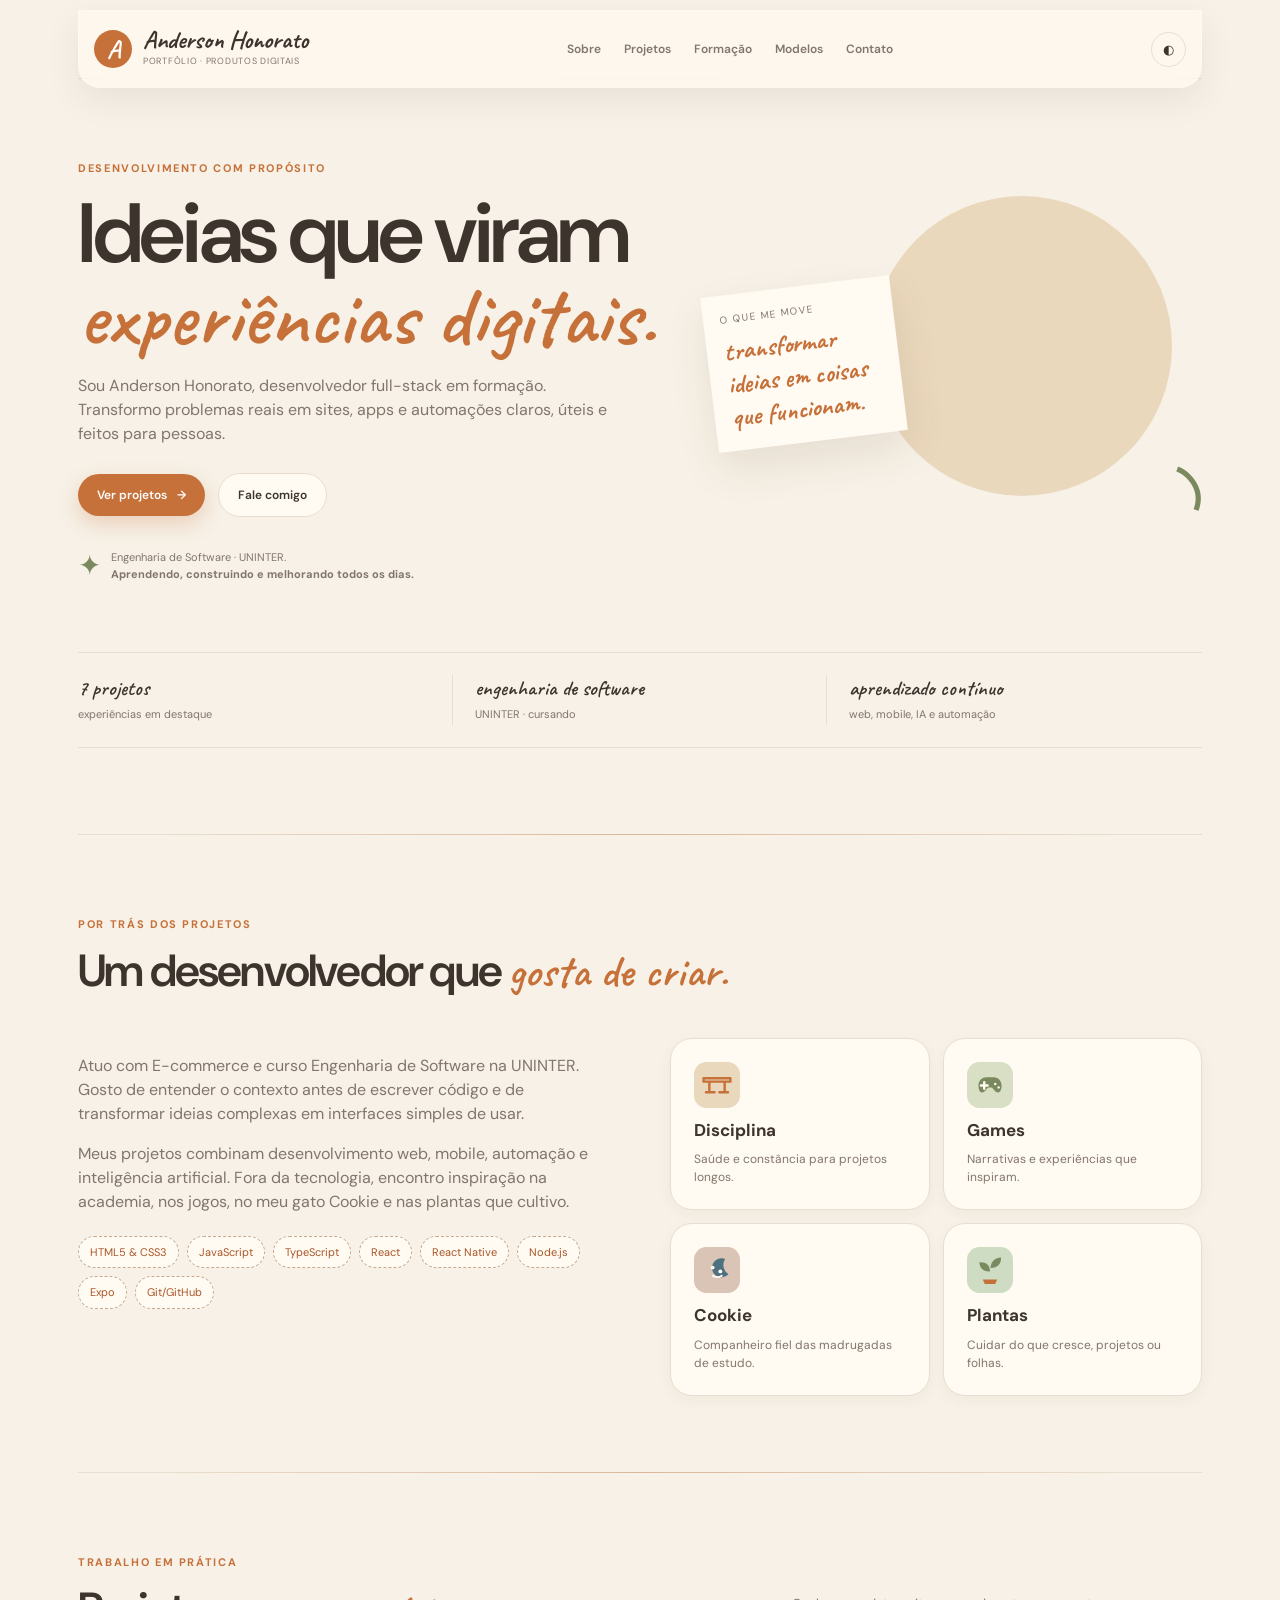
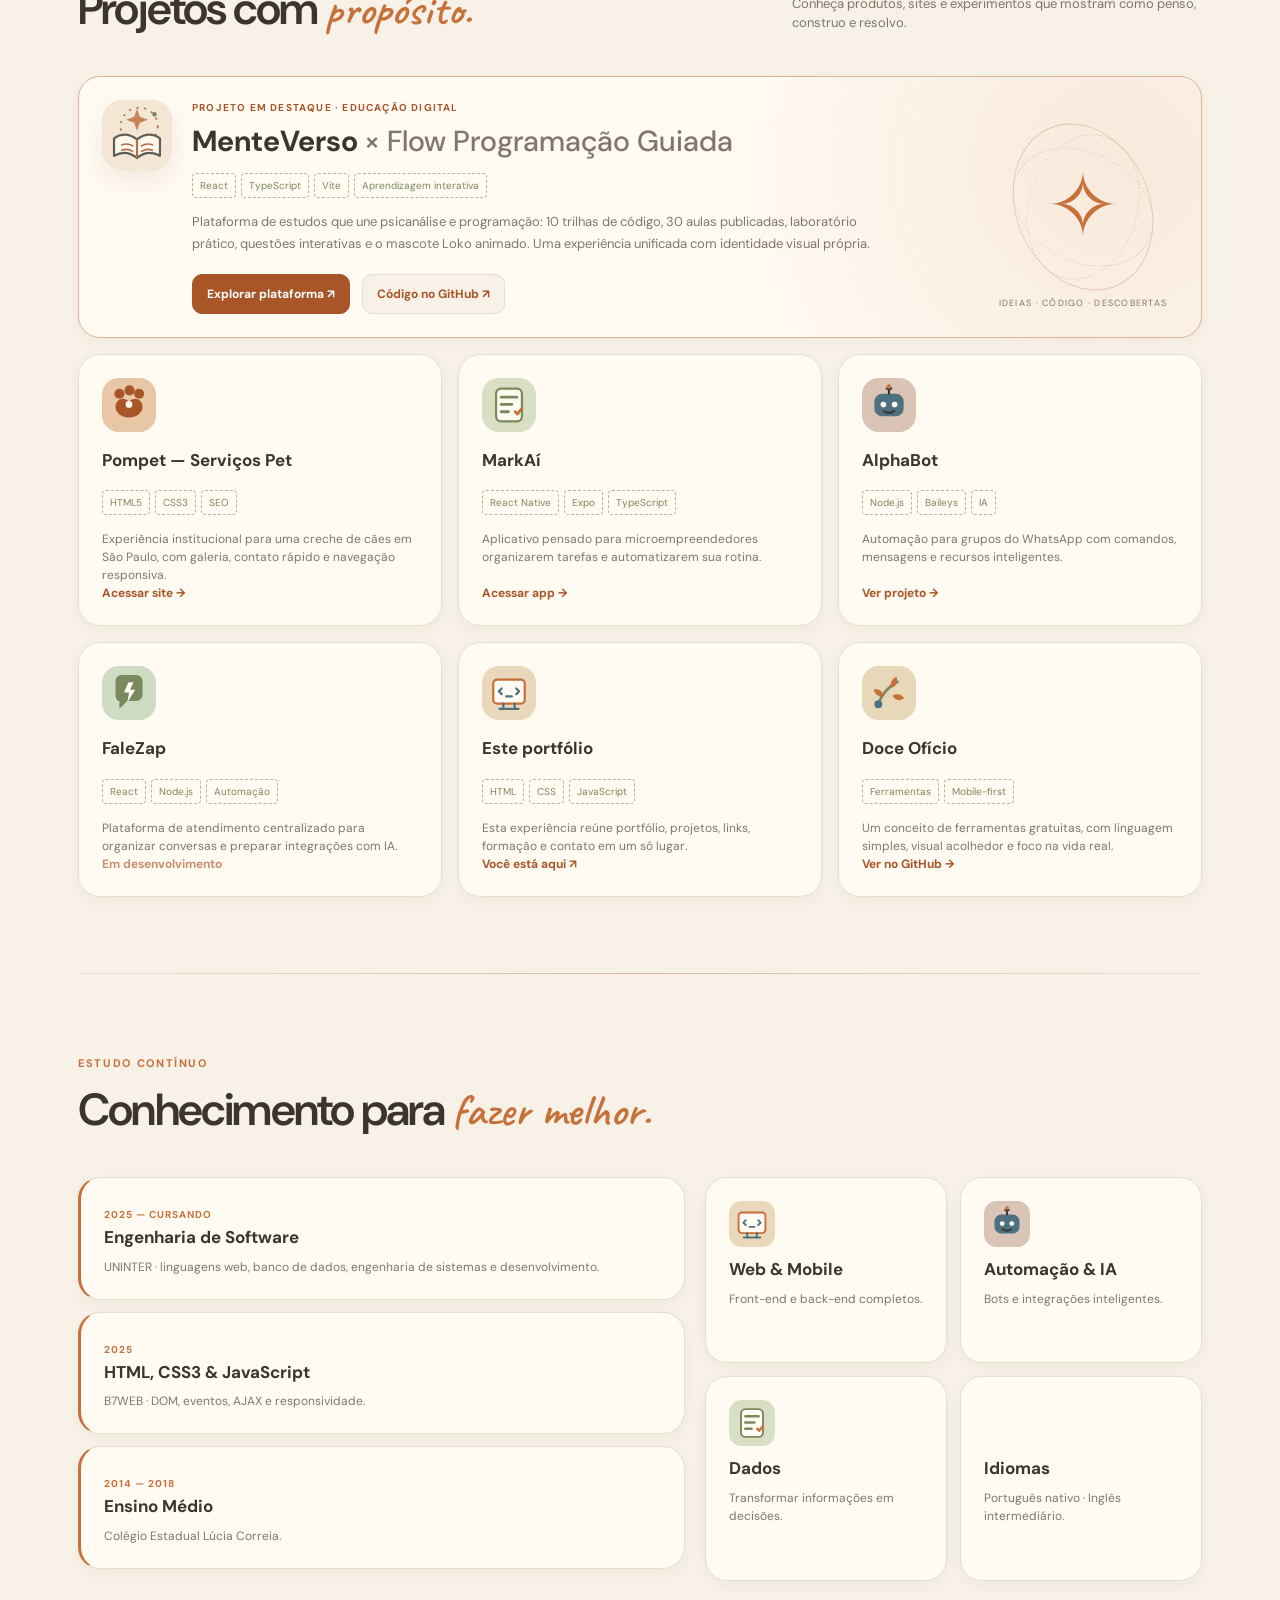
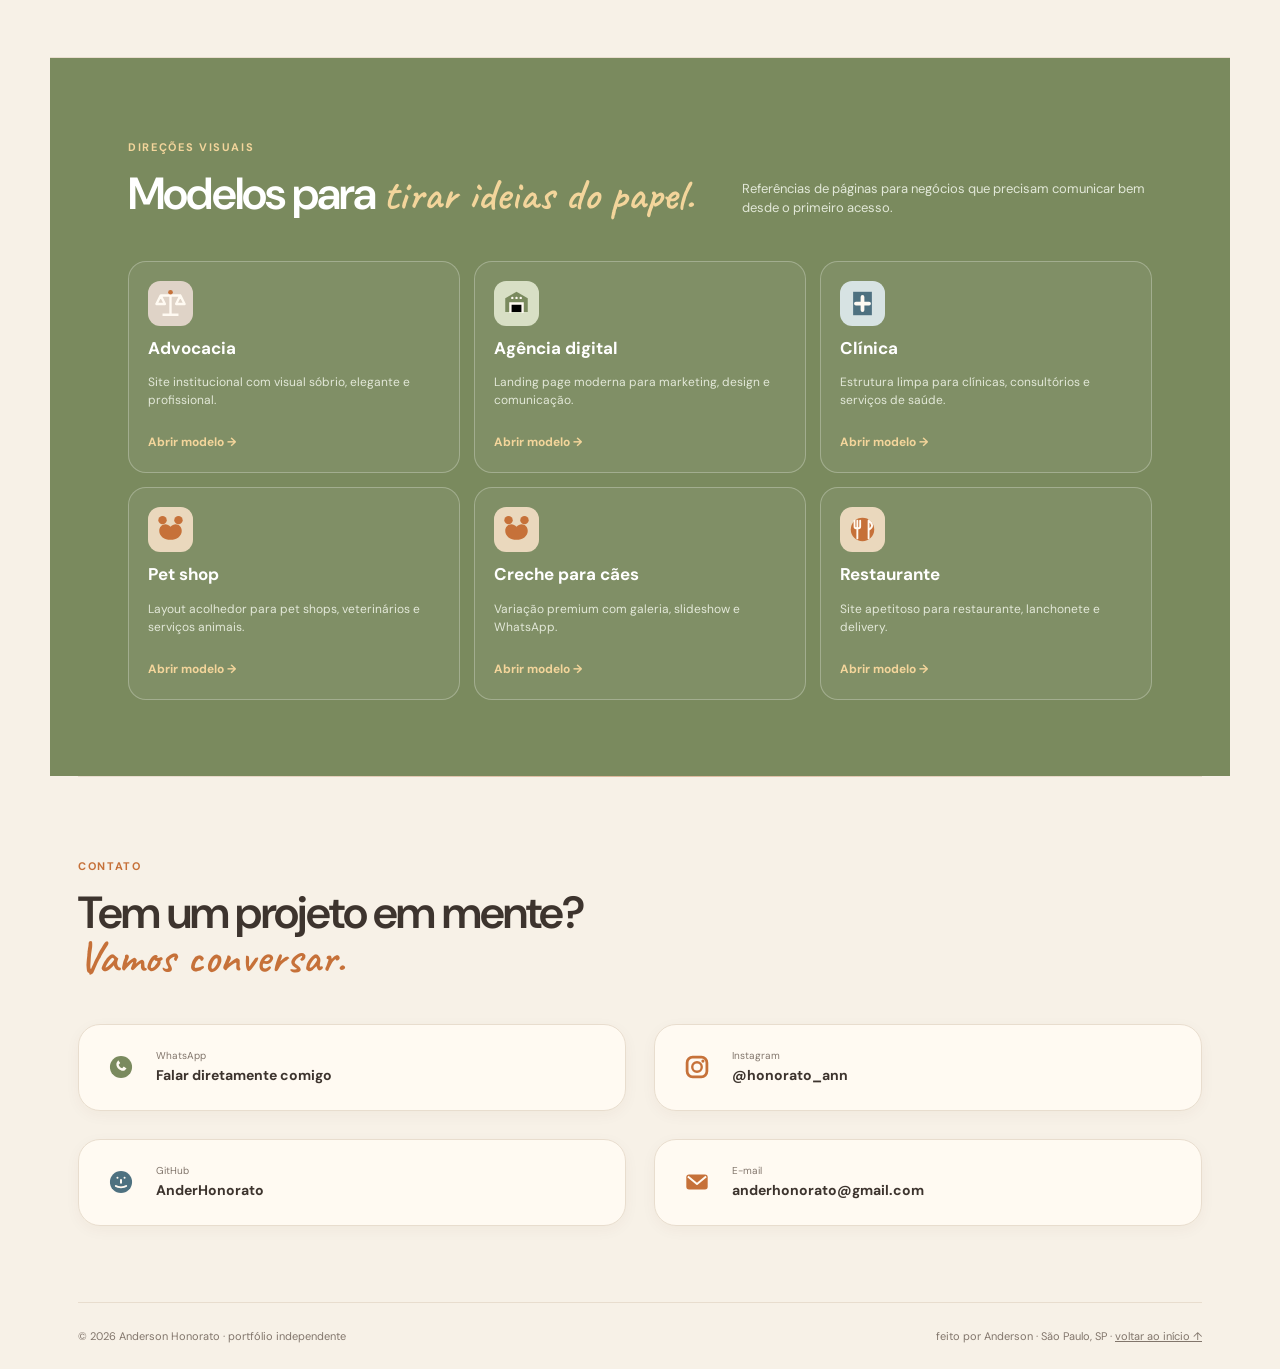
==== commit d09c69d5: "feat: destacar MenteVerso e Flow Programação Guiada no portfólio" ====
--- a/index.html
+++ b/index.html
@@ -5,14 +5,48 @@
 <link rel="preconnect" href="https://fonts.googleapis.com"><link rel="preconnect" href="https://fonts.gstatic.com" crossorigin><link href="https://fonts.googleapis.com/css2?family=Caveat:wght@500;600;700&family=DM+Sans:wght@400;500;600;700&display=swap" rel="stylesheet">
 <style>
 :root{--paper:#f7f1e7;--surface:#fffaf2;--ink:#3d342e;--muted:#82766c;--accent:#c67139;--accent-dark:#a85628;--sage:#7a8a5e;--line:#e8ddce;--blue:#4e7180;--shadow:0 18px 40px rgba(87,56,34,.1);--radius:22px}html[data-theme=dark]{--paper:#272523;--surface:#332f2b;--ink:#fbf3e8;--muted:#c6b8a8;--line:#504740;--shadow:0 18px 40px #100c0a66}*{box-sizing:border-box}html{scroll-behavior:smooth}body{margin:0;background:var(--paper);color:var(--ink);font-family:'DM Sans',sans-serif;line-height:1.5}a{color:inherit}.shell{max-width:1180px;margin:auto;padding:0 28px}.topbar{height:78px;display:flex;align-items:center;justify-content:space-between;border:1px solid color-mix(in srgb,var(--surface) 55%,transparent);border-radius:0 0 22px 22px;position:sticky;top:10px;background:color-mix(in srgb,var(--surface) 70%,transparent);-webkit-backdrop-filter:blur(22px) saturate(150%);backdrop-filter:blur(22px) saturate(150%);box-shadow:0 12px 34px rgba(61,52,46,.08);z-index:10;padding-left:15px;padding-right:15px}.brand{display:flex;gap:11px;align-items:center;text-decoration:none}.mark{display:grid;place-items:center;width:38px;height:38px;border-radius:50%;background:var(--accent);color:#fff;font:700 26px Caveat}.brand strong{display:block;font:700 25px Caveat;line-height:.8}.brand small{display:block;color:var(--muted);font-size:9px;letter-spacing:.08em;text-transform:uppercase;margin-top:5px}.nav{display:flex;gap:23px;align-items:center}.nav a{font-size:12px;text-decoration:none;color:var(--muted);font-weight:600}.nav a:hover{color:var(--accent)}.theme{border:1px solid var(--line);background:transparent;color:var(--ink);border-radius:50%;width:35px;height:35px;cursor:pointer}.menu{display:none}.eyebrow{color:var(--accent);font-size:11px;font-weight:700;letter-spacing:.15em;text-transform:uppercase}.hero{display:grid;grid-template-columns:1fr .85fr;gap:50px;align-items:center;padding:76px 0 65px;min-height:570px}.hero h1,h2{font-weight:600;line-height:.98;letter-spacing:-.04em;margin:14px 0}.hero h1{font-size:clamp(52px,7vw,84px)}em{font-family:Caveat;color:var(--accent);font-style:normal;letter-spacing:0}.hero p{max-width:550px;color:var(--muted);font-size:16px}.actions{display:flex;gap:13px;align-items:center;margin-top:27px;flex-wrap:wrap}.btn{border-radius:999px;padding:13px 19px;display:inline-flex;align-items:center;gap:10px;font:600 12px 'DM Sans';text-decoration:none;cursor:pointer;border:0}.btn-main{background:var(--accent);color:#fff;box-shadow:0 8px 20px #c6713940}.btn-main:hover{background:var(--accent-dark);transform:translateY(-2px)}.btn-ghost{border:1px solid var(--line);color:var(--ink);background:var(--surface)}.hero-note{display:flex;gap:10px;align-items:center;color:var(--muted);font-size:11px;margin-top:28px}.spark{font-size:28px;color:var(--sage)}.hero-visual{height:370px;position:relative}.sun{position:absolute;width:300px;height:300px;right:30px;top:10px;background:#ead8bd;border-radius:50%}.portrait{position:absolute;right:70px;top:46px;width:205px;height:245px;object-fit:cover;border:8px solid var(--surface);box-shadow:var(--shadow);transform:rotate(5deg);border-radius:46% 54% 48% 52% / 40% 43% 57% 60%}.note-card{position:absolute;background:var(--surface);box-shadow:var(--shadow);padding:17px;width:190px;left:0;top:100px;transform:rotate(-7deg)}.note-card span{display:block;color:var(--muted);font-size:10px;text-transform:uppercase;letter-spacing:.1em}.note-card strong{display:block;color:var(--accent);font:700 26px Caveat;margin-top:8px}.leaf{position:absolute;color:var(--sage);font:90px Caveat;right:0;bottom:0;transform:rotate(20deg)}.strip{display:grid;grid-template-columns:repeat(3,1fr);border-top:1px solid var(--line);border-bottom:1px solid var(--line);padding:22px 0;margin-bottom:86px}.strip div{padding:0 22px;border-right:1px solid var(--line)}.strip div:first-child{padding-left:0}.strip div:last-child{border:0}.strip b{font:600 21px Caveat;display:block}.strip span{font-size:11px;color:var(--muted)}section{padding:76px 0;border-top:1px solid var(--line)}h2{font-size:45px}h3{margin:0 0 7px;font-size:17px}.section-head{display:flex;justify-content:space-between;align-items:end;margin-bottom:30px}.section-head p{max-width:410px;color:var(--muted);font-size:13px}.about{display:grid;grid-template-columns:1fr 1fr;gap:60px}.about p{color:var(--muted);max-width:520px}.chips{display:flex;flex-wrap:wrap;gap:8px;margin-top:22px}.chip{border:1px dashed #c5a98f;color:var(--accent-dark);padding:7px 11px;border-radius:999px;font-size:11px;background:var(--surface)}.mini-grid{display:grid;grid-template-columns:1fr 1fr;gap:13px}.mini-card,.project,.contact-card,.education{background:var(--surface);border:1px solid var(--line);border-radius:var(--radius);padding:23px;box-shadow:0 4px 15px #5738220b}.mini-card:hover,.project:hover{transform:translateY(-4px);box-shadow:var(--shadow);transition:.2s}.mini-card span{display:block;width:46px;height:46px}.mini-card span img{width:100%;height:100%;display:block}.model-svg,.contact-svg{width:45px;height:45px;display:block}.model-link{display:inline-flex;margin-top:12px;color:#f3d59b;text-decoration:none;font-size:12px;font-weight:700}.model-link:hover{text-decoration:underline}.contact-svg{width:38px;height:38px}.reveal-on-scroll{opacity:0;transform:translateY(22px);transition:opacity .65s ease,transform .65s cubic-bezier(.23,1,.32,1)}.reveal-on-scroll.is-visible{opacity:1;transform:none}.project:nth-child(2),.mini-card:nth-child(2){transition-delay:.06s}.project:nth-child(3),.mini-card:nth-child(3){transition-delay:.12s}.project:nth-child(4),.mini-card:nth-child(4){transition-delay:.18s}.mini-card h3{margin-top:10px}.mini-card p,.project p,.education p{font-size:12px;color:var(--muted);margin:0}.project-grid{display:grid;grid-template-columns:repeat(3,1fr);gap:16px}.project{min-height:245px;display:flex;flex-direction:column}.project-icon{width:54px;height:54px;border-radius:17px;display:grid;place-items:center;background:#f2dfca;color:var(--accent);font-size:22px;margin-bottom:16px;overflow:hidden}.project-icon img{width:100%;height:100%;display:block}.tags{display:flex;flex-wrap:wrap;gap:5px;margin:10px 0 15px}.tag{font-size:10px;color:var(--sage);border:1px dashed #aebb9a;padding:4px 7px;border-radius:4px}.project .link{margin-top:auto;color:var(--accent-dark);font-size:12px;font-weight:700;text-decoration:none}.education-grid{display:grid;grid-template-columns:1.1fr .9fr;gap:20px}.education{margin-bottom:12px;border-left:3px solid var(--accent)}.period{font-size:10px;color:var(--accent);font-weight:700;letter-spacing:.1em;text-transform:uppercase}.models{background:var(--sage);color:#fff;margin:0 -28px;padding-left:max(28px,calc((100vw - 1124px)/2));padding-right:max(28px,calc((100vw - 1124px)/2))}.models .eyebrow{color:#f3d59b}.models em{color:#f3d59b}.model-grid{display:grid;grid-template-columns:repeat(3,1fr);gap:14px}.model{border:1px solid #ffffff44;padding:19px;border-radius:18px;background:#ffffff0d}.model span{font-size:25px}.model h3{margin-top:10px}.model p{font-size:12px;color:#e2e8d8}.contact{display:grid;grid-template-columns:1fr 1fr;gap:28px;align-items:stretch}.contact-card{display:flex;align-items:center;gap:16px;text-decoration:none}.contact-card:hover{border-color:var(--accent)}.contact-icon{font-size:25px}.contact-card small{display:block;color:var(--muted);font-size:10px}.contact-card b{font-size:14px}footer{border-top:1px solid var(--line);padding:25px 0;display:flex;justify-content:space-between;color:var(--muted);font-size:11px}.mobile-links{display:none}.fade{animation:rise .7s ease both}@keyframes rise{from{opacity:0;transform:translateY(15px)}to{opacity:1;transform:none}}@media(max-width:800px){.shell{padding:0 20px}.nav{display:none}.menu{display:block;background:none;border:1px solid var(--line);border-radius:50%;width:35px;height:35px;color:var(--ink)}.nav.open{display:flex;position:absolute;top:70px;left:20px;right:20px;padding:18px;background:var(--surface);border:1px solid var(--line);border-radius:18px;flex-direction:column;align-items:stretch;box-shadow:var(--shadow)}.nav.open a{text-align:center;padding:8px}.hero{grid-template-columns:1fr;padding:50px 0 30px}.hero-visual{height:300px}.sun{width:230px;height:230px;right:15px}.portrait{right:55px;top:30px;width:175px;height:215px}.note-card{top:74px;left:0}.strip{grid-template-columns:1fr;gap:15px;margin-bottom:50px}.strip div{border:0;border-bottom:1px solid var(--line);padding:0 0 13px}.strip div:last-child{border:0;padding-bottom:0}.about,.education-grid,.contact{grid-template-columns:1fr;gap:22px}.project-grid,.model-grid{grid-template-columns:1fr 1fr}.models{margin:0 -20px;padding-left:20px;padding-right:20px}footer{display:block;line-height:2}}@media(max-width:500px){h2{font-size:37px}.project-grid,.model-grid,.mini-grid{grid-template-columns:1fr}.section-head{display:block}.section-head p{margin-top:15px}.hero h1{font-size:55px}.hero-visual{transform:scale(.92);transform-origin:left center}}
-section{scroll-margin-top:104px;position:relative;isolation:isolate}section:not(.models)::after{content:"";position:absolute;left:8%;right:8%;top:-1px;height:1px;background:linear-gradient(90deg,transparent,var(--accent),transparent);opacity:.12;transform:scaleX(.25);transform-origin:center;transition:transform 1s ease,opacity 1s ease}section.section-visible:not(.models)::after{transform:scaleX(1);opacity:.35}.section-head,.about,.project-grid,.education-grid,.model-grid,.contact{transition:opacity .8s ease,transform .8s cubic-bezier(.23,1,.32,1)}.section-head,.about,.project-grid,.education-grid,.model-grid,.contact{opacity:0;transform:translateY(26px)}section.section-visible .section-head,section.section-visible .about,section.section-visible .project-grid,section.section-visible .education-grid,section.section-visible .model-grid,section.section-visible .contact{opacity:1;transform:none}.project,.mini-card,.education,.model,.contact-card{transition:transform .45s cubic-bezier(.23,1,.32,1),box-shadow .45s ease,opacity .55s ease}.project:hover,.mini-card:hover,.model:hover{transform:translateY(-7px) rotate(-.25deg)}.project-grid>*:nth-child(2),.model-grid>*:nth-child(2),.mini-grid>*:nth-child(2){transition-delay:.07s}.project-grid>*:nth-child(3),.model-grid>*:nth-child(3),.mini-grid>*:nth-child(3){transition-delay:.14s}.project-grid>*:nth-child(4),.model-grid>*:nth-child(4),.mini-grid>*:nth-child(4){transition-delay:.21s}.scroll-progress{position:fixed;top:0;left:0;height:3px;width:0;background:linear-gradient(90deg,var(--sage),var(--accent));z-index:30;box-shadow:0 0 12px color-mix(in srgb,var(--accent) 45%,transparent);transition:width .12s linear}@media(prefers-reduced-motion:reduce){*,*::before,*::after{scroll-behavior:auto!important;animation-duration:.01ms!important;transition-duration:.01ms!important}section:not(.models)::after{transition:none}.section-head,.about,.project-grid,.education-grid,.model-grid,.contact{opacity:1;transform:none}}</style>
+section{scroll-margin-top:104px;position:relative;isolation:isolate}section:not(.models)::after{content:"";position:absolute;left:8%;right:8%;top:-1px;height:1px;background:linear-gradient(90deg,transparent,var(--accent),transparent);opacity:.12;transform:scaleX(.25);transform-origin:center;transition:transform 1s ease,opacity 1s ease}section.section-visible:not(.models)::after{transform:scaleX(1);opacity:.35}.section-head,.about,.project-grid,.education-grid,.model-grid,.contact{transition:opacity .8s ease,transform .8s cubic-bezier(.23,1,.32,1)}.section-head,.about,.project-grid,.education-grid,.model-grid,.contact{opacity:0;transform:translateY(26px)}section.section-visible .section-head,section.section-visible .about,section.section-visible .project-grid,section.section-visible .education-grid,section.section-visible .model-grid,section.section-visible .contact{opacity:1;transform:none}.project,.mini-card,.education,.model,.contact-card{transition:transform .45s cubic-bezier(.23,1,.32,1),box-shadow .45s ease,opacity .55s ease}.project:hover,.mini-card:hover,.model:hover{transform:translateY(-7px) rotate(-.25deg)}.project-grid>*:nth-child(2),.model-grid>*:nth-child(2),.mini-grid>*:nth-child(2){transition-delay:.07s}.project-grid>*:nth-child(3),.model-grid>*:nth-child(3),.mini-grid>*:nth-child(3){transition-delay:.14s}.project-grid>*:nth-child(4),.model-grid>*:nth-child(4),.mini-grid>*:nth-child(4){transition-delay:.21s}.scroll-progress{position:fixed;top:0;left:0;height:3px;width:0;background:linear-gradient(90deg,var(--sage),var(--accent));z-index:30;box-shadow:0 0 12px color-mix(in srgb,var(--accent) 45%,transparent);transition:width .12s linear}@media(prefers-reduced-motion:reduce){*,*::before,*::after{scroll-behavior:auto!important;animation-duration:.01ms!important;transition-duration:.01ms!important}section:not(.models)::after{transition:none}.section-head,.about,.project-grid,.education-grid,.model-grid,.contact{opacity:1;transform:none}}
+/* Projeto educacional em destaque — integração MenteVerso + Flow */
+.project-featured{grid-column:1/-1;display:grid;grid-template-columns:70px minmax(0,1fr) 190px;min-height:250px;gap:20px;align-items:start;background:radial-gradient(circle at 92% 35%,rgba(198,113,57,.12),transparent 36%),var(--surface);border-color:color-mix(in srgb,var(--accent) 38%,var(--line));overflow:hidden;position:relative}
+.project-featured-icon{width:70px;height:70px;margin:0;border-radius:21px;background:#ead9c3;box-shadow:0 10px 24px rgba(85,53,35,.09)}
+.project-featured-label{display:block;font-size:10px;letter-spacing:.12em;text-transform:uppercase;color:var(--accent-dark);font-weight:700;margin-bottom:9px}
+.project-featured h3{font-family:'DM Sans',sans-serif;font-weight:700;font-size:clamp(21px,2.4vw,29px);line-height:1.24;margin:0}
+.project-featured h3 span{font-weight:500;color:var(--muted)}
+.project-featured .tags{margin:13px 0}
+.project-featured p{max-width:700px;line-height:1.7;font-size:13px}
+.project-featured-links{display:flex;align-items:center;flex-wrap:wrap;gap:12px;margin-top:19px}
+.project-featured-links .link{display:inline-flex;align-items:center;justify-content:center;min-height:39px;padding:10px 14px;border:1px solid var(--line);border-radius:10px;background:var(--paper);transition:transform .25s ease,border-color .25s ease}
+.project-featured-links .link:first-child{color:#fff;background:var(--accent-dark);border-color:var(--accent-dark)}
+.project-featured-links .link:first-child:hover{color:#fff}
+.project-featured-links .link:hover{transform:translateY(-2px);border-color:var(--accent)}
+.project-featured-art{position:relative;height:100%;min-height:190px;display:flex;align-items:center;justify-content:center}
+.project-art-orbit{position:absolute;width:172px;height:172px;border:1px solid var(--accent);border-radius:50%;opacity:.32;transform:rotate(-23deg) scaleX(.78)}
+.project-art-orbit::before,.project-art-orbit::after{content:'';position:absolute;left:50%;top:50%;width:100%;height:100%;border:1px dashed var(--sage);border-radius:50%;transform:translate(-50%,-50%) rotate(62deg) scaleX(.7)}
+.project-art-orbit::after{transform:translate(-50%,-50%) rotate(-62deg) scaleX(.7)}
+.project-art-book{font-family:'Caveat',cursive;font-size:88px;color:var(--accent);animation:port-ideias 6s ease-in-out infinite}
+.project-art-subtitle{position:absolute;bottom:3px;font-size:9px;color:var(--muted);white-space:nowrap;letter-spacing:.14em}
+@keyframes port-ideias{50%{transform:translateY(-9px) rotate(7deg)}}
+@media(max-width:800px){.project-featured{grid-template-columns:62px minmax(0,1fr)}.project-featured-icon{width:62px;height:62px}.project-featured-art{display:none}}
+@media(max-width:520px){.project-featured{display:flex;flex-direction:column;gap:13px}.project-featured h3{font-size:22px}.project-featured-links .link{width:100%}}
+@media(prefers-reduced-motion:reduce){.project-art-book{animation:none}}
+</style>
 </head>
 <body><div class="scroll-progress" id="scrollProgress" aria-hidden="true"></div>
 <div class="shell"><header class="topbar"><a class="brand" href="#inicio"><span class="mark">A</span><span><strong>Anderson Honorato</strong><small>portfólio · produtos digitais</small></span></a><nav class="nav" id="nav"><a href="#sobre">Sobre</a><a href="#projetos">Projetos</a><a href="#formacao">Formação</a><a href="#modelos">Modelos</a><a href="#contato">Contato</a></nav><div style="display:flex;gap:8px"><button class="theme" id="theme" aria-label="Alternar tema">◐</button><button class="menu" id="menu" aria-label="Abrir menu">☰</button></div></header>
 <main id="inicio"><section class="hero"><div class="fade"><span class="eyebrow">desenvolvimento com propósito</span><h1>Ideias que viram<br><em>experiências digitais.</em></h1><p>Sou Anderson Honorato, desenvolvedor full-stack em formação. Transformo problemas reais em sites, apps e automações claros, úteis e feitos para pessoas.</p><div class="actions"><a class="btn btn-main" href="#projetos">Ver projetos <span>→</span></a><a class="btn btn-ghost" href="https://wa.me/5577999512937?text=Ol%C3%A1%20Anderson%2C%20vim%20pelo%20portf%C3%B3lio!" target="_blank" rel="noopener">Fale comigo</a></div><div class="hero-note"><span class="spark">✦</span><span>Engenharia de Software · UNINTER.<br><b>Aprendendo, construindo e melhorando todos os dias.</b></span></div></div><div class="hero-visual fade" aria-hidden="true"><div class="sun"></div><img class="portrait" src="img/foto-perfil2.png" alt="Anderson Honorato" onerror="this.style.display='none'"><div class="note-card"><span>o que me move</span><strong>transformar ideias em coisas que funcionam.</strong></div><div class="leaf">◝</div></div></section>
-<div class="strip"><div><b>3+ produtos</b><span>apps e sistemas criados</span></div><div><b>engenharia de software</b><span>UNINTER · cursando</span></div><div><b>aprendizado contínuo</b><span>web, mobile, IA e automação</span></div></div>
+<div class="strip"><div><b>7 projetos</b><span>experiências em destaque</span></div><div><b>engenharia de software</b><span>UNINTER · cursando</span></div><div><b>aprendizado contínuo</b><span>web, mobile, IA e automação</span></div></div>
 <section id="sobre"><div class="section-head"><div><span class="eyebrow">por trás dos projetos</span><h2>Um desenvolvedor que <em>gosta de criar.</em></h2></div></div><div class="about"><div><p>Atuo com E-commerce e curso Engenharia de Software na UNINTER. Gosto de entender o contexto antes de escrever código e de transformar ideias complexas em interfaces simples de usar.</p><p>Meus projetos combinam desenvolvimento web, mobile, automação e inteligência artificial. Fora da tecnologia, encontro inspiração na academia, nos jogos, no meu gato Cookie e nas plantas que cultivo.</p><div class="chips"><span class="chip">HTML5 & CSS3</span><span class="chip">JavaScript</span><span class="chip">TypeScript</span><span class="chip">React</span><span class="chip">React Native</span><span class="chip">Node.js</span><span class="chip">Expo</span><span class="chip">Git/GitHub</span></div></div><div class="mini-grid"><article class="mini-card reveal-on-scroll"><span><img src="img/icons/discipline.svg" alt="Ícone de disciplina"></span><h3>Disciplina</h3><p>Saúde e constância para projetos longos.</p></article><article class="mini-card reveal-on-scroll"><span><img src="img/icons/games.svg" alt="Ícone de games"></span><h3>Games</h3><p>Narrativas e experiências que inspiram.</p></article><article class="mini-card reveal-on-scroll"><span><img src="img/icons/cookie.svg" alt="Ícone do Cookie"></span><h3>Cookie</h3><p>Companheiro fiel das madrugadas de estudo.</p></article><article class="mini-card reveal-on-scroll"><span><img src="img/icons/plants.svg" alt="Ícone de plantas"></span><h3>Plantas</h3><p>Cuidar do que cresce, projetos ou folhas.</p></article></div></div></section>
-<section id="projetos"><div class="section-head"><div><span class="eyebrow">trabalho em prática</span><h2>Projetos com <em>propósito.</em></h2></div><p>Conheça produtos, sites e experimentos que mostram como penso, construo e resolvo.</p></div><div class="project-grid"><article class="project"><div class="project-icon"><img src="img/icons/pompet.svg" alt="Ícone do Pompet"></div><h3>Pompet — Serviços Pet</h3><div class="tags"><span class="tag">HTML5</span><span class="tag">CSS3</span><span class="tag">SEO</span></div><p>Experiência institucional para uma creche de cães em São Paulo, com galeria, contato rápido e navegação responsiva.</p><a class="link" href="https://pompet.com.br" target="_blank" rel="noopener">Acessar site →</a></article><article class="project"><div class="project-icon"><img src="img/icons/markai.svg" alt="Ícone do MarkAí"></div><h3>MarkAí</h3><div class="tags"><span class="tag">React Native</span><span class="tag">Expo</span><span class="tag">TypeScript</span></div><p>Aplicativo pensado para microempreendedores organizarem tarefas e automatizarem sua rotina.</p><a class="link" href="https://markaiapp.com.br" target="_blank" rel="noopener">Acessar app →</a></article><article class="project"><div class="project-icon"><img src="img/icons/alphabot.svg" alt="Ícone do AlphaBot"></div><h3>AlphaBot</h3><div class="tags"><span class="tag">Node.js</span><span class="tag">Baileys</span><span class="tag">IA</span></div><p>Automação para grupos do WhatsApp com comandos, mensagens e recursos inteligentes.</p><a class="link" href="https://anderhonorato.github.io/alphabotsite1/index.html" target="_blank" rel="noopener">Ver projeto →</a></article><article class="project"><div class="project-icon"><img src="img/icons/falezap.svg" alt="Ícone do FaleZap"></div><h3>FaleZap</h3><div class="tags"><span class="tag">React</span><span class="tag">Node.js</span><span class="tag">Automação</span></div><p>Plataforma de atendimento centralizado para organizar conversas e preparar integrações com IA.</p><span class="link" style="opacity:.65">Em desenvolvimento</span></article><article class="project"><div class="project-icon"><img src="img/icons/portfolio.svg" alt="Ícone do portfólio"></div><h3>Este portfólio</h3><div class="tags"><span class="tag">HTML</span><span class="tag">CSS</span><span class="tag">JavaScript</span></div><p>Esta experiência reúne portfólio, projetos, links, formação e contato em um só lugar.</p><span class="link">Você está aqui ↗</span></article><article class="project"><div class="project-icon"><img src="img/icons/doce-oficio.svg" alt="Ícone do Doce Ofício"></div><h3>Doce Ofício</h3><div class="tags"><span class="tag">Ferramentas</span><span class="tag">Mobile-first</span></div><p>Um conceito de ferramentas gratuitas, com linguagem simples, visual acolhedor e foco na vida real.</p><a class="link" href="https://github.com/AnderHonorato/portfolio-do-ander" target="_blank" rel="noopener">Ver no GitHub →</a></article></div></section>
+<section id="projetos"><div class="section-head"><div><span class="eyebrow">trabalho em prática</span><h2>Projetos com <em>propósito.</em></h2></div><p>Conheça produtos, sites e experimentos que mostram como penso, construo e resolvo.</p></div><div class="project-grid"><article class="project project-featured" aria-labelledby="projeto-menteverso">
+  <div class="project-icon project-featured-icon"><img src="img/icons/menteverso.svg" alt="Símbolo do MenteVerso: livro e ideias conectadas" loading="lazy"></div>
+  <div class="project-featured-content">
+    <span class="project-featured-label">projeto em destaque · educação digital</span>
+    <h3 id="projeto-menteverso">MenteVerso <span>× Flow Programação Guiada</span></h3>
+    <div class="tags"><span class="tag">React</span><span class="tag">TypeScript</span><span class="tag">Vite</span><span class="tag">Aprendizagem interativa</span></div>
+    <p>Plataforma de estudos que une psicanálise e programação: 10 trilhas de código, 30 aulas publicadas, laboratório prático, questões interativas e o mascote Loko animado. Uma experiência unificada com identidade visual própria.</p>
+    <div class="project-featured-links"><a class="link" href="https://menteverso-wmt0j1.v2.appdeploy.ai/" target="_blank" rel="noopener noreferrer" aria-label="Abrir a plataforma MenteVerso">Explorar plataforma ↗</a><a class="link" href="https://github.com/AnderHonorato/mente-verso" target="_blank" rel="noopener noreferrer" aria-label="Ver código do MenteVerso no GitHub">Código no GitHub ↗</a></div>
+  </div>
+  <div class="project-featured-art" aria-hidden="true"><span class="project-art-orbit"></span><span class="project-art-book">✧</span><span class="project-art-subtitle">IDEIAS · CÓDIGO · DESCOBERTAS</span></div>
+</article><article class="project"><div class="project-icon"><img src="img/icons/pompet.svg" alt="Ícone do Pompet"></div><h3>Pompet — Serviços Pet</h3><div class="tags"><span class="tag">HTML5</span><span class="tag">CSS3</span><span class="tag">SEO</span></div><p>Experiência institucional para uma creche de cães em São Paulo, com galeria, contato rápido e navegação responsiva.</p><a class="link" href="https://pompet.com.br" target="_blank" rel="noopener">Acessar site →</a></article><article class="project"><div class="project-icon"><img src="img/icons/markai.svg" alt="Ícone do MarkAí"></div><h3>MarkAí</h3><div class="tags"><span class="tag">React Native</span><span class="tag">Expo</span><span class="tag">TypeScript</span></div><p>Aplicativo pensado para microempreendedores organizarem tarefas e automatizarem sua rotina.</p><a class="link" href="https://markaiapp.com.br" target="_blank" rel="noopener">Acessar app →</a></article><article class="project"><div class="project-icon"><img src="img/icons/alphabot.svg" alt="Ícone do AlphaBot"></div><h3>AlphaBot</h3><div class="tags"><span class="tag">Node.js</span><span class="tag">Baileys</span><span class="tag">IA</span></div><p>Automação para grupos do WhatsApp com comandos, mensagens e recursos inteligentes.</p><a class="link" href="https://anderhonorato.github.io/alphabotsite1/index.html" target="_blank" rel="noopener">Ver projeto →</a></article><article class="project"><div class="project-icon"><img src="img/icons/falezap.svg" alt="Ícone do FaleZap"></div><h3>FaleZap</h3><div class="tags"><span class="tag">React</span><span class="tag">Node.js</span><span class="tag">Automação</span></div><p>Plataforma de atendimento centralizado para organizar conversas e preparar integrações com IA.</p><span class="link" style="opacity:.65">Em desenvolvimento</span></article><article class="project"><div class="project-icon"><img src="img/icons/portfolio.svg" alt="Ícone do portfólio"></div><h3>Este portfólio</h3><div class="tags"><span class="tag">HTML</span><span class="tag">CSS</span><span class="tag">JavaScript</span></div><p>Esta experiência reúne portfólio, projetos, links, formação e contato em um só lugar.</p><span class="link">Você está aqui ↗</span></article><article class="project"><div class="project-icon"><img src="img/icons/doce-oficio.svg" alt="Ícone do Doce Ofício"></div><h3>Doce Ofício</h3><div class="tags"><span class="tag">Ferramentas</span><span class="tag">Mobile-first</span></div><p>Um conceito de ferramentas gratuitas, com linguagem simples, visual acolhedor e foco na vida real.</p><a class="link" href="https://github.com/AnderHonorato/portfolio-do-ander" target="_blank" rel="noopener">Ver no GitHub →</a></article></div></section>
 <section id="formacao"><div class="section-head"><div><span class="eyebrow">estudo contínuo</span><h2>Conhecimento para <em>fazer melhor.</em></h2></div></div><div class="education-grid"><div><article class="education"><span class="period">2025 — cursando</span><h3>Engenharia de Software</h3><p>UNINTER · linguagens web, banco de dados, engenharia de sistemas e desenvolvimento.</p></article><article class="education"><span class="period">2025</span><h3>HTML, CSS3 & JavaScript</h3><p>B7WEB · DOM, eventos, AJAX e responsividade.</p></article><article class="education"><span class="period">2014 — 2018</span><h3>Ensino Médio</h3><p>Colégio Estadual Lúcia Correia.</p></article></div><div class="mini-grid"><article class="mini-card reveal-on-scroll"><span><img src="img/icons/portfolio.svg" alt="Ícone de desenvolvimento web"></span><h3>Web & Mobile</h3><p>Front-end e back-end completos.</p></article><article class="mini-card reveal-on-scroll"><span><img src="img/icons/alphabot.svg" alt="Ícone de automação e IA"></span><h3>Automação & IA</h3><p>Bots e integrações inteligentes.</p></article><article class="mini-card reveal-on-scroll"><span><img src="img/icons/markai.svg" alt="Ícone de dados"></span><h3>Dados</h3><p>Transformar informações em decisões.</p></article><article class="mini-card reveal-on-scroll"><span><img src="img/icons/contact.svg" alt="Ícone de idiomas"></span><h3>Idiomas</h3><p>Português nativo · Inglês intermediário.</p></article></div></div></section>
 <section id="modelos" class="models"><div class="section-head"><div><span class="eyebrow">direções visuais</span><h2>Modelos para <em>tirar ideias do papel.</em></h2></div><p style="color:#e2e8d8">Referências de páginas para negócios que precisam comunicar bem desde o primeiro acesso.</p></div><div class="model-grid"><article class="model reveal-on-scroll"><svg class="model-svg" viewBox="0 0 96 96"><use href="img/icons/models.svg#law"></use></svg><h3>Advocacia</h3><p>Site institucional com visual sóbrio, elegante e profissional.</p><a class="model-link" href="img/modelos/modelo-advocacia/index.html" target="_blank" rel="noopener">Abrir modelo →</a></article><article class="model reveal-on-scroll"><svg class="model-svg" viewBox="0 0 96 96"><use href="img/icons/models.svg#agency"></use></svg><h3>Agência digital</h3><p>Landing page moderna para marketing, design e comunicação.</p><a class="model-link" href="img/modelos/modelo-agencia/index.html" target="_blank" rel="noopener">Abrir modelo →</a></article><article class="model reveal-on-scroll"><svg class="model-svg" viewBox="0 0 96 96"><use href="img/icons/models.svg#clinic"></use></svg><h3>Clínica</h3><p>Estrutura limpa para clínicas, consultórios e serviços de saúde.</p><a class="model-link" href="img/modelos/modelo-clinica/index.html" target="_blank" rel="noopener">Abrir modelo →</a></article><article class="model reveal-on-scroll"><svg class="model-svg" viewBox="0 0 96 96"><use href="img/icons/models.svg#pet"></use></svg><h3>Pet shop</h3><p>Layout acolhedor para pet shops, veterinários e serviços animais.</p><a class="model-link" href="img/modelos/modelo-pet/index.html" target="_blank" rel="noopener">Abrir modelo →</a></article><article class="model reveal-on-scroll"><svg class="model-svg" viewBox="0 0 96 96"><use href="img/icons/models.svg#pet"></use></svg><h3>Creche para cães</h3><p>Variação premium com galeria, slideshow e WhatsApp.</p><a class="model-link" href="img/modelos/modelo-pet2/index.html" target="_blank" rel="noopener">Abrir modelo →</a></article><article class="model reveal-on-scroll"><svg class="model-svg" viewBox="0 0 96 96"><use href="img/icons/models.svg#restaurant"></use></svg><h3>Restaurante</h3><p>Site apetitoso para restaurante, lanchonete e delivery.</p><a class="model-link" href="img/modelos/modelo-restaurante/index.html" target="_blank" rel="noopener">Abrir modelo →</a></article></div></section>
 <section id="contato"><div class="section-head"><div><span class="eyebrow">contato</span><h2>Tem um projeto em mente?<br><em>Vamos conversar.</em></h2></div></div><div class="contact"><a class="contact-card" href="https://wa.me/5577999512937?text=Ol%C3%A1%20Anderson%2C%20vim%20pelo%20portf%C3%B3lio!" target="_blank" rel="noopener"><svg class="contact-svg" viewBox="0 0 96 96" aria-hidden="true"><use href="img/icons/contact.svg#whatsapp"></use></svg><span><small>WhatsApp</small><b>Falar diretamente comigo</b></span></a><a class="contact-card" href="https://www.instagram.com/honorato_ann/" target="_blank" rel="noopener"><svg class="contact-svg" viewBox="0 0 96 96" aria-hidden="true"><use href="img/icons/contact.svg#instagram"></use></svg><span><small>Instagram</small><b>@honorato_ann</b></span></a><a class="contact-card" href="https://github.com/AnderHonorato" target="_blank" rel="noopener"><svg class="contact-svg" viewBox="0 0 96 96" aria-hidden="true"><use href="img/icons/contact.svg#github"></use></svg><span><small>GitHub</small><b>AnderHonorato</b></span></a><a class="contact-card" href="mailto:anderhonorato@gmail.com"><svg class="contact-svg" viewBox="0 0 96 96" aria-hidden="true"><use href="img/icons/contact.svg#email"></use></svg><span><small>E-mail</small><b>anderhonorato@gmail.com</b></span></a></div></section></main>
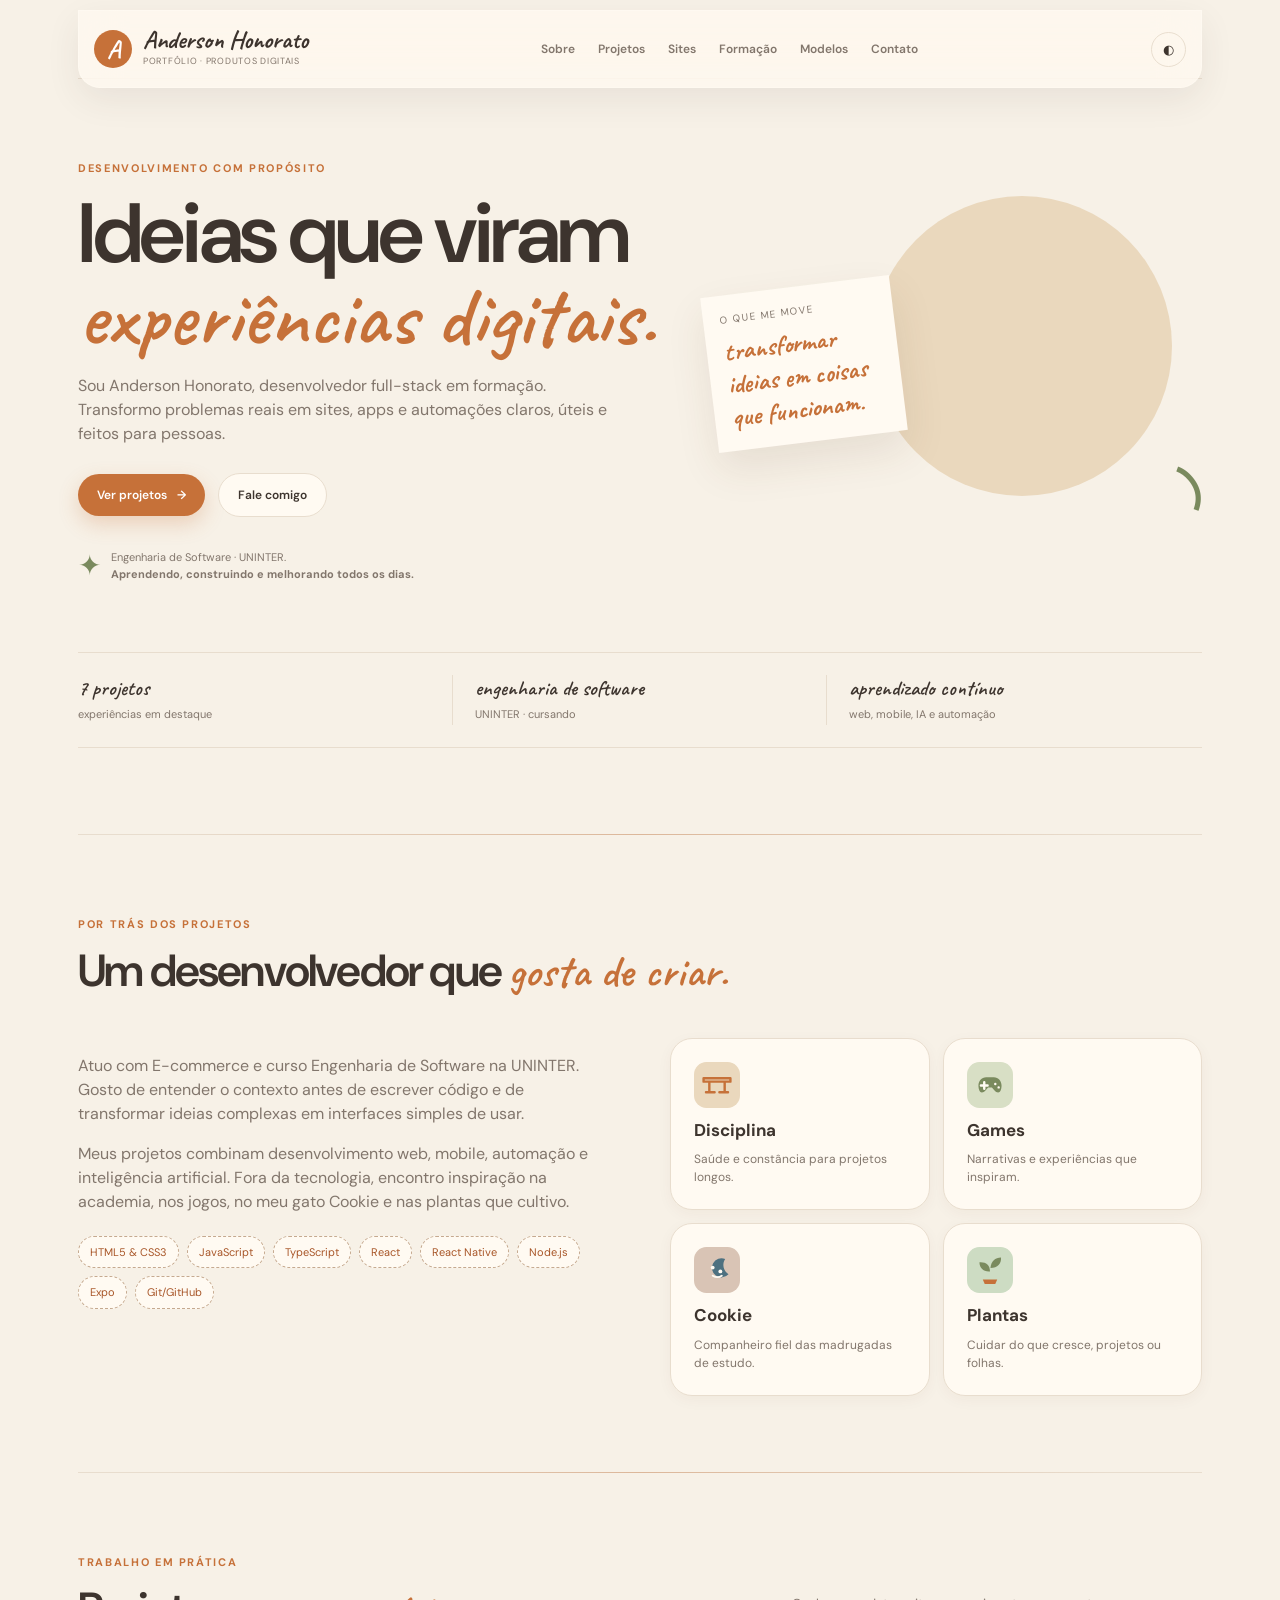
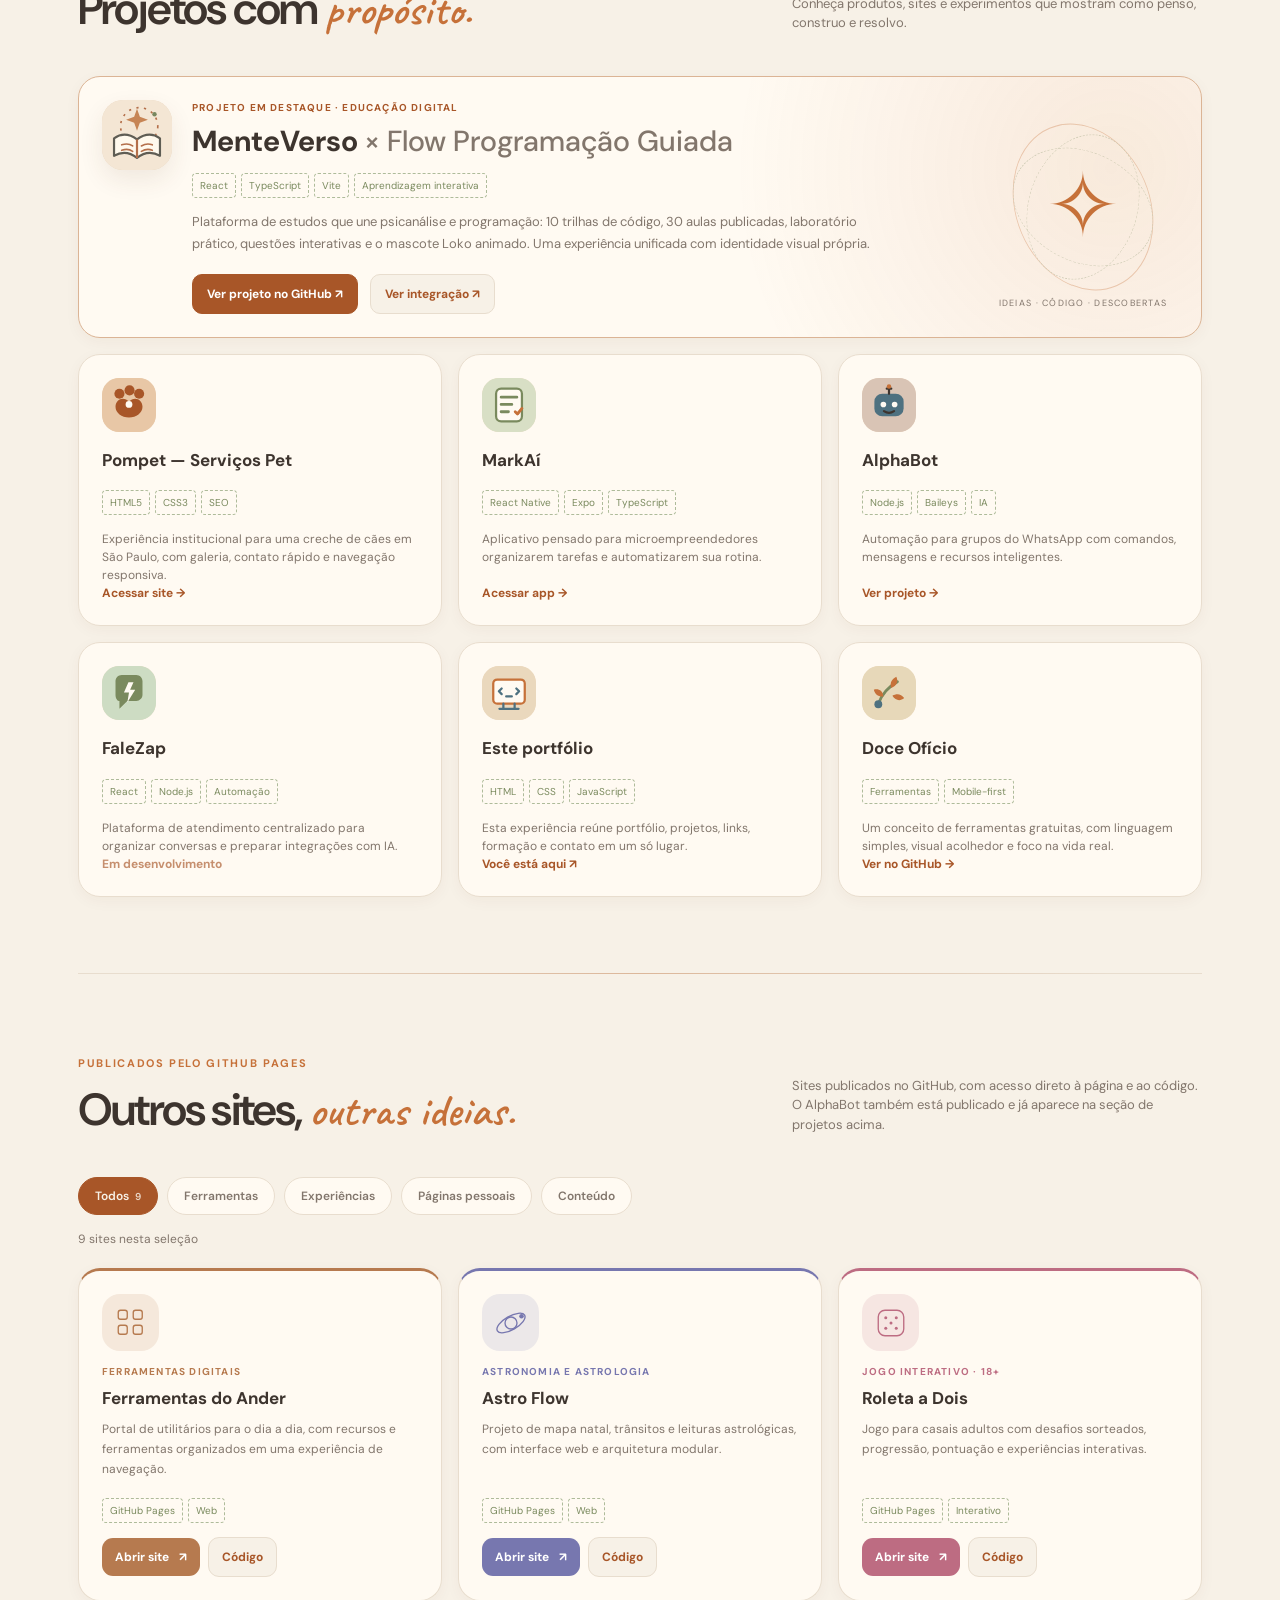
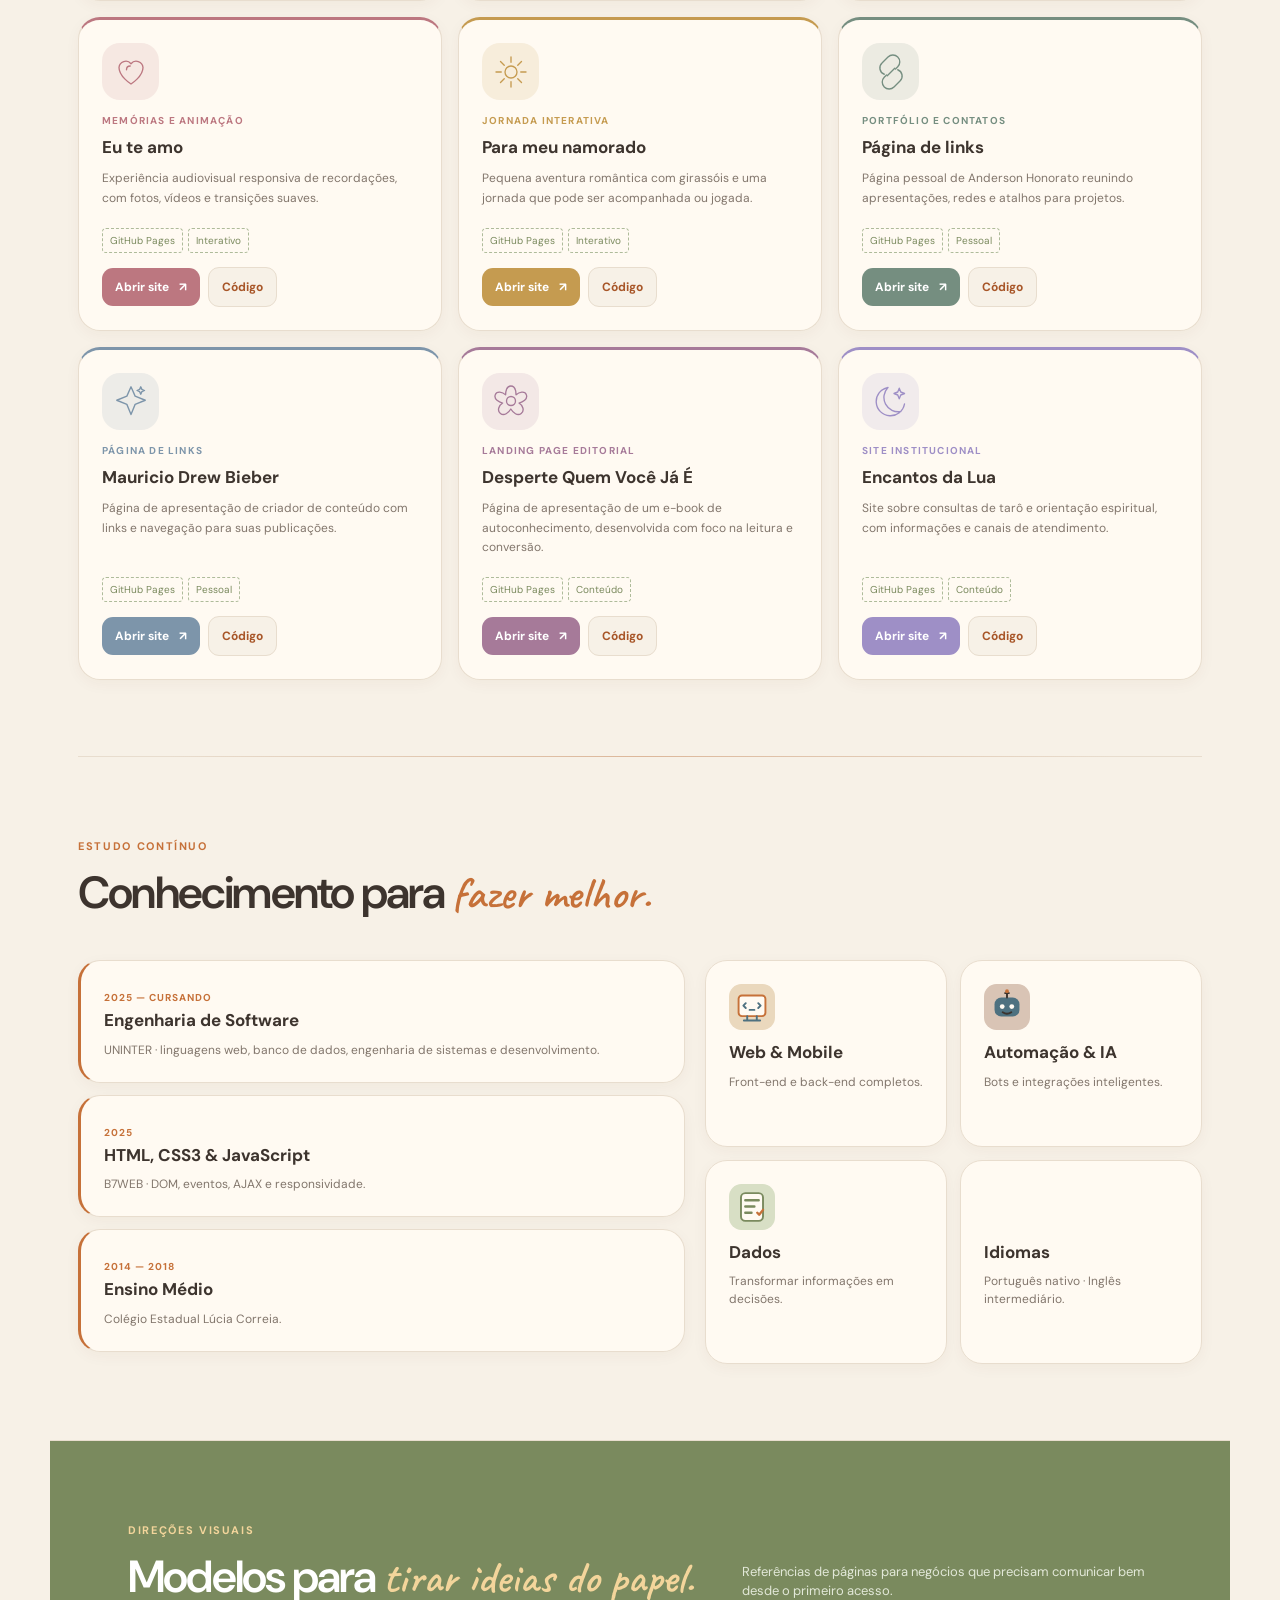
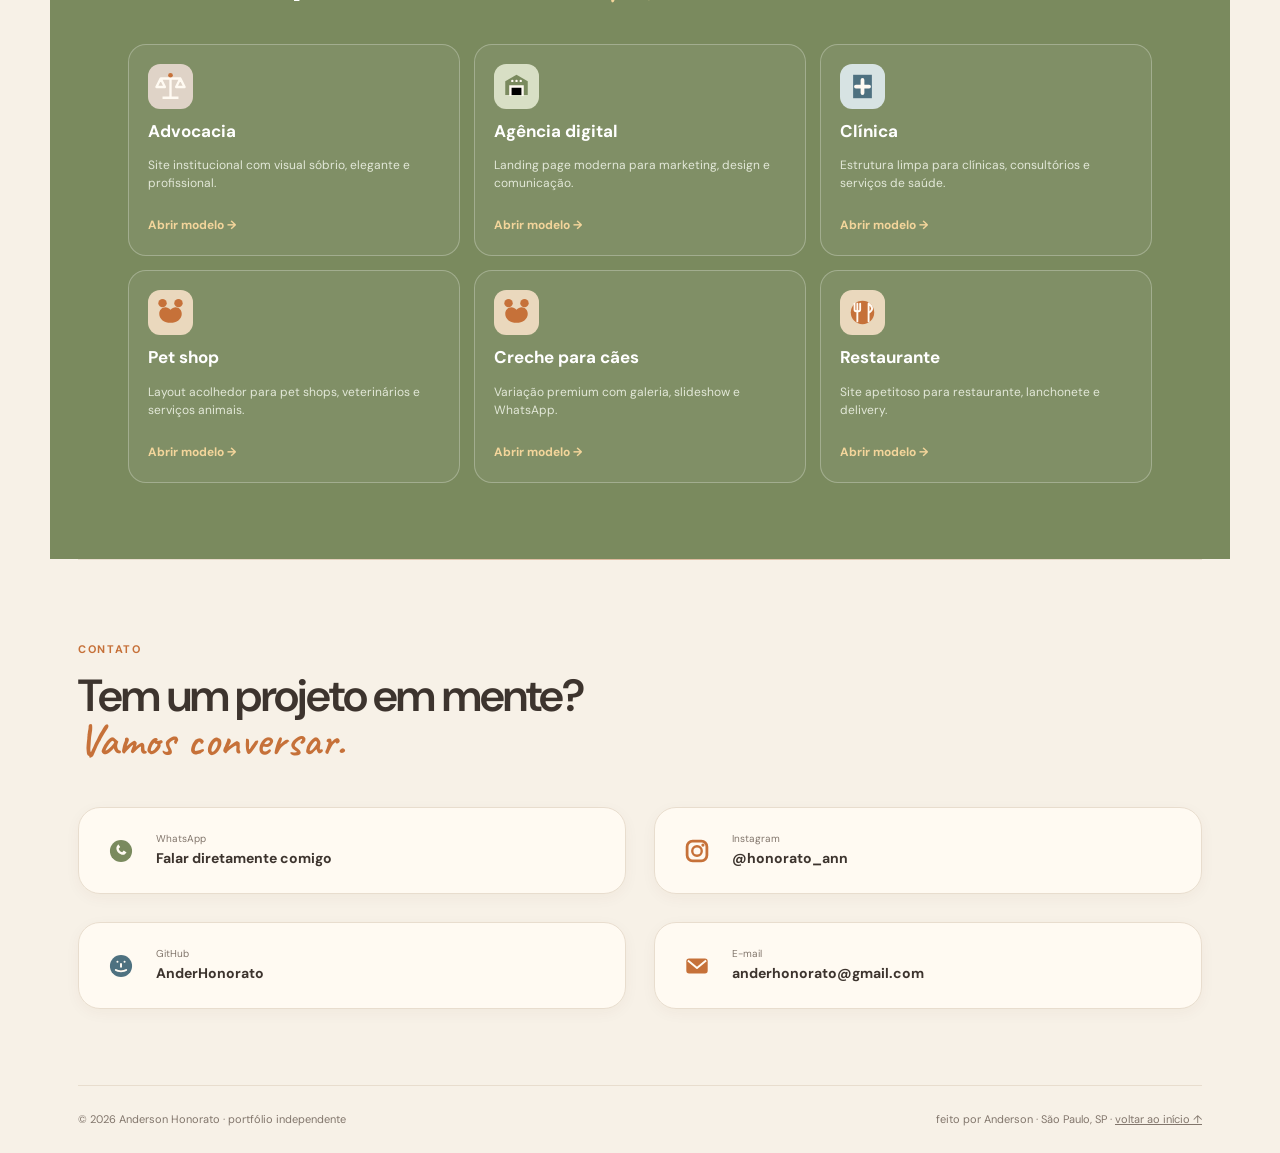
==== commit 16c24ee4: "feat: exibir sites publicados no GitHub Pages no portfólio sem links externos" ====
--- a/index.html
+++ b/index.html
@@ -30,9 +30,10 @@
 @media(max-width:520px){.project-featured{display:flex;flex-direction:column;gap:13px}.project-featured h3{font-size:22px}.project-featured-links .link{width:100%}}
 @media(prefers-reduced-motion:reduce){.project-art-book{animation:none}}
 </style>
+<link rel="stylesheet" href="css/sites-github.css">
 </head>
 <body><div class="scroll-progress" id="scrollProgress" aria-hidden="true"></div>
-<div class="shell"><header class="topbar"><a class="brand" href="#inicio"><span class="mark">A</span><span><strong>Anderson Honorato</strong><small>portfólio · produtos digitais</small></span></a><nav class="nav" id="nav"><a href="#sobre">Sobre</a><a href="#projetos">Projetos</a><a href="#formacao">Formação</a><a href="#modelos">Modelos</a><a href="#contato">Contato</a></nav><div style="display:flex;gap:8px"><button class="theme" id="theme" aria-label="Alternar tema">◐</button><button class="menu" id="menu" aria-label="Abrir menu">☰</button></div></header>
+<div class="shell"><header class="topbar"><a class="brand" href="#inicio"><span class="mark">A</span><span><strong>Anderson Honorato</strong><small>portfólio · produtos digitais</small></span></a><nav class="nav" id="nav"><a href="#sobre">Sobre</a><a href="#projetos">Projetos</a><a href="#sites-github">Sites</a><a href="#formacao">Formação</a><a href="#modelos">Modelos</a><a href="#contato">Contato</a></nav><div style="display:flex;gap:8px"><button class="theme" id="theme" aria-label="Alternar tema">◐</button><button class="menu" id="menu" aria-label="Abrir menu">☰</button></div></header>
 <main id="inicio"><section class="hero"><div class="fade"><span class="eyebrow">desenvolvimento com propósito</span><h1>Ideias que viram<br><em>experiências digitais.</em></h1><p>Sou Anderson Honorato, desenvolvedor full-stack em formação. Transformo problemas reais em sites, apps e automações claros, úteis e feitos para pessoas.</p><div class="actions"><a class="btn btn-main" href="#projetos">Ver projetos <span>→</span></a><a class="btn btn-ghost" href="https://wa.me/5577999512937?text=Ol%C3%A1%20Anderson%2C%20vim%20pelo%20portf%C3%B3lio!" target="_blank" rel="noopener">Fale comigo</a></div><div class="hero-note"><span class="spark">✦</span><span>Engenharia de Software · UNINTER.<br><b>Aprendendo, construindo e melhorando todos os dias.</b></span></div></div><div class="hero-visual fade" aria-hidden="true"><div class="sun"></div><img class="portrait" src="img/foto-perfil2.png" alt="Anderson Honorato" onerror="this.style.display='none'"><div class="note-card"><span>o que me move</span><strong>transformar ideias em coisas que funcionam.</strong></div><div class="leaf">◝</div></div></section>
 <div class="strip"><div><b>7 projetos</b><span>experiências em destaque</span></div><div><b>engenharia de software</b><span>UNINTER · cursando</span></div><div><b>aprendizado contínuo</b><span>web, mobile, IA e automação</span></div></div>
 <section id="sobre"><div class="section-head"><div><span class="eyebrow">por trás dos projetos</span><h2>Um desenvolvedor que <em>gosta de criar.</em></h2></div></div><div class="about"><div><p>Atuo com E-commerce e curso Engenharia de Software na UNINTER. Gosto de entender o contexto antes de escrever código e de transformar ideias complexas em interfaces simples de usar.</p><p>Meus projetos combinam desenvolvimento web, mobile, automação e inteligência artificial. Fora da tecnologia, encontro inspiração na academia, nos jogos, no meu gato Cookie e nas plantas que cultivo.</p><div class="chips"><span class="chip">HTML5 & CSS3</span><span class="chip">JavaScript</span><span class="chip">TypeScript</span><span class="chip">React</span><span class="chip">React Native</span><span class="chip">Node.js</span><span class="chip">Expo</span><span class="chip">Git/GitHub</span></div></div><div class="mini-grid"><article class="mini-card reveal-on-scroll"><span><img src="img/icons/discipline.svg" alt="Ícone de disciplina"></span><h3>Disciplina</h3><p>Saúde e constância para projetos longos.</p></article><article class="mini-card reveal-on-scroll"><span><img src="img/icons/games.svg" alt="Ícone de games"></span><h3>Games</h3><p>Narrativas e experiências que inspiram.</p></article><article class="mini-card reveal-on-scroll"><span><img src="img/icons/cookie.svg" alt="Ícone do Cookie"></span><h3>Cookie</h3><p>Companheiro fiel das madrugadas de estudo.</p></article><article class="mini-card reveal-on-scroll"><span><img src="img/icons/plants.svg" alt="Ícone de plantas"></span><h3>Plantas</h3><p>Cuidar do que cresce, projetos ou folhas.</p></article></div></div></section>
@@ -43,13 +44,127 @@
     <h3 id="projeto-menteverso">MenteVerso <span>× Flow Programação Guiada</span></h3>
     <div class="tags"><span class="tag">React</span><span class="tag">TypeScript</span><span class="tag">Vite</span><span class="tag">Aprendizagem interativa</span></div>
     <p>Plataforma de estudos que une psicanálise e programação: 10 trilhas de código, 30 aulas publicadas, laboratório prático, questões interativas e o mascote Loko animado. Uma experiência unificada com identidade visual própria.</p>
-    <div class="project-featured-links"><a class="link" href="https://menteverso-wmt0j1.v2.appdeploy.ai/" target="_blank" rel="noopener noreferrer" aria-label="Abrir a plataforma MenteVerso">Explorar plataforma ↗</a><a class="link" href="https://github.com/AnderHonorato/mente-verso" target="_blank" rel="noopener noreferrer" aria-label="Ver código do MenteVerso no GitHub">Código no GitHub ↗</a></div>
+    <div class="project-featured-links"><a class="link" href="https://github.com/AnderHonorato/mente-verso" target="_blank" rel="noopener noreferrer" aria-label="Acessar repositório MenteVerso no GitHub">Ver projeto no GitHub ↗</a><a class="link" href="https://github.com/AnderHonorato/mente-verso/pull/1" target="_blank" rel="noopener noreferrer" aria-label="Consultar integração do Flow no GitHub">Ver integração ↗</a></div>
   </div>
   <div class="project-featured-art" aria-hidden="true"><span class="project-art-orbit"></span><span class="project-art-book">✧</span><span class="project-art-subtitle">IDEIAS · CÓDIGO · DESCOBERTAS</span></div>
 </article><article class="project"><div class="project-icon"><img src="img/icons/pompet.svg" alt="Ícone do Pompet"></div><h3>Pompet — Serviços Pet</h3><div class="tags"><span class="tag">HTML5</span><span class="tag">CSS3</span><span class="tag">SEO</span></div><p>Experiência institucional para uma creche de cães em São Paulo, com galeria, contato rápido e navegação responsiva.</p><a class="link" href="https://pompet.com.br" target="_blank" rel="noopener">Acessar site →</a></article><article class="project"><div class="project-icon"><img src="img/icons/markai.svg" alt="Ícone do MarkAí"></div><h3>MarkAí</h3><div class="tags"><span class="tag">React Native</span><span class="tag">Expo</span><span class="tag">TypeScript</span></div><p>Aplicativo pensado para microempreendedores organizarem tarefas e automatizarem sua rotina.</p><a class="link" href="https://markaiapp.com.br" target="_blank" rel="noopener">Acessar app →</a></article><article class="project"><div class="project-icon"><img src="img/icons/alphabot.svg" alt="Ícone do AlphaBot"></div><h3>AlphaBot</h3><div class="tags"><span class="tag">Node.js</span><span class="tag">Baileys</span><span class="tag">IA</span></div><p>Automação para grupos do WhatsApp com comandos, mensagens e recursos inteligentes.</p><a class="link" href="https://anderhonorato.github.io/alphabotsite1/index.html" target="_blank" rel="noopener">Ver projeto →</a></article><article class="project"><div class="project-icon"><img src="img/icons/falezap.svg" alt="Ícone do FaleZap"></div><h3>FaleZap</h3><div class="tags"><span class="tag">React</span><span class="tag">Node.js</span><span class="tag">Automação</span></div><p>Plataforma de atendimento centralizado para organizar conversas e preparar integrações com IA.</p><span class="link" style="opacity:.65">Em desenvolvimento</span></article><article class="project"><div class="project-icon"><img src="img/icons/portfolio.svg" alt="Ícone do portfólio"></div><h3>Este portfólio</h3><div class="tags"><span class="tag">HTML</span><span class="tag">CSS</span><span class="tag">JavaScript</span></div><p>Esta experiência reúne portfólio, projetos, links, formação e contato em um só lugar.</p><span class="link">Você está aqui ↗</span></article><article class="project"><div class="project-icon"><img src="img/icons/doce-oficio.svg" alt="Ícone do Doce Ofício"></div><h3>Doce Ofício</h3><div class="tags"><span class="tag">Ferramentas</span><span class="tag">Mobile-first</span></div><p>Um conceito de ferramentas gratuitas, com linguagem simples, visual acolhedor e foco na vida real.</p><a class="link" href="https://github.com/AnderHonorato/portfolio-do-ander" target="_blank" rel="noopener">Ver no GitHub →</a></article></div></section>
+<section id="sites-github" class="sites-github">
+<div class="section-head">
+  <div><span class="eyebrow">publicados pelo GitHub Pages</span><h2>Outros sites, <em>outras ideias.</em></h2></div>
+  <p>Sites publicados no GitHub, com acesso direto à página e ao código. O AlphaBot também está publicado e já aparece na seção de projetos acima.</p>
+</div>
+<div class="site-github-filtros" role="group" aria-label="Filtrar sites por tipo">
+<button type="button" data-filtro="todos" aria-pressed="true">Todos <span>9</span></button>
+<button type="button" data-filtro="ferramentas" aria-pressed="false">Ferramentas</button>
+<button type="button" data-filtro="experiencias" aria-pressed="false">Experiências</button>
+<button type="button" data-filtro="pessoais" aria-pressed="false">Páginas pessoais</button>
+<button type="button" data-filtro="conteudo" aria-pressed="false">Conteúdo</button>
+</div>
+<p id="site-github-contagem" class="site-github-contagem" aria-live="polite">9 sites nesta seleção</p>
+<div class="project-grid site-github-grade"><article class="project site-github-card" data-tipo="ferramentas" style="--site-cor:#b67a4f">
+<div class="site-github-symbol"><svg viewBox="0 0 48 48" width="36" height="36" fill="none" stroke="currentColor" stroke-width="1.8" stroke-linecap="round" stroke-linejoin="round" focusable="false" aria-hidden="true"><rect x="7" y="7" width="12" height="12" rx="3"/><rect x="27" y="7" width="12" height="12" rx="3"/><rect x="7" y="27" width="12" height="12" rx="3"/><rect x="27" y="27" width="12" height="12" rx="3"/></svg></div>
+<span class="site-github-category">Ferramentas digitais</span>
+<h3>Ferramentas do Ander</h3>
+<p>Portal de utilitários para o dia a dia, com recursos e ferramentas organizados em uma experiência de navegação.</p>
+<div class="tags"><span class="tag">GitHub Pages</span><span class="tag">Web</span></div>
+<div class="site-github-links">
+<a class="site-github-primary" href="https://anderhonorato.github.io/Site-de-Renda-Passiva/portal/" target="_blank" rel="noopener noreferrer" aria-label="Abrir site publicado Ferramentas do Ander">Abrir site <span aria-hidden="true">↗</span></a>
+<a class="site-github-secondary" href="https://github.com/AnderHonorato/Site-de-Renda-Passiva" target="_blank" rel="noopener noreferrer" aria-label="Ver repositório Ferramentas do Ander no GitHub">Código</a>
+</div>
+</article>
+<article class="project site-github-card" data-tipo="ferramentas" style="--site-cor:#7777af">
+<div class="site-github-symbol"><svg viewBox="0 0 48 48" width="36" height="36" fill="none" stroke="currentColor" stroke-width="1.8" stroke-linecap="round" stroke-linejoin="round" focusable="false" aria-hidden="true"><circle cx="24" cy="24" r="8"/><ellipse cx="24" cy="24" rx="21" ry="9" transform="rotate(-30 24 24)"/><circle cx="38" cy="15" r="3" fill="currentColor" stroke="none"/></svg></div>
+<span class="site-github-category">Astronomia e astrologia</span>
+<h3>Astro Flow</h3>
+<p>Projeto de mapa natal, trânsitos e leituras astrológicas, com interface web e arquitetura modular.</p>
+<div class="tags"><span class="tag">GitHub Pages</span><span class="tag">Web</span></div>
+<div class="site-github-links">
+<a class="site-github-primary" href="https://anderhonorato.github.io/Astro-Flow/" target="_blank" rel="noopener noreferrer" aria-label="Abrir site publicado Astro Flow">Abrir site <span aria-hidden="true">↗</span></a>
+<a class="site-github-secondary" href="https://github.com/AnderHonorato/Astro-Flow" target="_blank" rel="noopener noreferrer" aria-label="Ver repositório Astro Flow no GitHub">Código</a>
+</div>
+</article>
+<article class="project site-github-card" data-tipo="experiencias" style="--site-cor:#bd6c82">
+<div class="site-github-symbol"><svg viewBox="0 0 48 48" width="36" height="36" fill="none" stroke="currentColor" stroke-width="1.8" stroke-linecap="round" stroke-linejoin="round" focusable="false" aria-hidden="true"><rect x="7" y="7" width="34" height="34" rx="9"/><circle cx="17" cy="17" r="2" fill="currentColor" stroke="none"/><circle cx="31" cy="17" r="2" fill="currentColor" stroke="none"/><circle cx="24" cy="24" r="2" fill="currentColor" stroke="none"/><circle cx="17" cy="31" r="2" fill="currentColor" stroke="none"/><circle cx="31" cy="31" r="2" fill="currentColor" stroke="none"/></svg></div>
+<span class="site-github-category">Jogo interativo · 18+</span>
+<h3>Roleta a Dois</h3>
+<p>Jogo para casais adultos com desafios sorteados, progressão, pontuação e experiências interativas.</p>
+<div class="tags"><span class="tag">GitHub Pages</span><span class="tag">Interativo</span></div>
+<div class="site-github-links">
+<a class="site-github-primary" href="https://anderhonorato.github.io/Roleta-a-Dois-/" target="_blank" rel="noopener noreferrer" aria-label="Abrir site publicado Roleta a Dois">Abrir site <span aria-hidden="true">↗</span></a>
+<a class="site-github-secondary" href="https://github.com/AnderHonorato/Roleta-a-Dois-" target="_blank" rel="noopener noreferrer" aria-label="Ver repositório Roleta a Dois no GitHub">Código</a>
+</div>
+</article>
+<article class="project site-github-card" data-tipo="experiencias" style="--site-cor:#bc7780">
+<div class="site-github-symbol"><svg viewBox="0 0 48 48" width="36" height="36" fill="none" stroke="currentColor" stroke-width="1.8" stroke-linecap="round" stroke-linejoin="round" focusable="false" aria-hidden="true"><path d="M24 40S8 30 8 18a9 9 0 0 1 16-5 9 9 0 0 1 16 5c0 12-16 22-16 22Z"/><path d="M18 21c0-3 2-5 5-5"/></svg></div>
+<span class="site-github-category">Memórias e animação</span>
+<h3>Eu te amo</h3>
+<p>Experiência audiovisual responsiva de recordações, com fotos, vídeos e transições suaves.</p>
+<div class="tags"><span class="tag">GitHub Pages</span><span class="tag">Interativo</span></div>
+<div class="site-github-links">
+<a class="site-github-primary" href="https://anderhonorato.github.io/eu-te-amo-/" target="_blank" rel="noopener noreferrer" aria-label="Abrir site publicado Eu te amo">Abrir site <span aria-hidden="true">↗</span></a>
+<a class="site-github-secondary" href="https://github.com/AnderHonorato/eu-te-amo-" target="_blank" rel="noopener noreferrer" aria-label="Ver repositório Eu te amo no GitHub">Código</a>
+</div>
+</article>
+<article class="project site-github-card" data-tipo="experiencias" style="--site-cor:#c59b50">
+<div class="site-github-symbol"><svg viewBox="0 0 48 48" width="36" height="36" fill="none" stroke="currentColor" stroke-width="1.8" stroke-linecap="round" stroke-linejoin="round" focusable="false" aria-hidden="true"><circle cx="24" cy="24" r="8"/><path d="M24 4v7M24 37v7M4 24h7M37 24h7M10 10l5 5M33 33l5 5M38 10l-5 5M15 33l-5 5"/></svg></div>
+<span class="site-github-category">Jornada interativa</span>
+<h3>Para meu namorado</h3>
+<p>Pequena aventura romântica com girassóis e uma jornada que pode ser acompanhada ou jogada.</p>
+<div class="tags"><span class="tag">GitHub Pages</span><span class="tag">Interativo</span></div>
+<div class="site-github-links">
+<a class="site-github-primary" href="https://anderhonorato.github.io/Para-meu-Namorado-/" target="_blank" rel="noopener noreferrer" aria-label="Abrir site publicado Para meu namorado">Abrir site <span aria-hidden="true">↗</span></a>
+<a class="site-github-secondary" href="https://github.com/AnderHonorato/Para-meu-Namorado-" target="_blank" rel="noopener noreferrer" aria-label="Ver repositório Para meu namorado no GitHub">Código</a>
+</div>
+</article>
+<article class="project site-github-card" data-tipo="pessoais" style="--site-cor:#758e80">
+<div class="site-github-symbol"><svg viewBox="0 0 48 48" width="36" height="36" fill="none" stroke="currentColor" stroke-width="1.8" stroke-linecap="round" stroke-linejoin="round" focusable="false" aria-hidden="true"><path d="m18 28-3 3a9 9 0 0 0 13 13l8-8a9 9 0 0 0-3-15"/><path d="m30 20 3-3A9 9 0 0 0 20 4l-8 8a9 9 0 0 0 3 15"/><path d="m19 29 10-10"/></svg></div>
+<span class="site-github-category">Portfólio e contatos</span>
+<h3>Página de links</h3>
+<p>Página pessoal de Anderson Honorato reunindo apresentações, redes e atalhos para projetos.</p>
+<div class="tags"><span class="tag">GitHub Pages</span><span class="tag">Pessoal</span></div>
+<div class="site-github-links">
+<a class="site-github-primary" href="https://anderhonorato.github.io/links/" target="_blank" rel="noopener noreferrer" aria-label="Abrir site publicado Página de links">Abrir site <span aria-hidden="true">↗</span></a>
+<a class="site-github-secondary" href="https://github.com/AnderHonorato/links" target="_blank" rel="noopener noreferrer" aria-label="Ver repositório Página de links no GitHub">Código</a>
+</div>
+</article>
+<article class="project site-github-card" data-tipo="pessoais" style="--site-cor:#7d95aa">
+<div class="site-github-symbol"><svg viewBox="0 0 48 48" width="36" height="36" fill="none" stroke="currentColor" stroke-width="1.8" stroke-linecap="round" stroke-linejoin="round" focusable="false" aria-hidden="true"><path d="m24 5 5.5 12.5L43 23l-13.5 5.5L24 42l-5.5-13.5L5 23l13.5-5.5Z"/><path d="m37 5 1.5 3.5L42 10l-3.5 1.5L37 15l-1.5-3.5L32 10l3.5-1.5Z"/></svg></div>
+<span class="site-github-category">Página de links</span>
+<h3>Mauricio Drew Bieber</h3>
+<p>Página de apresentação de criador de conteúdo com links e navegação para suas publicações.</p>
+<div class="tags"><span class="tag">GitHub Pages</span><span class="tag">Pessoal</span></div>
+<div class="site-github-links">
+<a class="site-github-primary" href="https://anderhonorato.github.io/mauriciodrewbieber.space/" target="_blank" rel="noopener noreferrer" aria-label="Abrir site publicado Mauricio Drew Bieber">Abrir site <span aria-hidden="true">↗</span></a>
+<a class="site-github-secondary" href="https://github.com/AnderHonorato/mauriciodrewbieber.space" target="_blank" rel="noopener noreferrer" aria-label="Ver repositório Mauricio Drew Bieber no GitHub">Código</a>
+</div>
+</article>
+<article class="project site-github-card" data-tipo="conteudo" style="--site-cor:#a67a99">
+<div class="site-github-symbol"><svg viewBox="0 0 48 48" width="36" height="36" fill="none" stroke="currentColor" stroke-width="1.8" stroke-linecap="round" stroke-linejoin="round" focusable="false" aria-hidden="true"><circle cx="24" cy="24" r="6"/><path d="M24 5c6 0 7 8 7 12 4-4 12-6 14 0 2 6-5 10-10 11 5 3 8 10 3 14-5 4-11-1-14-6-3 5-9 10-14 6-5-4-2-11 3-14-5-1-12-5-10-11 2-6 10-4 14 0 0-4 1-12 7-12Z" transform="translate(0,-1) scale(.99)"/></svg></div>
+<span class="site-github-category">Landing page editorial</span>
+<h3>Desperte Quem Você Já É</h3>
+<p>Página de apresentação de um e-book de autoconhecimento, desenvolvida com foco na leitura e conversão.</p>
+<div class="tags"><span class="tag">GitHub Pages</span><span class="tag">Conteúdo</span></div>
+<div class="site-github-links">
+<a class="site-github-primary" href="https://anderhonorato.github.io/Desperte-Quem-voc-j-/" target="_blank" rel="noopener noreferrer" aria-label="Abrir site publicado Desperte Quem Você Já É">Abrir site <span aria-hidden="true">↗</span></a>
+<a class="site-github-secondary" href="https://github.com/AnderHonorato/Desperte-Quem-voc-j-" target="_blank" rel="noopener noreferrer" aria-label="Ver repositório Desperte Quem Você Já É no GitHub">Código</a>
+</div>
+</article>
+<article class="project site-github-card" data-tipo="conteudo" style="--site-cor:#9e8fc6">
+<div class="site-github-symbol"><svg viewBox="0 0 48 48" width="36" height="36" fill="none" stroke="currentColor" stroke-width="1.8" stroke-linecap="round" stroke-linejoin="round" focusable="false" aria-hidden="true"><path d="M37 38A19 19 0 0 1 20 6 19 19 0 1 0 42 28a19 19 0 0 1-5 10Z"/><path d="m35 7 2 5 5 2-5 2-2 5-2-5-5-2 5-2Z"/></svg></div>
+<span class="site-github-category">Site institucional</span>
+<h3>Encantos da Lua</h3>
+<p>Site sobre consultas de tarô e orientação espiritual, com informações e canais de atendimento.</p>
+<div class="tags"><span class="tag">GitHub Pages</span><span class="tag">Conteúdo</span></div>
+<div class="site-github-links">
+<a class="site-github-primary" href="https://anderhonorato.github.io/encantos-da-lua/" target="_blank" rel="noopener noreferrer" aria-label="Abrir site publicado Encantos da Lua">Abrir site <span aria-hidden="true">↗</span></a>
+<a class="site-github-secondary" href="https://github.com/AnderHonorato/encantos-da-lua" target="_blank" rel="noopener noreferrer" aria-label="Ver repositório Encantos da Lua no GitHub">Código</a>
+</div>
+</article></div>
+</section>
 <section id="formacao"><div class="section-head"><div><span class="eyebrow">estudo contínuo</span><h2>Conhecimento para <em>fazer melhor.</em></h2></div></div><div class="education-grid"><div><article class="education"><span class="period">2025 — cursando</span><h3>Engenharia de Software</h3><p>UNINTER · linguagens web, banco de dados, engenharia de sistemas e desenvolvimento.</p></article><article class="education"><span class="period">2025</span><h3>HTML, CSS3 & JavaScript</h3><p>B7WEB · DOM, eventos, AJAX e responsividade.</p></article><article class="education"><span class="period">2014 — 2018</span><h3>Ensino Médio</h3><p>Colégio Estadual Lúcia Correia.</p></article></div><div class="mini-grid"><article class="mini-card reveal-on-scroll"><span><img src="img/icons/portfolio.svg" alt="Ícone de desenvolvimento web"></span><h3>Web & Mobile</h3><p>Front-end e back-end completos.</p></article><article class="mini-card reveal-on-scroll"><span><img src="img/icons/alphabot.svg" alt="Ícone de automação e IA"></span><h3>Automação & IA</h3><p>Bots e integrações inteligentes.</p></article><article class="mini-card reveal-on-scroll"><span><img src="img/icons/markai.svg" alt="Ícone de dados"></span><h3>Dados</h3><p>Transformar informações em decisões.</p></article><article class="mini-card reveal-on-scroll"><span><img src="img/icons/contact.svg" alt="Ícone de idiomas"></span><h3>Idiomas</h3><p>Português nativo · Inglês intermediário.</p></article></div></div></section>
 <section id="modelos" class="models"><div class="section-head"><div><span class="eyebrow">direções visuais</span><h2>Modelos para <em>tirar ideias do papel.</em></h2></div><p style="color:#e2e8d8">Referências de páginas para negócios que precisam comunicar bem desde o primeiro acesso.</p></div><div class="model-grid"><article class="model reveal-on-scroll"><svg class="model-svg" viewBox="0 0 96 96"><use href="img/icons/models.svg#law"></use></svg><h3>Advocacia</h3><p>Site institucional com visual sóbrio, elegante e profissional.</p><a class="model-link" href="img/modelos/modelo-advocacia/index.html" target="_blank" rel="noopener">Abrir modelo →</a></article><article class="model reveal-on-scroll"><svg class="model-svg" viewBox="0 0 96 96"><use href="img/icons/models.svg#agency"></use></svg><h3>Agência digital</h3><p>Landing page moderna para marketing, design e comunicação.</p><a class="model-link" href="img/modelos/modelo-agencia/index.html" target="_blank" rel="noopener">Abrir modelo →</a></article><article class="model reveal-on-scroll"><svg class="model-svg" viewBox="0 0 96 96"><use href="img/icons/models.svg#clinic"></use></svg><h3>Clínica</h3><p>Estrutura limpa para clínicas, consultórios e serviços de saúde.</p><a class="model-link" href="img/modelos/modelo-clinica/index.html" target="_blank" rel="noopener">Abrir modelo →</a></article><article class="model reveal-on-scroll"><svg class="model-svg" viewBox="0 0 96 96"><use href="img/icons/models.svg#pet"></use></svg><h3>Pet shop</h3><p>Layout acolhedor para pet shops, veterinários e serviços animais.</p><a class="model-link" href="img/modelos/modelo-pet/index.html" target="_blank" rel="noopener">Abrir modelo →</a></article><article class="model reveal-on-scroll"><svg class="model-svg" viewBox="0 0 96 96"><use href="img/icons/models.svg#pet"></use></svg><h3>Creche para cães</h3><p>Variação premium com galeria, slideshow e WhatsApp.</p><a class="model-link" href="img/modelos/modelo-pet2/index.html" target="_blank" rel="noopener">Abrir modelo →</a></article><article class="model reveal-on-scroll"><svg class="model-svg" viewBox="0 0 96 96"><use href="img/icons/models.svg#restaurant"></use></svg><h3>Restaurante</h3><p>Site apetitoso para restaurante, lanchonete e delivery.</p><a class="model-link" href="img/modelos/modelo-restaurante/index.html" target="_blank" rel="noopener">Abrir modelo →</a></article></div></section>
 <section id="contato"><div class="section-head"><div><span class="eyebrow">contato</span><h2>Tem um projeto em mente?<br><em>Vamos conversar.</em></h2></div></div><div class="contact"><a class="contact-card" href="https://wa.me/5577999512937?text=Ol%C3%A1%20Anderson%2C%20vim%20pelo%20portf%C3%B3lio!" target="_blank" rel="noopener"><svg class="contact-svg" viewBox="0 0 96 96" aria-hidden="true"><use href="img/icons/contact.svg#whatsapp"></use></svg><span><small>WhatsApp</small><b>Falar diretamente comigo</b></span></a><a class="contact-card" href="https://www.instagram.com/honorato_ann/" target="_blank" rel="noopener"><svg class="contact-svg" viewBox="0 0 96 96" aria-hidden="true"><use href="img/icons/contact.svg#instagram"></use></svg><span><small>Instagram</small><b>@honorato_ann</b></span></a><a class="contact-card" href="https://github.com/AnderHonorato" target="_blank" rel="noopener"><svg class="contact-svg" viewBox="0 0 96 96" aria-hidden="true"><use href="img/icons/contact.svg#github"></use></svg><span><small>GitHub</small><b>AnderHonorato</b></span></a><a class="contact-card" href="mailto:anderhonorato@gmail.com"><svg class="contact-svg" viewBox="0 0 96 96" aria-hidden="true"><use href="img/icons/contact.svg#email"></use></svg><span><small>E-mail</small><b>anderhonorato@gmail.com</b></span></a></div></section></main>
 <footer><span>© 2026 Anderson Honorato · portfólio independente</span><span>feito por Anderson · São Paulo, SP · <a href="#inicio">voltar ao início ↑</a></span></footer></div>
 <script>const html=document.documentElement,theme=document.querySelector('#theme'),menu=document.querySelector('#menu'),nav=document.querySelector('#nav');const saved=localStorage.getItem('portfolio-theme');if(saved)html.dataset.theme=saved;theme.addEventListener('click',()=>{const next=html.dataset.theme==='light'?'dark':'light';html.dataset.theme=next;localStorage.setItem('portfolio-theme',next)});menu.addEventListener('click',()=>nav.classList.toggle('open'));nav.querySelectorAll('a').forEach(a=>a.addEventListener('click',()=>nav.classList.remove('open')));const observer=new IntersectionObserver(entries=>entries.forEach(entry=>{if(entry.isIntersecting){entry.target.classList.add('is-visible');entry.target.closest('section')?.classList.add('section-visible')}}),{threshold:.12});document.querySelectorAll('.project,.mini-card,.model').forEach(el=>{el.classList.add('reveal-on-scroll');observer.observe(el)});const sectionObserver=new IntersectionObserver(entries=>entries.forEach(entry=>{if(entry.isIntersecting){entry.target.classList.add('section-visible');document.querySelectorAll('.nav a').forEach(link=>link.classList.toggle('active',link.getAttribute('href')==='#'+entry.target.id))}}),{rootMargin:'-35% 0px -55% 0px',threshold:0});document.querySelectorAll('main section[id]').forEach(section=>sectionObserver.observe(section));const progress=document.querySelector('#scrollProgress');window.addEventListener('scroll',()=>{const max=document.documentElement.scrollHeight-window.innerHeight;progress.style.width=(max>0?(window.scrollY/max)*100:0)+'%'},{passive:true});document.querySelectorAll('a[href^="#"]').forEach(a=>a.addEventListener('click',e=>{const t=document.querySelector(a.getAttribute('href'));if(t){e.preventDefault();t.scrollIntoView({behavior:'smooth'})}}));</script>
+<script src="js/sites-github.js" defer></script>
 </body></html>
--- a/css/sites-github.css
+++ b/css/sites-github.css
@@ -0,0 +1,26 @@
+/* Sites publicados no GitHub Pages: extensão visual do portfólio. */
+.sites-github{position:relative}
+.site-github-filtros{display:flex;gap:9px;flex-wrap:wrap;margin:4px 0 15px}
+.site-github-filtros button{border:1px solid var(--line);background:var(--surface);color:var(--muted);border-radius:100px;padding:10px 16px;font:600 12px 'DM Sans',sans-serif;cursor:pointer;transition:background .25s,border-color .25s,transform .25s}
+.site-github-filtros button:hover{transform:translateY(-2px);border-color:var(--accent)}
+.site-github-filtros button[aria-pressed="true"]{color:var(--paper);background:var(--accent-dark);border-color:var(--accent-dark)}
+.site-github-filtros button span{margin-left:3px;font-size:10px;opacity:.85}
+.site-github-contagem{font-size:12px;color:var(--muted);margin:12px 0 20px}
+.site-github-grade{align-items:stretch}
+.site-github-card{position:relative;display:flex;flex-direction:column;min-height:306px;border-top:3px solid var(--site-cor,var(--accent));transition:transform .3s ease,box-shadow .3s ease,opacity .3s}
+.site-github-card[hidden]{display:none!important}
+.site-github-card .site-github-symbol{display:grid;place-items:center;width:57px;height:57px;border-radius:18px;background:color-mix(in srgb,var(--site-cor) 14%,var(--surface));color:var(--site-cor);margin-bottom:13px;transition:transform .4s ease}
+.site-github-card:hover .site-github-symbol{transform:translateY(-4px) rotate(-7deg)}
+.site-github-category{font-size:10px;font-weight:700;text-transform:uppercase;letter-spacing:.12em;color:var(--site-cor);margin-bottom:8px}
+.site-github-card h3{font-size:17px;line-height:1.35;margin:0 0 10px}
+.site-github-card p{color:var(--muted);line-height:1.65;font-size:12px;margin:0 0 10px}
+.site-github-card .tags{margin-top:auto;padding-top:9px;margin-bottom:14px}
+.site-github-links{display:flex;align-items:center;gap:8px;flex-wrap:wrap}
+.site-github-links a{font-size:12px;font-weight:700;text-decoration:none;border-radius:11px;padding:10px 13px;display:inline-flex;align-items:center;gap:10px;min-height:38px;transition:transform .25s ease}
+.site-github-links a:hover{transform:translateY(-2px)}
+.site-github-links .site-github-primary{background:var(--site-cor);color:white}
+.site-github-links .site-github-secondary{color:var(--accent-dark);background:var(--paper);border:1px solid var(--line)}
+.site-github-filtros button:focus-visible,.site-github-links a:focus-visible{outline:3px solid var(--accent);outline-offset:3px}
+@media(max-width:800px){.site-github-grade{grid-template-columns:repeat(2,minmax(0,1fr))}.site-github-card{min-height:306px}}
+@media(max-width:560px){.site-github-grade{grid-template-columns:1fr}.site-github-card{min-height:250px}.site-github-filtros{gap:7px}.site-github-filtros button{padding:8px 11px;font-size:11px}}
+@media(prefers-reduced-motion:reduce){.site-github-card,.site-github-card .site-github-symbol,.site-github-links a{transition:none!important}}
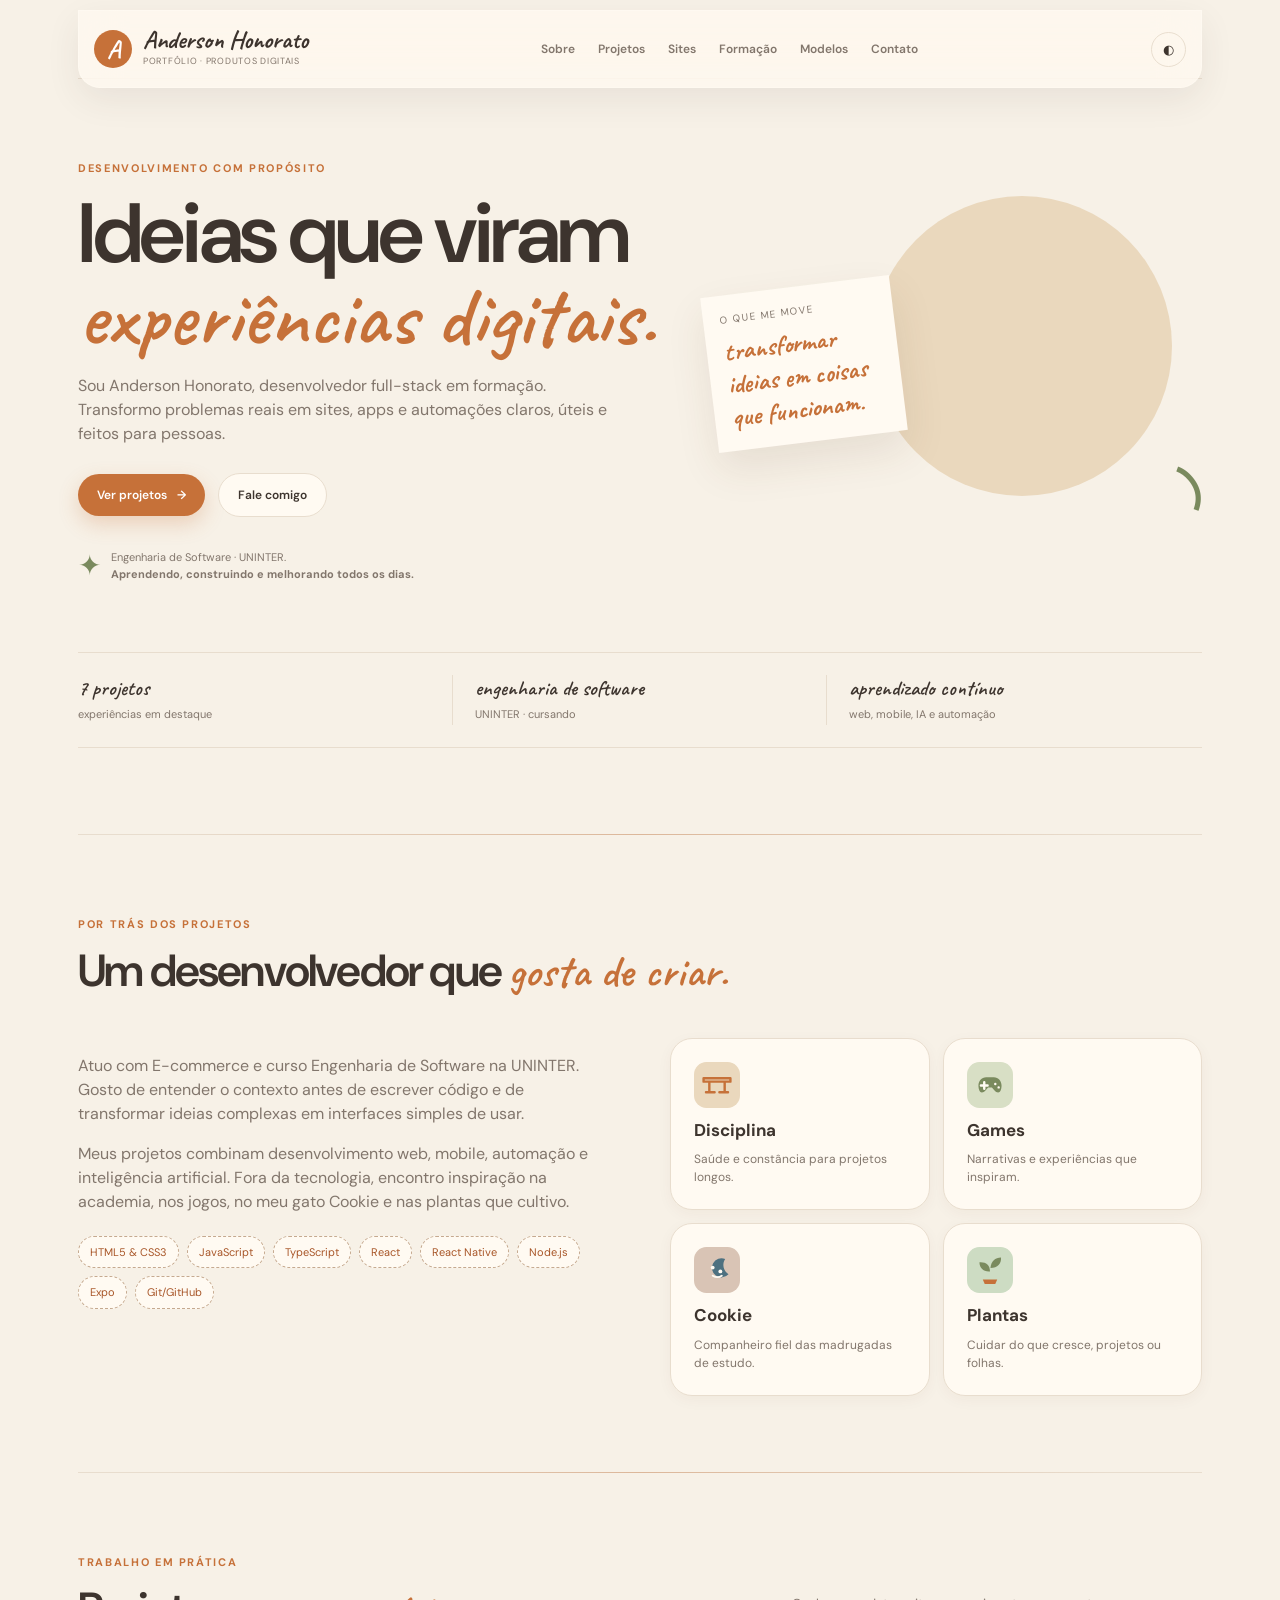
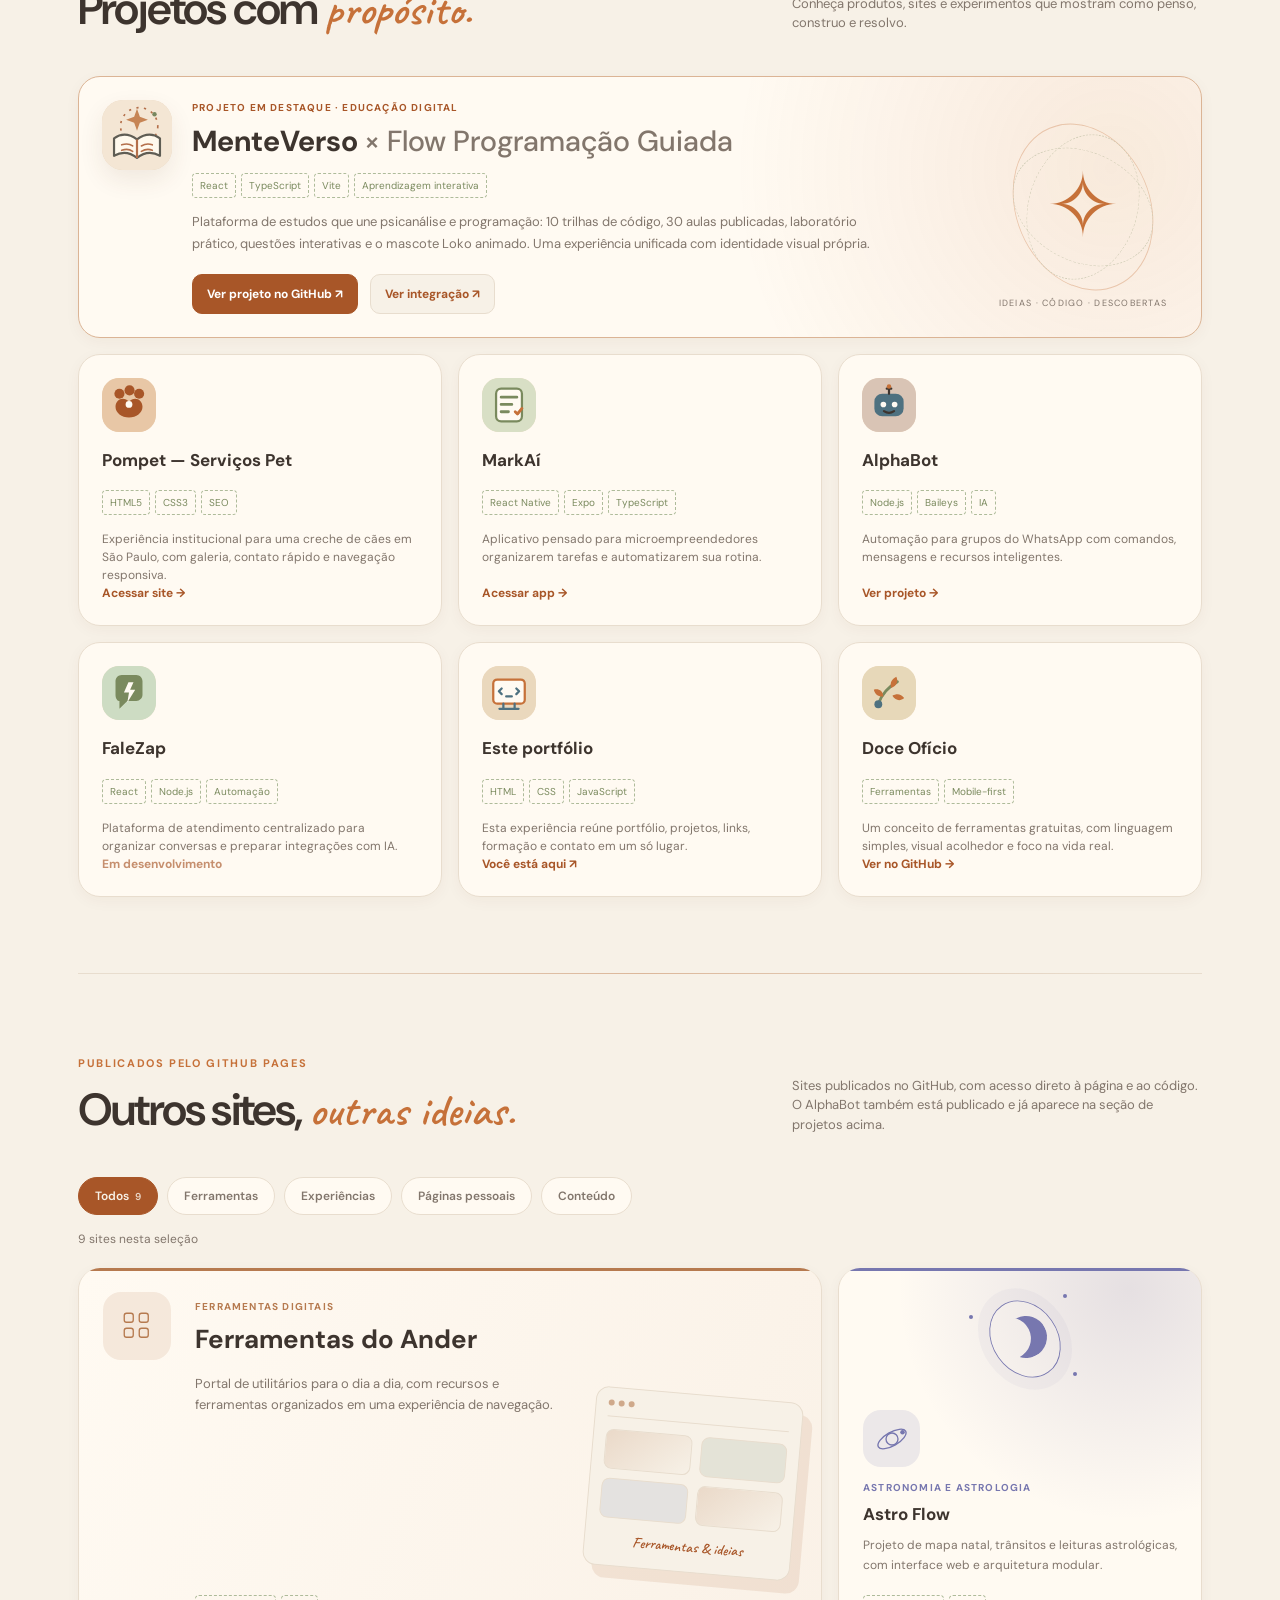
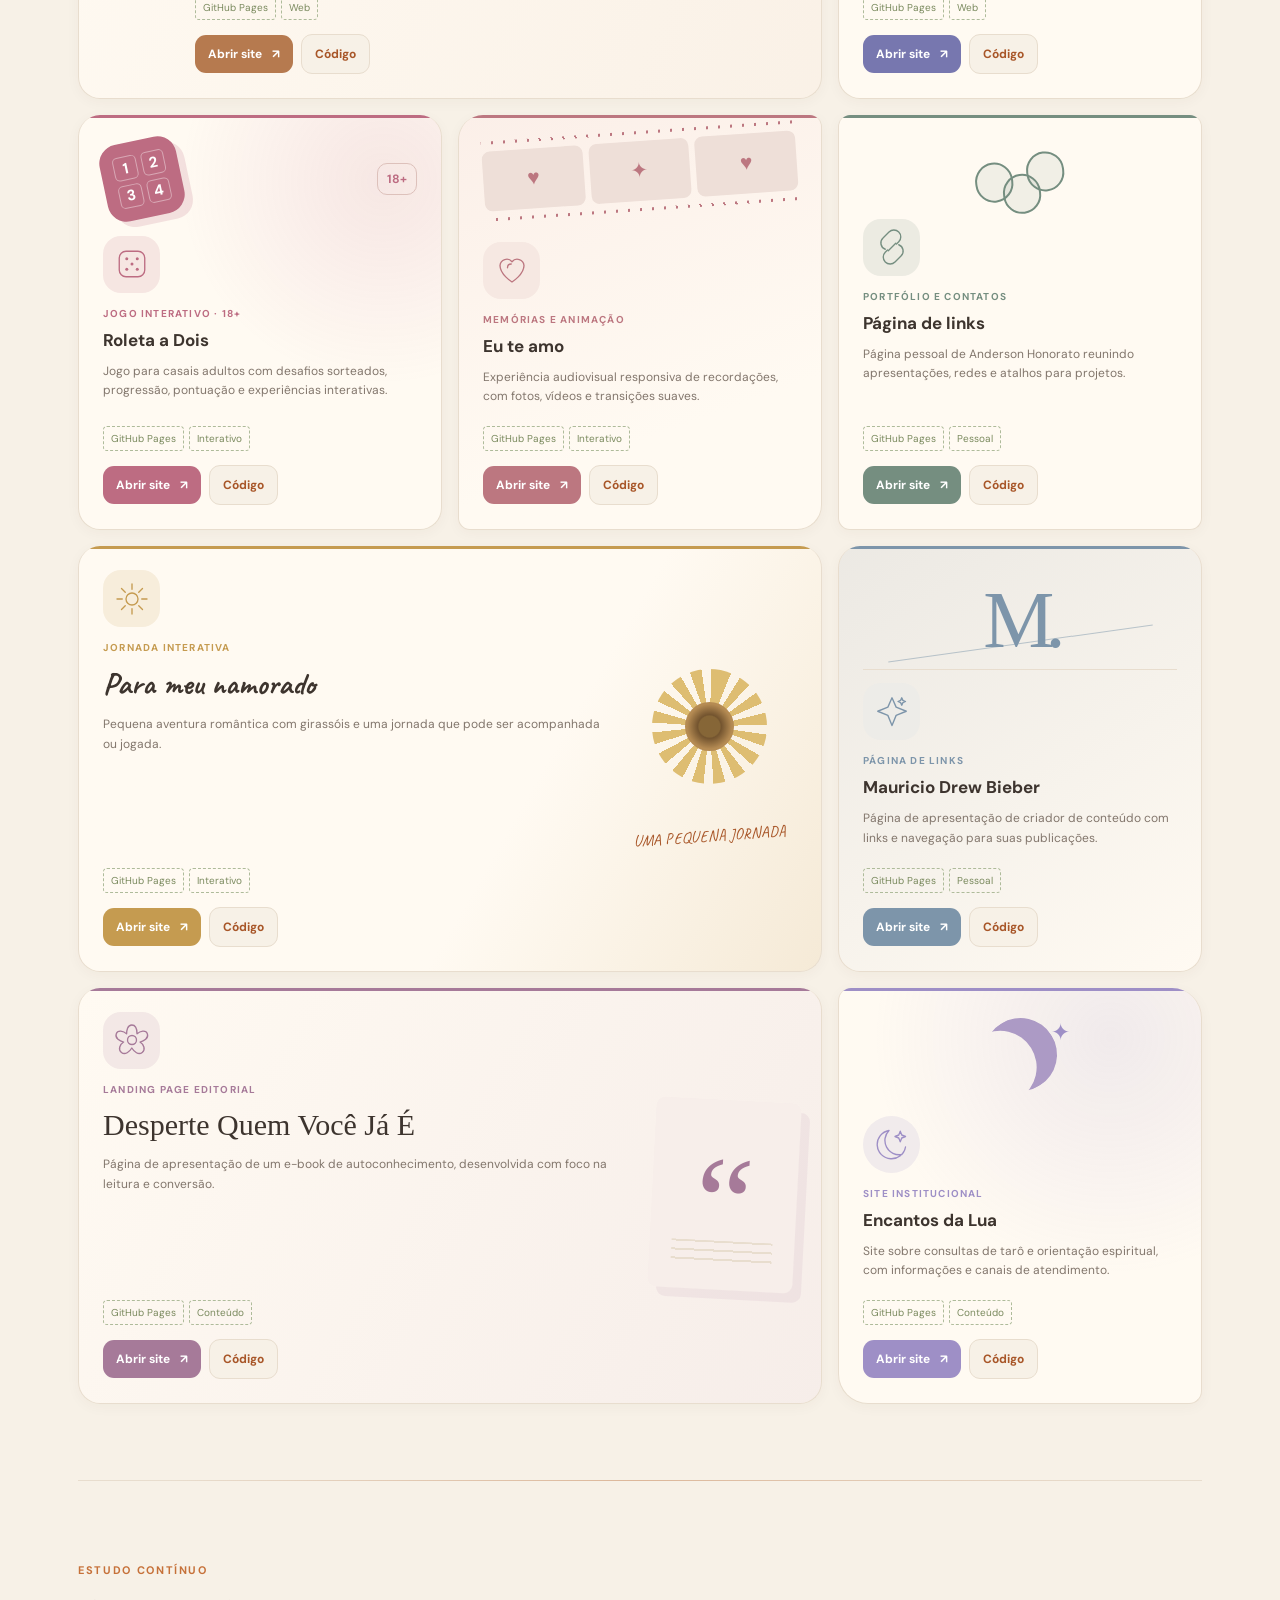
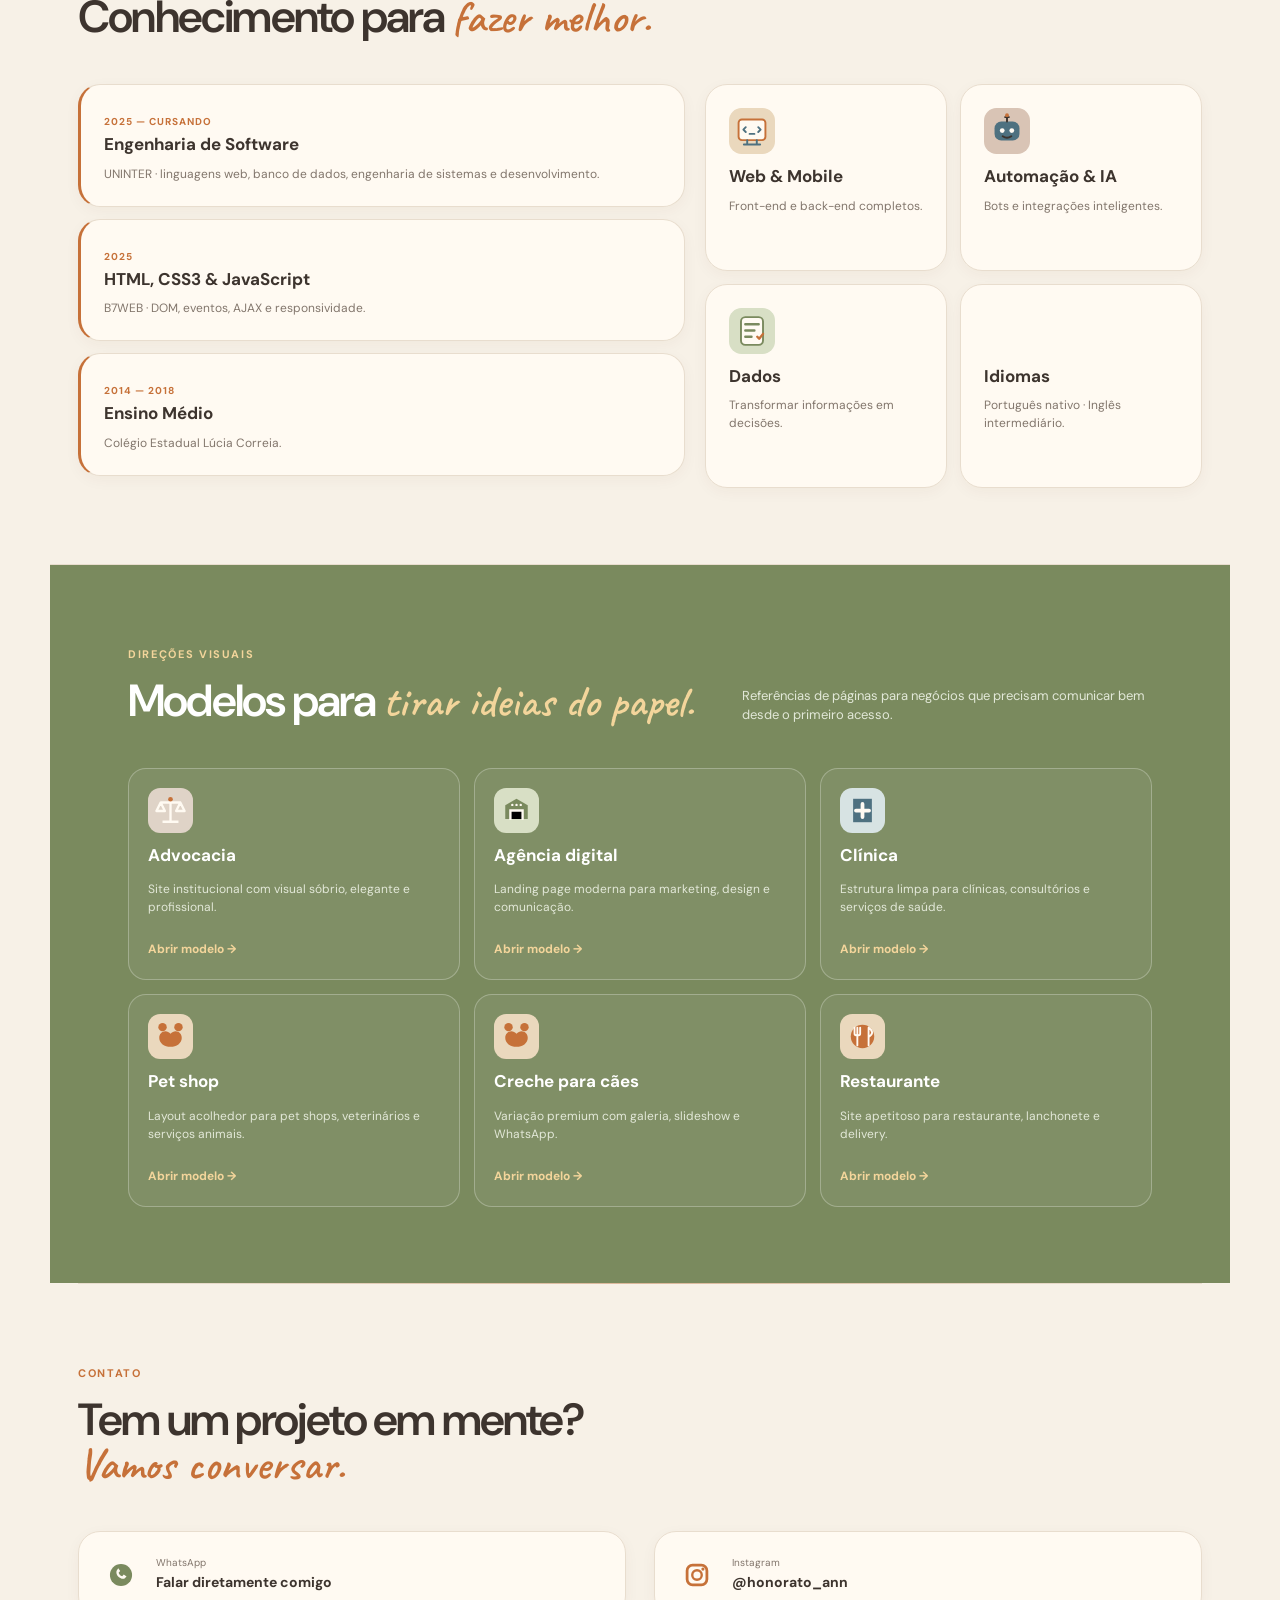
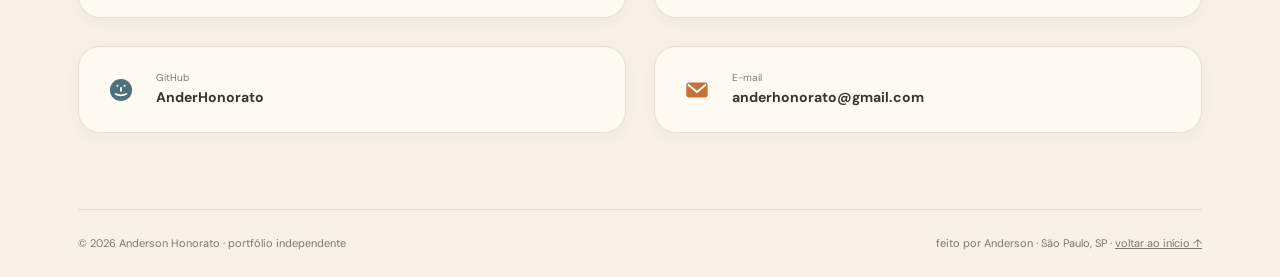
==== commit 1d6f08d8: "style: dar identidade visual própria a cada site mantendo o estilo do portfólio" ====
--- a/index.html
+++ b/index.html
@@ -61,8 +61,10 @@
 <button type="button" data-filtro="conteudo" aria-pressed="false">Conteúdo</button>
 </div>
 <p id="site-github-contagem" class="site-github-contagem" aria-live="polite">9 sites nesta seleção</p>
-<div class="project-grid site-github-grade"><article class="project site-github-card" data-tipo="ferramentas" style="--site-cor:#b67a4f">
+<div class="project-grid site-github-grade"><article class="project site-github-card site-card--ferramentas" data-tipo="ferramentas" style="--site-cor:#b67a4f">
 <div class="site-github-symbol"><svg viewBox="0 0 48 48" width="36" height="36" fill="none" stroke="currentColor" stroke-width="1.8" stroke-linecap="round" stroke-linejoin="round" focusable="false" aria-hidden="true"><rect x="7" y="7" width="12" height="12" rx="3"/><rect x="27" y="7" width="12" height="12" rx="3"/><rect x="7" y="27" width="12" height="12" rx="3"/><rect x="27" y="27" width="12" height="12" rx="3"/></svg></div>
+<div class='site-github-cenario'><div class='mini-navegador'><span class='mini-topo'><i></i><i></i><i></i></span><div class='mini-ferramentas'><span></span><span></span><span></span><span></span></div><b>Ferramentas & ideias</b></div></div>
+
 <span class="site-github-category">Ferramentas digitais</span>
 <h3>Ferramentas do Ander</h3>
 <p>Portal de utilitários para o dia a dia, com recursos e ferramentas organizados em uma experiência de navegação.</p>
@@ -72,8 +74,10 @@
 <a class="site-github-secondary" href="https://github.com/AnderHonorato/Site-de-Renda-Passiva" target="_blank" rel="noopener noreferrer" aria-label="Ver repositório Ferramentas do Ander no GitHub">Código</a>
 </div>
 </article>
-<article class="project site-github-card" data-tipo="ferramentas" style="--site-cor:#7777af">
+<article class="project site-github-card site-card--astro" data-tipo="ferramentas" style="--site-cor:#7777af">
 <div class="site-github-symbol"><svg viewBox="0 0 48 48" width="36" height="36" fill="none" stroke="currentColor" stroke-width="1.8" stroke-linecap="round" stroke-linejoin="round" focusable="false" aria-hidden="true"><circle cx="24" cy="24" r="8"/><ellipse cx="24" cy="24" rx="21" ry="9" transform="rotate(-30 24 24)"/><circle cx="38" cy="15" r="3" fill="currentColor" stroke="none"/></svg></div>
+<div class='site-github-cenario'><div class='astro-esfera'><span class='astro-lua'></span><span class='astro-circulo'></span><i></i><i></i><i></i></div></div>
+
 <span class="site-github-category">Astronomia e astrologia</span>
 <h3>Astro Flow</h3>
 <p>Projeto de mapa natal, trânsitos e leituras astrológicas, com interface web e arquitetura modular.</p>
@@ -83,8 +87,10 @@
 <a class="site-github-secondary" href="https://github.com/AnderHonorato/Astro-Flow" target="_blank" rel="noopener noreferrer" aria-label="Ver repositório Astro Flow no GitHub">Código</a>
 </div>
 </article>
-<article class="project site-github-card" data-tipo="experiencias" style="--site-cor:#bd6c82">
+<article class="project site-github-card site-card--roleta" data-tipo="experiencias" style="--site-cor:#bd6c82">
 <div class="site-github-symbol"><svg viewBox="0 0 48 48" width="36" height="36" fill="none" stroke="currentColor" stroke-width="1.8" stroke-linecap="round" stroke-linejoin="round" focusable="false" aria-hidden="true"><rect x="7" y="7" width="34" height="34" rx="9"/><circle cx="17" cy="17" r="2" fill="currentColor" stroke="none"/><circle cx="31" cy="17" r="2" fill="currentColor" stroke="none"/><circle cx="24" cy="24" r="2" fill="currentColor" stroke="none"/><circle cx="17" cy="31" r="2" fill="currentColor" stroke="none"/><circle cx="31" cy="31" r="2" fill="currentColor" stroke="none"/></svg></div>
+<div class='site-github-cenario'><span class='roleta-dado'><i>1</i><i>2</i><i>3</i><i>4</i></span><span class='roleta-idade'>18+</span></div>
+
 <span class="site-github-category">Jogo interativo · 18+</span>
 <h3>Roleta a Dois</h3>
 <p>Jogo para casais adultos com desafios sorteados, progressão, pontuação e experiências interativas.</p>
@@ -94,8 +100,10 @@
 <a class="site-github-secondary" href="https://github.com/AnderHonorato/Roleta-a-Dois-" target="_blank" rel="noopener noreferrer" aria-label="Ver repositório Roleta a Dois no GitHub">Código</a>
 </div>
 </article>
-<article class="project site-github-card" data-tipo="experiencias" style="--site-cor:#bc7780">
+<article class="project site-github-card site-card--memorias" data-tipo="experiencias" style="--site-cor:#bc7780">
 <div class="site-github-symbol"><svg viewBox="0 0 48 48" width="36" height="36" fill="none" stroke="currentColor" stroke-width="1.8" stroke-linecap="round" stroke-linejoin="round" focusable="false" aria-hidden="true"><path d="M24 40S8 30 8 18a9 9 0 0 1 16-5 9 9 0 0 1 16 5c0 12-16 22-16 22Z"/><path d="M18 21c0-3 2-5 5-5"/></svg></div>
+<div class='site-github-cenario'><div class='memorias-fita'><span>♥</span><span>✦</span><span>♥</span></div></div>
+
 <span class="site-github-category">Memórias e animação</span>
 <h3>Eu te amo</h3>
 <p>Experiência audiovisual responsiva de recordações, com fotos, vídeos e transições suaves.</p>
@@ -105,8 +113,10 @@
 <a class="site-github-secondary" href="https://github.com/AnderHonorato/eu-te-amo-" target="_blank" rel="noopener noreferrer" aria-label="Ver repositório Eu te amo no GitHub">Código</a>
 </div>
 </article>
-<article class="project site-github-card" data-tipo="experiencias" style="--site-cor:#c59b50">
+<article class="project site-github-card site-card--girassol" data-tipo="experiencias" style="--site-cor:#c59b50">
 <div class="site-github-symbol"><svg viewBox="0 0 48 48" width="36" height="36" fill="none" stroke="currentColor" stroke-width="1.8" stroke-linecap="round" stroke-linejoin="round" focusable="false" aria-hidden="true"><circle cx="24" cy="24" r="8"/><path d="M24 4v7M24 37v7M4 24h7M37 24h7M10 10l5 5M33 33l5 5M38 10l-5 5M15 33l-5 5"/></svg></div>
+<div class='site-github-cenario'><div class='girassol-flor'><span></span></div><div class='girassol-linha'>UMA PEQUENA JORNADA</div></div>
+
 <span class="site-github-category">Jornada interativa</span>
 <h3>Para meu namorado</h3>
 <p>Pequena aventura romântica com girassóis e uma jornada que pode ser acompanhada ou jogada.</p>
@@ -116,8 +126,10 @@
 <a class="site-github-secondary" href="https://github.com/AnderHonorato/Para-meu-Namorado-" target="_blank" rel="noopener noreferrer" aria-label="Ver repositório Para meu namorado no GitHub">Código</a>
 </div>
 </article>
-<article class="project site-github-card" data-tipo="pessoais" style="--site-cor:#758e80">
+<article class="project site-github-card site-card--links" data-tipo="pessoais" style="--site-cor:#758e80">
 <div class="site-github-symbol"><svg viewBox="0 0 48 48" width="36" height="36" fill="none" stroke="currentColor" stroke-width="1.8" stroke-linecap="round" stroke-linejoin="round" focusable="false" aria-hidden="true"><path d="m18 28-3 3a9 9 0 0 0 13 13l8-8a9 9 0 0 0-3-15"/><path d="m30 20 3-3A9 9 0 0 0 20 4l-8 8a9 9 0 0 0 3 15"/><path d="m19 29 10-10"/></svg></div>
+<div class='site-github-cenario'><div class='links-diagrama'><span></span><span></span><span></span></div></div>
+
 <span class="site-github-category">Portfólio e contatos</span>
 <h3>Página de links</h3>
 <p>Página pessoal de Anderson Honorato reunindo apresentações, redes e atalhos para projetos.</p>
@@ -127,8 +139,10 @@
 <a class="site-github-secondary" href="https://github.com/AnderHonorato/links" target="_blank" rel="noopener noreferrer" aria-label="Ver repositório Página de links no GitHub">Código</a>
 </div>
 </article>
-<article class="project site-github-card" data-tipo="pessoais" style="--site-cor:#7d95aa">
+<article class="project site-github-card site-card--mauricio" data-tipo="pessoais" style="--site-cor:#7d95aa">
 <div class="site-github-symbol"><svg viewBox="0 0 48 48" width="36" height="36" fill="none" stroke="currentColor" stroke-width="1.8" stroke-linecap="round" stroke-linejoin="round" focusable="false" aria-hidden="true"><path d="m24 5 5.5 12.5L43 23l-13.5 5.5L24 42l-5.5-13.5L5 23l13.5-5.5Z"/><path d="m37 5 1.5 3.5L42 10l-3.5 1.5L37 15l-1.5-3.5L32 10l3.5-1.5Z"/></svg></div>
+<div class='site-github-cenario'><span class='mauricio-letra'>M.</span><span class='mauricio-traço'></span></div>
+
 <span class="site-github-category">Página de links</span>
 <h3>Mauricio Drew Bieber</h3>
 <p>Página de apresentação de criador de conteúdo com links e navegação para suas publicações.</p>
@@ -138,8 +152,10 @@
 <a class="site-github-secondary" href="https://github.com/AnderHonorato/mauriciodrewbieber.space" target="_blank" rel="noopener noreferrer" aria-label="Ver repositório Mauricio Drew Bieber no GitHub">Código</a>
 </div>
 </article>
-<article class="project site-github-card" data-tipo="conteudo" style="--site-cor:#a67a99">
+<article class="project site-github-card site-card--desperte" data-tipo="conteudo" style="--site-cor:#a67a99">
 <div class="site-github-symbol"><svg viewBox="0 0 48 48" width="36" height="36" fill="none" stroke="currentColor" stroke-width="1.8" stroke-linecap="round" stroke-linejoin="round" focusable="false" aria-hidden="true"><circle cx="24" cy="24" r="6"/><path d="M24 5c6 0 7 8 7 12 4-4 12-6 14 0 2 6-5 10-10 11 5 3 8 10 3 14-5 4-11-1-14-6-3 5-9 10-14 6-5-4-2-11 3-14-5-1-12-5-10-11 2-6 10-4 14 0 0-4 1-12 7-12Z" transform="translate(0,-1) scale(.99)"/></svg></div>
+<div class='site-github-cenario'><span class='desperte-quote'>“</span><span class='desperte-linhas'></span></div>
+
 <span class="site-github-category">Landing page editorial</span>
 <h3>Desperte Quem Você Já É</h3>
 <p>Página de apresentação de um e-book de autoconhecimento, desenvolvida com foco na leitura e conversão.</p>
@@ -149,8 +165,10 @@
 <a class="site-github-secondary" href="https://github.com/AnderHonorato/Desperte-Quem-voc-j-" target="_blank" rel="noopener noreferrer" aria-label="Ver repositório Desperte Quem Você Já É no GitHub">Código</a>
 </div>
 </article>
-<article class="project site-github-card" data-tipo="conteudo" style="--site-cor:#9e8fc6">
+<article class="project site-github-card site-card--lua" data-tipo="conteudo" style="--site-cor:#9e8fc6">
 <div class="site-github-symbol"><svg viewBox="0 0 48 48" width="36" height="36" fill="none" stroke="currentColor" stroke-width="1.8" stroke-linecap="round" stroke-linejoin="round" focusable="false" aria-hidden="true"><path d="M37 38A19 19 0 0 1 20 6 19 19 0 1 0 42 28a19 19 0 0 1-5 10Z"/><path d="m35 7 2 5 5 2-5 2-2 5-2-5-5-2 5-2Z"/></svg></div>
+<div class='site-github-cenario'><span class='lua-crescente'></span><span class='lua-estrela'>✦</span></div>
+
 <span class="site-github-category">Site institucional</span>
 <h3>Encantos da Lua</h3>
 <p>Site sobre consultas de tarô e orientação espiritual, com informações e canais de atendimento.</p>
--- a/css/sites-github.css
+++ b/css/sites-github.css
@@ -24,3 +24,93 @@
 @media(max-width:800px){.site-github-grade{grid-template-columns:repeat(2,minmax(0,1fr))}.site-github-card{min-height:306px}}
 @media(max-width:560px){.site-github-grade{grid-template-columns:1fr}.site-github-card{min-height:250px}.site-github-filtros{gap:7px}.site-github-filtros button{padding:8px 11px;font-size:11px}}
 @media(prefers-reduced-motion:reduce){.site-github-card,.site-github-card .site-github-symbol,.site-github-links a{transition:none!important}}
+
+/* Identidade compartilhada, personalidades próprias por projeto.
+   Todas as peças mantêm os mesmos tokens tipográficos e controles. */
+.site-github-grade{grid-auto-flow:row dense;align-items:stretch}
+.site-github-card{isolation:isolate;overflow:hidden;border-top:0;--site-tinta:var(--site-cor);background:var(--surface);border-radius:22px;box-shadow:0 3px 14px #5134210a;padding:24px}
+.site-github-card::before{content:'';position:absolute;left:0;top:0;right:0;height:3px;background:var(--site-cor)}
+.site-github-card .site-github-symbol{position:relative;z-index:2;flex:none}
+.site-github-card .site-github-cenario{pointer-events:none;position:relative;z-index:0}
+.site-github-card h3,.site-github-card p,.site-github-card .tags,.site-github-card .site-github-links{position:relative;z-index:1}
+.site-github-card .site-github-category{position:relative;z-index:1}
+.site-github-card:hover{transform:translateY(-6px);box-shadow:0 17px 35px #543a251e}
+.site-github-card .site-github-symbol svg{transition:transform .45s cubic-bezier(.22,1,.36,1)}
+.site-github-card:hover .site-github-symbol svg{transform:scale(1.12) rotate(-6deg)}
+/* 01: utilitários / painel editorial, horizontal */
+.site-card--ferramentas{grid-column:span 2;display:grid;grid-template-columns:74px minmax(0,1fr) 208px;grid-template-rows:auto auto 1fr auto auto;column-gap:18px;min-height:285px;background:linear-gradient(112deg,var(--surface),color-mix(in srgb,var(--site-cor) 7%,var(--surface)))}
+.site-card--ferramentas .site-github-symbol{grid-column:1;grid-row:1/3;width:68px;height:68px}
+.site-card--ferramentas .site-github-category{grid-column:2;grid-row:1;align-self:end}
+.site-card--ferramentas h3{grid-column:2;grid-row:2;font-size:26px;max-width:300px}
+.site-card--ferramentas p{grid-column:2;grid-row:3;max-width:390px;font-size:13px}
+.site-card--ferramentas .tags{grid-column:2;grid-row:4}
+.site-card--ferramentas .site-github-links{grid-column:2;grid-row:5}
+.site-card--ferramentas .site-github-cenario{grid-column:3;grid-row:1/6;align-self:center}
+.mini-navegador{width:100%;min-height:175px;background:var(--paper);border:1px solid var(--line);border-radius:13px;box-shadow:10px 12px 0 color-mix(in srgb,var(--site-cor) 15%,transparent);padding:12px;transform:rotate(5deg);transition:transform .5s ease}
+.site-card--ferramentas:hover .mini-navegador{transform:rotate(1deg) translateY(-5px)}
+.mini-topo{display:flex;gap:4px;border-bottom:1px solid var(--line);padding-bottom:10px}
+.mini-topo i{display:block;background:var(--site-cor);width:6px;height:6px;border-radius:50%;opacity:.6}
+.mini-ferramentas{display:grid;grid-template-columns:1fr 1fr;gap:9px;margin:12px 0}
+.mini-ferramentas span{height:40px;border-radius:8px;border:1px solid var(--line);background:linear-gradient(140deg,color-mix(in srgb,var(--site-cor) 20%,var(--paper)),var(--paper))}
+.mini-ferramentas span:nth-child(2){background:color-mix(in srgb,#789279 15%,var(--paper))}
+.mini-ferramentas span:nth-child(3){background:color-mix(in srgb,#7a90b7 15%,var(--paper))}
+.mini-navegador b{display:block;font-family:Caveat,cursive;font-weight:600;font-size:15px;text-align:center;color:var(--accent-dark)}
+/* 02: astro / noite silenciosa */
+.site-card--astro{background:radial-gradient(circle at 80% 5%,#786f9e30,transparent 46%),var(--surface)}
+.site-card--astro .site-github-cenario{order:-1;height:114px;margin:-8px -5px 12px;display:grid;place-items:center}
+.astro-esfera{position:relative;width:120px;height:100px}
+.astro-circulo{position:absolute;left:24px;top:7px;width:82px;height:82px;border:1px solid var(--site-cor);border-radius:50%;transform:rotate(-35deg) scaleX(.8);box-shadow:0 0 0 13px color-mix(in srgb,var(--site-cor) 6%,transparent)}
+.astro-lua{position:absolute;left:45px;top:25px;width:42px;height:42px;border-radius:50%;box-shadow:inset -15px -6px 0 var(--site-cor);transform:rotate(-27deg)}
+.astro-esfera i{position:absolute;left:9px;top:24px;width:4px;height:4px;border-radius:50%;background:var(--site-cor)}
+.astro-esfera i:nth-last-child(2){top:81px;left:113px}.astro-esfera i:last-child{top:3px;left:103px}
+/* 03: jogo / cor acentuada e dado inclinado */
+.site-card--roleta{background:radial-gradient(circle at 84% 16%,#bb5e8220,transparent 44%),var(--surface)}
+.site-card--roleta .site-github-cenario{height:86px;order:-1;display:flex;justify-content:space-between;align-items:center;margin:-3px 0 14px}
+.roleta-dado{display:grid;grid-template-columns:repeat(2,1fr);gap:5px;padding:13px;width:78px;height:78px;border-radius:19px;background:var(--site-cor);color:white;transform:rotate(-12deg);box-shadow:7px 7px 0 color-mix(in srgb,var(--site-cor) 18%,transparent);transition:transform .55s}
+.site-card--roleta:hover .roleta-dado{transform:rotate(8deg)}
+.roleta-dado i{font:700 15px 'DM Sans',sans-serif;font-style:normal;display:grid;place-items:center;border:1px solid #fff6;border-radius:5px}
+.roleta-idade{padding:6px 9px;border-radius:10px;border:1px solid color-mix(in srgb,var(--site-cor) 25%,var(--line));font-weight:700;font-size:12px;color:var(--site-cor)}
+/* 04: memórias / tira de filme em papel */
+.site-card--memorias{background:linear-gradient(160deg,color-mix(in srgb,#e7b5b6 16%,var(--surface)),var(--surface) 72%);border-radius:25px 12px 25px 12px}
+.site-card--memorias .site-github-cenario{order:-1;height:94px;margin:-8px 0 17px}
+.memorias-fita{display:flex;gap:6px;height:80px;width:100%;transform:rotate(-4deg);padding:10px 0;background:repeating-linear-gradient(90deg,transparent,transparent 10px,var(--site-cor) 10px,var(--site-cor) 12px) left top/100% 3px no-repeat,repeating-linear-gradient(90deg,transparent,transparent 10px,var(--site-cor) 10px,var(--site-cor) 12px) left bottom/100% 3px no-repeat}
+.memorias-fita span{display:grid;place-items:center;flex:1;border-radius:8px;background:color-mix(in srgb,var(--site-cor) 15%,var(--paper));color:var(--site-cor);font-size:21px;transition:transform .3s}
+.site-card--memorias:hover .memorias-fita span:nth-child(2){transform:translateY(-6px)}
+/* 05: caminho solar com moldura larga */
+.site-card--girassol{grid-column:span 2;display:grid;grid-template-columns:minmax(0,1fr) 176px;grid-template-rows:auto auto auto 1fr auto auto;column-gap:18px;background:linear-gradient(120deg,var(--surface) 60%,color-mix(in srgb,var(--site-cor) 17%,var(--surface)))}
+.site-card--girassol .site-github-cenario{grid-column:2;grid-row:1/7;align-self:center;min-height:200px;display:grid;place-items:center}
+.site-card--girassol .site-github-symbol,.site-card--girassol .site-github-category,.site-card--girassol h3,.site-card--girassol p,.site-card--girassol .tags,.site-card--girassol .site-github-links{grid-column:1}
+.site-card--girassol h3{font-family:Caveat,cursive;font-size:31px}
+.girassol-flor{width:115px;height:115px;border-radius:50%;background:repeating-conic-gradient(from 10deg,color-mix(in srgb,var(--site-cor) 45%,#f2d98d) 0 12deg,transparent 12deg 22deg);display:grid;place-items:center;animation:girar-flor 24s linear infinite}
+.girassol-flor span{display:block;width:49px;height:49px;border-radius:50%;background:radial-gradient(circle,#866637 30%,#73542f 34%,#b58b53 65%)}
+.girassol-linha{font-family:Caveat,cursive;font-size:16px;color:var(--accent-dark);transform:rotate(-4deg);text-align:center;margin-top:18px}
+@keyframes girar-flor{to{transform:rotate(360deg)}}
+/* 06: links / minimal e vertical */
+.site-card--links{border-radius:12px;background:var(--surface)}
+.site-card--links .site-github-cenario{height:80px;order:-1;display:grid;align-items:center}
+.links-diagrama{display:flex;gap:9px;justify-content:center;transform:rotate(-8deg)}
+.links-diagrama span{width:38px;height:40px;border:2px solid var(--site-cor);border-radius:19px;display:block;background:color-mix(in srgb,var(--site-cor) 10%,transparent)}
+.links-diagrama span:nth-child(2){margin-left:-21px;transform:translateY(15px)}.links-diagrama span:nth-child(3){margin-left:-21px;transform:translateY(-4px)}
+/* 07: criador / tipografia editorial sobre linhas */
+.site-card--mauricio{background:linear-gradient(146deg,color-mix(in srgb,#3f5060 10%,var(--surface)),var(--surface))}
+.site-card--mauricio .site-github-cenario{height:100px;order:-1;border-bottom:1px solid var(--line);margin-bottom:13px;display:flex;align-items:center;justify-content:center}
+.mauricio-letra{font-size:80px;letter-spacing:-.11em;font-family:'Instrument Serif',Georgia,serif;color:var(--site-cor);line-height:1}
+.mauricio-traço{position:absolute;height:1px;background:var(--site-cor);opacity:.5;width:85%;bottom:25px;transform:rotate(-8deg)}
+/* 08: editorial / citação tipográfica grande */
+.site-card--desperte{grid-column:span 2;display:grid;grid-template-columns:minmax(0,1fr) 145px;grid-template-rows:auto auto auto 1fr auto auto;column-gap:22px;background:linear-gradient(120deg,var(--surface),color-mix(in srgb,var(--site-cor) 10%,var(--surface)))}
+.site-card--desperte .site-github-cenario{grid-column:2;grid-row:1/7;align-self:center;height:190px;background:color-mix(in srgb,var(--site-cor) 9%,var(--surface));border-radius:9px;box-shadow:9px 9px 0 color-mix(in srgb,var(--site-cor) 10%,transparent);display:flex;flex-direction:column;align-items:center;justify-content:center;transform:rotate(3deg)}
+.site-card--desperte .site-github-symbol,.site-card--desperte .site-github-category,.site-card--desperte h3,.site-card--desperte p,.site-card--desperte .tags,.site-card--desperte .site-github-links{grid-column:1}
+.site-card--desperte h3{font-family:'Instrument Serif',Georgia,serif;font-size:30px;font-weight:400}
+.desperte-quote{font-family:Georgia,serif;font-size:130px;color:var(--site-cor);line-height:.9;transform:translateY(20px)}
+.desperte-linhas{display:block;width:70%;height:25px;background:repeating-linear-gradient(to bottom,var(--line) 0 2px,transparent 2px 9px)}
+/* 09: lua / composição circular com pontilhado */
+.site-card--lua{background:radial-gradient(circle at 75% 12%,color-mix(in srgb,var(--site-cor) 15%,transparent),transparent 52%),var(--surface);border-radius:13px 30px 13px 30px}
+.site-card--lua .site-github-cenario{order:-1;height:95px;margin:-5px 0 14px;display:grid;place-items:center}
+.lua-crescente{position:absolute;width:73px;height:73px;border-radius:50%;box-shadow:inset -24px 0 0 color-mix(in srgb,var(--site-cor) 62%,#c3adc4);transform:rotate(-32deg)}
+.lua-estrela{position:absolute;color:var(--site-cor);font-size:23px;transform:translate(40px,-22px)}
+.site-card--lua .site-github-symbol{border-radius:50%}
+/* Lista reagrupada: spans duplos passam a ocupar a linha completa quando filtros ocultam os irmãos. */
+@media(max-width:1000px){.site-card--ferramentas,.site-card--girassol,.site-card--desperte{grid-column:span 2}}
+@media(max-width:800px){.site-github-grade{grid-template-columns:repeat(2,minmax(0,1fr))}.site-card--ferramentas{grid-template-columns:60px minmax(0,1fr) 150px}.mini-navegador{min-height:165px}.site-card--girassol{grid-template-columns:minmax(0,1fr) 160px}}
+@media(max-width:560px){.site-github-grade{grid-template-columns:1fr}.site-card--ferramentas,.site-card--girassol,.site-card--desperte{grid-column:auto;display:flex;flex-direction:column;gap:0}.site-card--ferramentas .site-github-cenario{order:-1;width:190px;align-self:center;margin:0 0 22px}.site-card--girassol .site-github-cenario{order:-1;min-height:132px;margin-bottom:25px}.site-card--desperte .site-github-cenario{order:-1;height:110px;width:110px;margin:0 0 15px;align-self:center}.site-card--desperte .desperte-quote{font-size:80px}.site-card--ferramentas h3,.site-card--girassol h3,.site-card--desperte h3{font-size:25px}.site-github-card{padding:20px}.site-card--roleta .site-github-cenario{order:-1}}
+@media(prefers-reduced-motion:reduce){.girassol-flor{animation:none}.mini-navegador,.roleta-dado,.memorias-fita span{transition:none}}
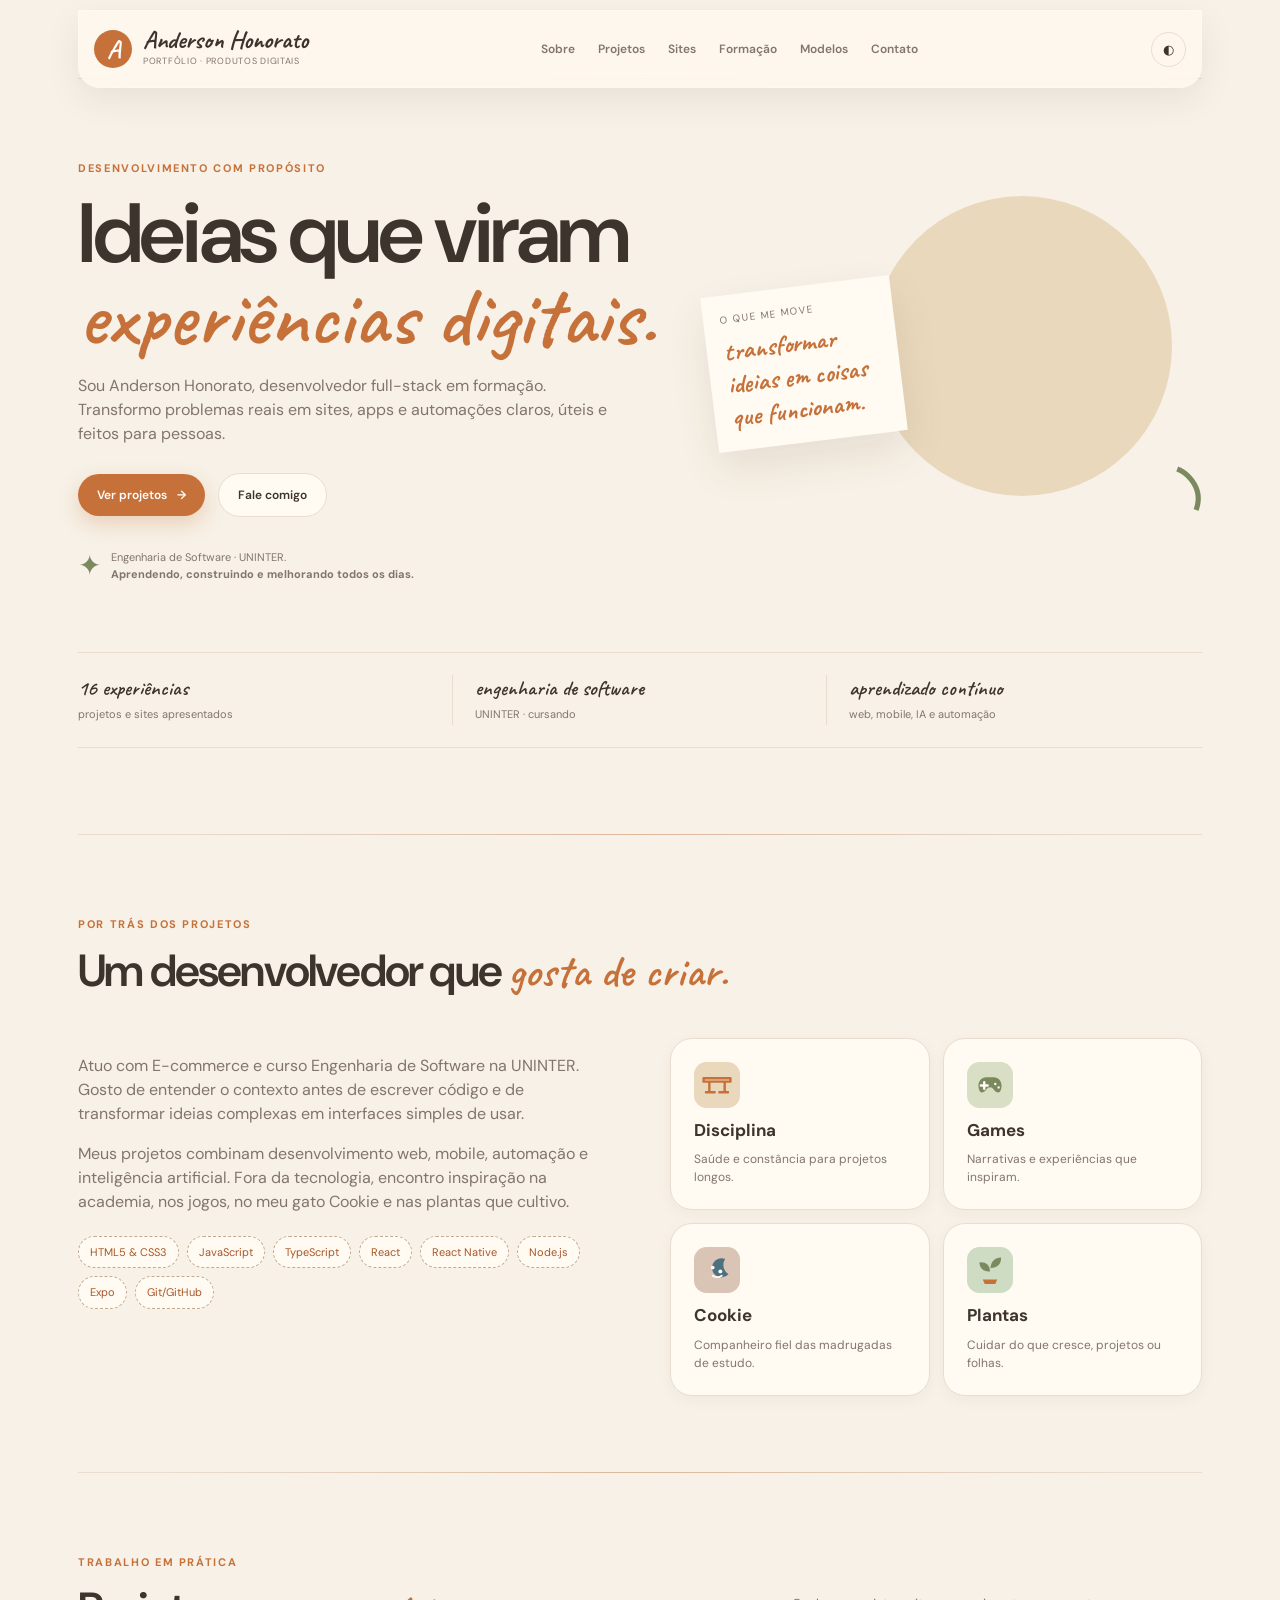
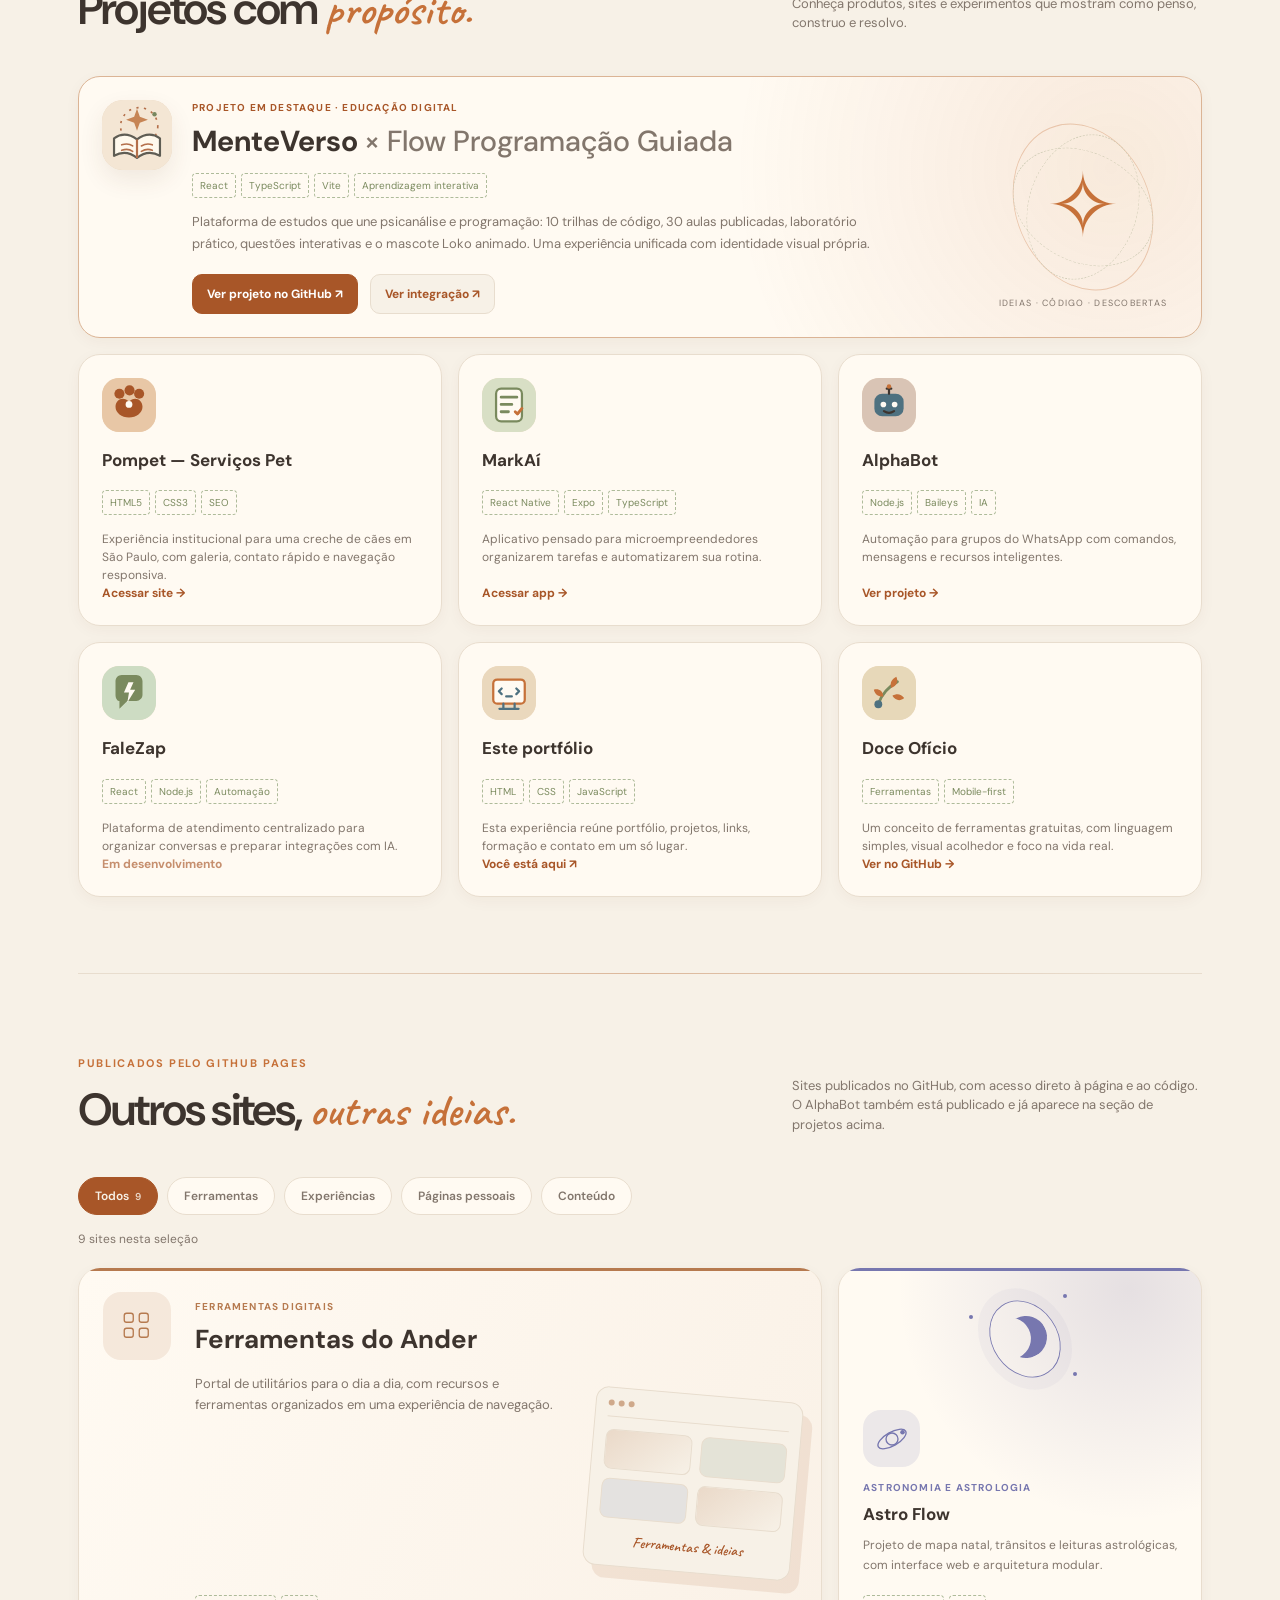
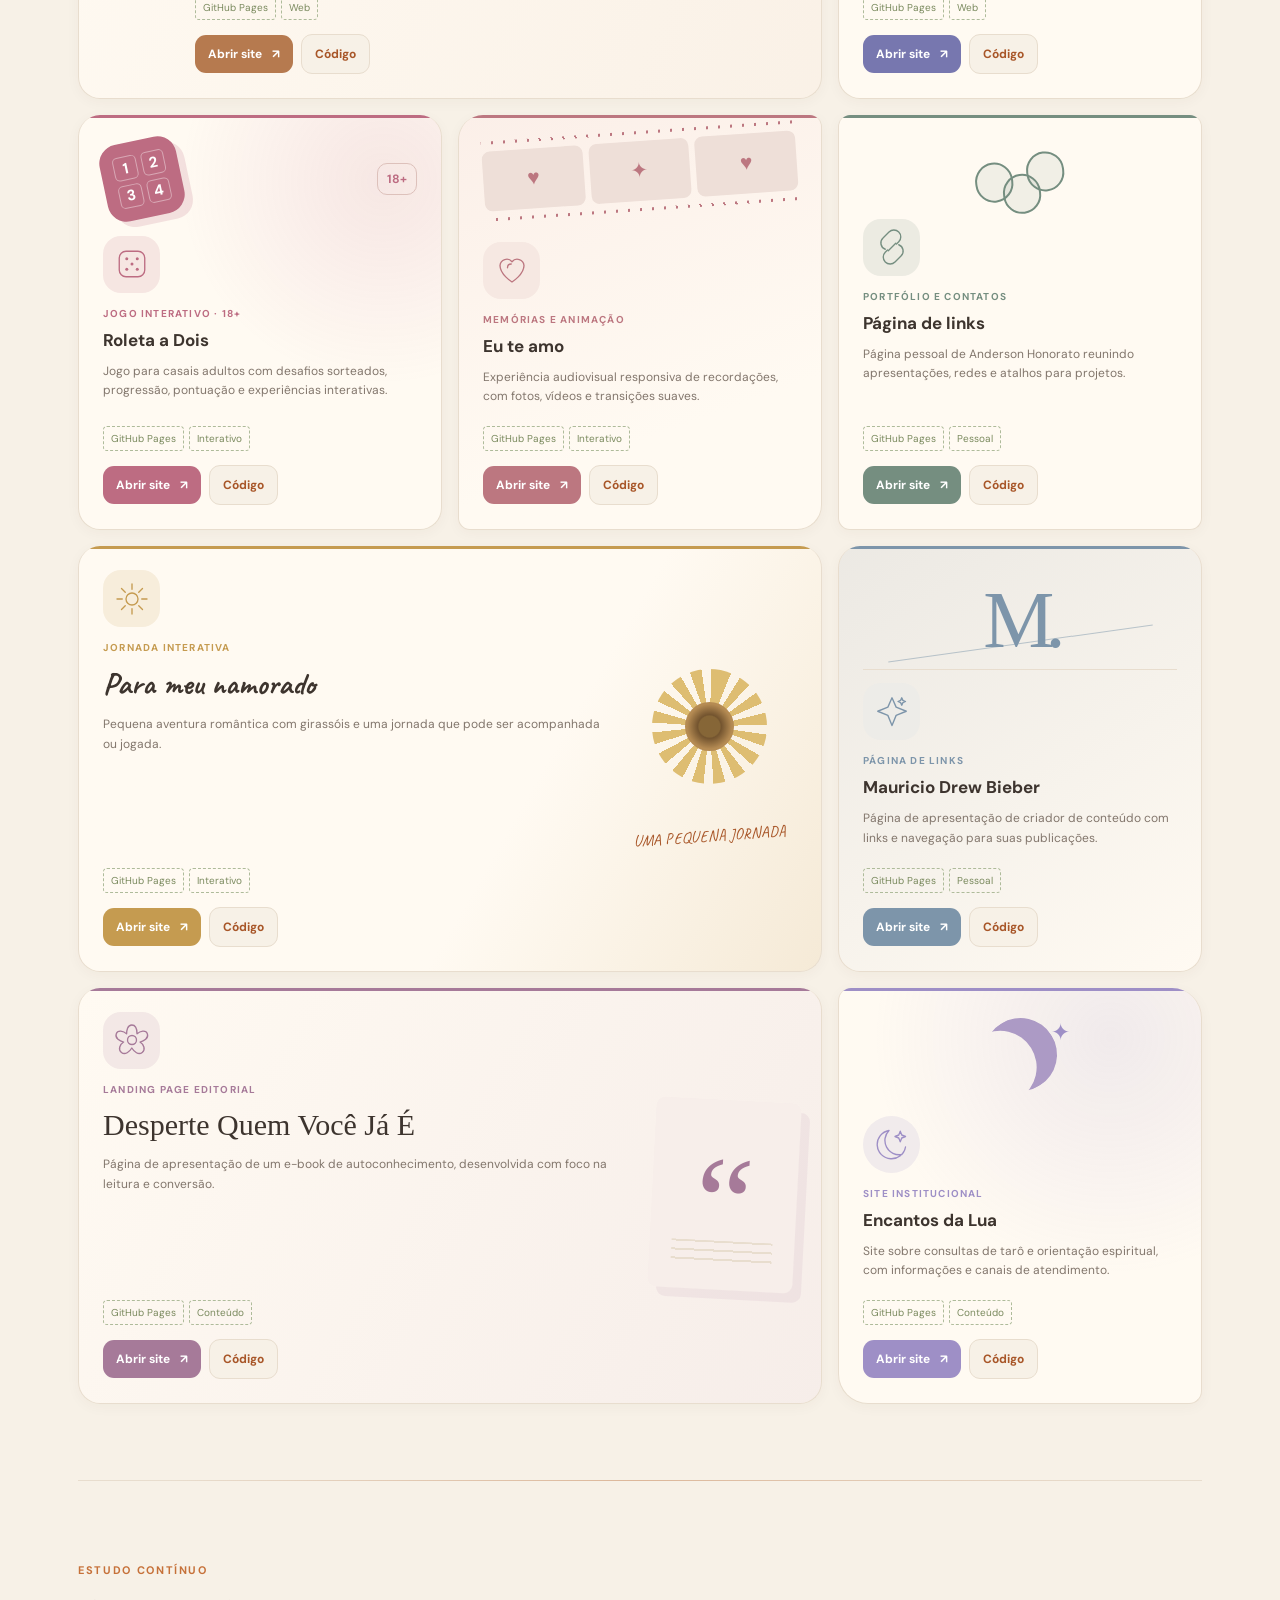
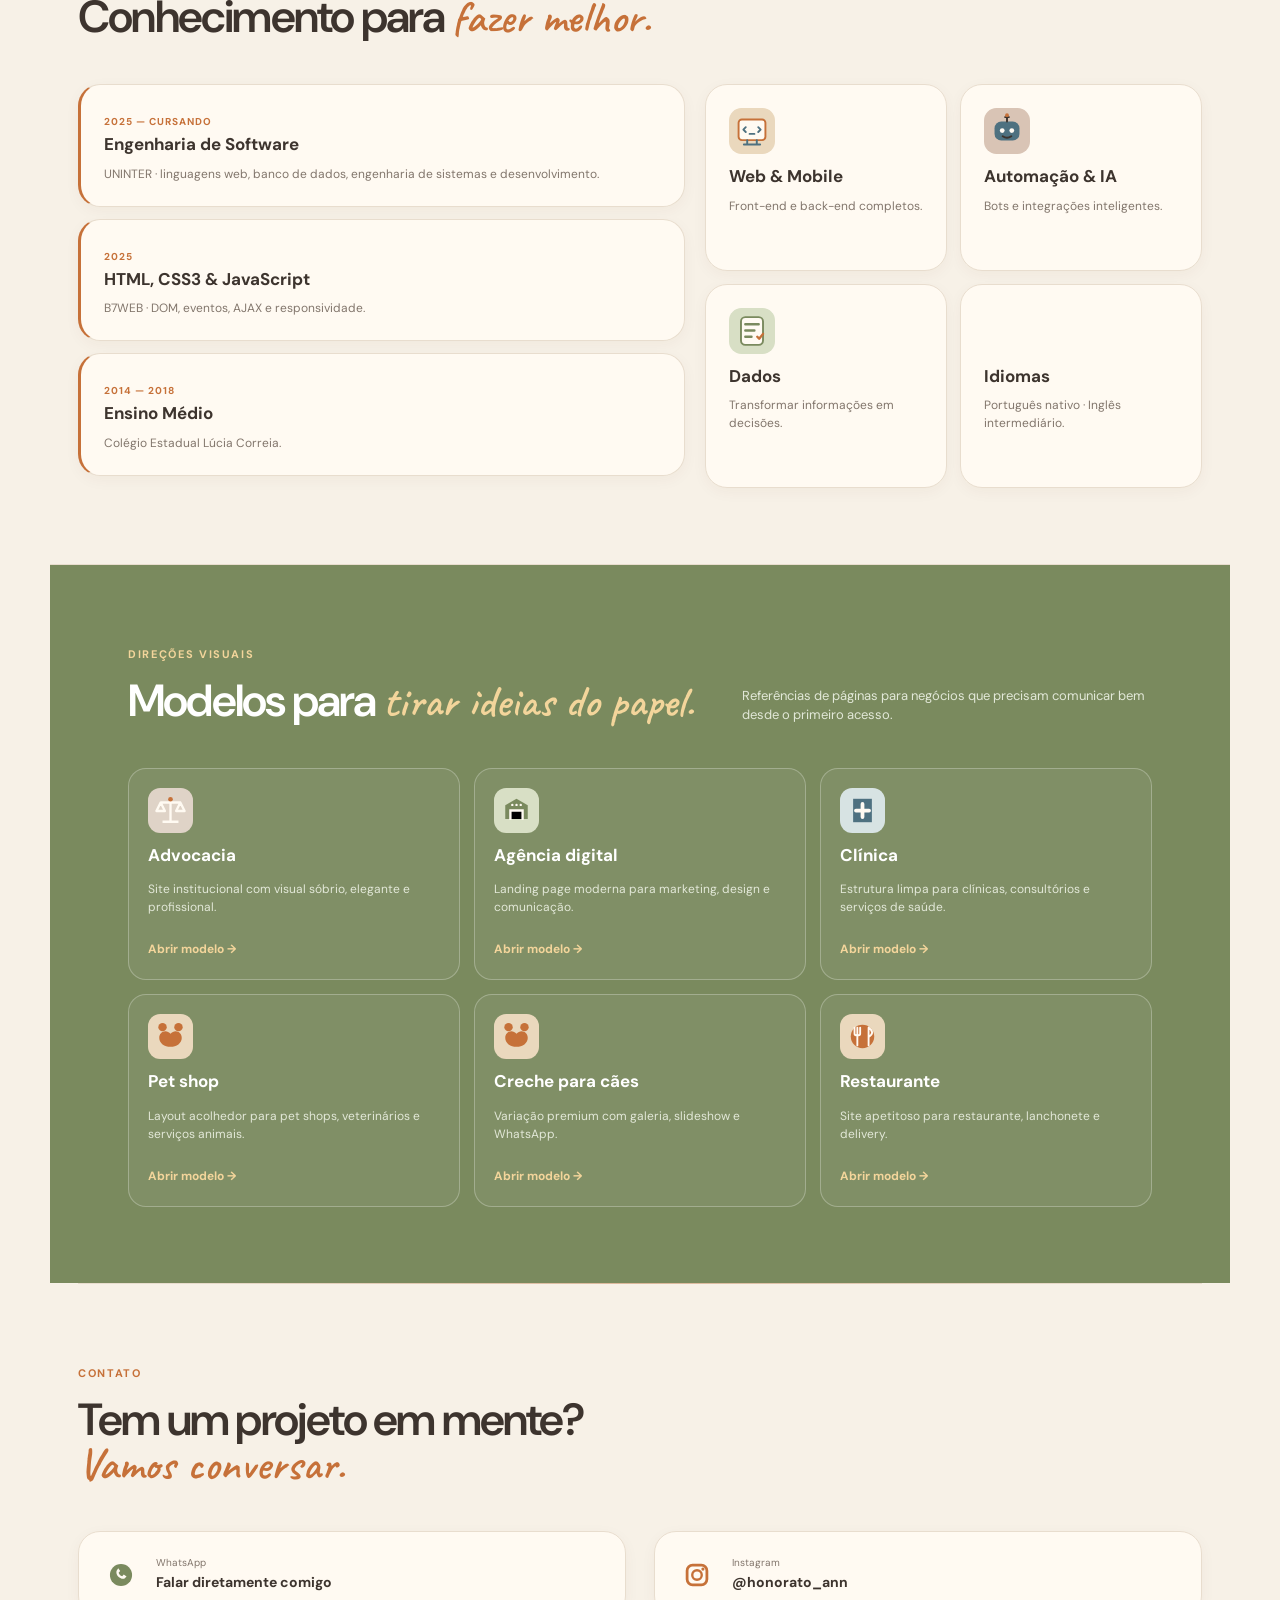
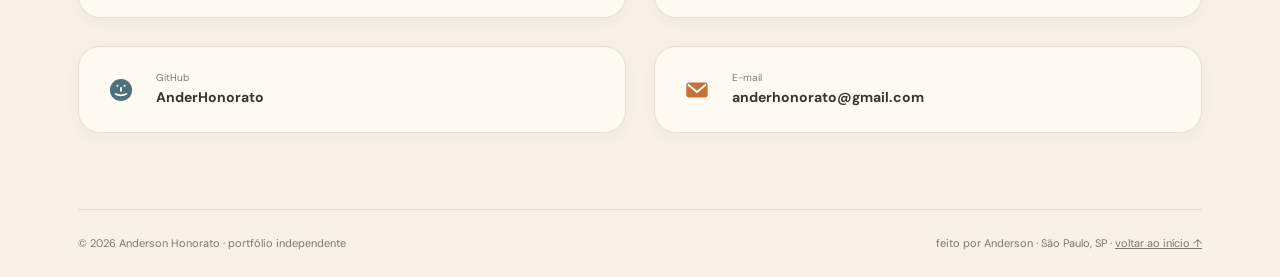
==== commit edc52fdc: "fix: atualizar contador para 16 experiências publicadas no portfólio" ====
--- a/index.html
+++ b/index.html
@@ -35,7 +35,7 @@
 <body><div class="scroll-progress" id="scrollProgress" aria-hidden="true"></div>
 <div class="shell"><header class="topbar"><a class="brand" href="#inicio"><span class="mark">A</span><span><strong>Anderson Honorato</strong><small>portfólio · produtos digitais</small></span></a><nav class="nav" id="nav"><a href="#sobre">Sobre</a><a href="#projetos">Projetos</a><a href="#sites-github">Sites</a><a href="#formacao">Formação</a><a href="#modelos">Modelos</a><a href="#contato">Contato</a></nav><div style="display:flex;gap:8px"><button class="theme" id="theme" aria-label="Alternar tema">◐</button><button class="menu" id="menu" aria-label="Abrir menu">☰</button></div></header>
 <main id="inicio"><section class="hero"><div class="fade"><span class="eyebrow">desenvolvimento com propósito</span><h1>Ideias que viram<br><em>experiências digitais.</em></h1><p>Sou Anderson Honorato, desenvolvedor full-stack em formação. Transformo problemas reais em sites, apps e automações claros, úteis e feitos para pessoas.</p><div class="actions"><a class="btn btn-main" href="#projetos">Ver projetos <span>→</span></a><a class="btn btn-ghost" href="https://wa.me/5577999512937?text=Ol%C3%A1%20Anderson%2C%20vim%20pelo%20portf%C3%B3lio!" target="_blank" rel="noopener">Fale comigo</a></div><div class="hero-note"><span class="spark">✦</span><span>Engenharia de Software · UNINTER.<br><b>Aprendendo, construindo e melhorando todos os dias.</b></span></div></div><div class="hero-visual fade" aria-hidden="true"><div class="sun"></div><img class="portrait" src="img/foto-perfil2.png" alt="Anderson Honorato" onerror="this.style.display='none'"><div class="note-card"><span>o que me move</span><strong>transformar ideias em coisas que funcionam.</strong></div><div class="leaf">◝</div></div></section>
-<div class="strip"><div><b>7 projetos</b><span>experiências em destaque</span></div><div><b>engenharia de software</b><span>UNINTER · cursando</span></div><div><b>aprendizado contínuo</b><span>web, mobile, IA e automação</span></div></div>
+<div class="strip"><div><b>16 experiências</b><span>projetos e sites apresentados</span></div><div><b>engenharia de software</b><span>UNINTER · cursando</span></div><div><b>aprendizado contínuo</b><span>web, mobile, IA e automação</span></div></div>
 <section id="sobre"><div class="section-head"><div><span class="eyebrow">por trás dos projetos</span><h2>Um desenvolvedor que <em>gosta de criar.</em></h2></div></div><div class="about"><div><p>Atuo com E-commerce e curso Engenharia de Software na UNINTER. Gosto de entender o contexto antes de escrever código e de transformar ideias complexas em interfaces simples de usar.</p><p>Meus projetos combinam desenvolvimento web, mobile, automação e inteligência artificial. Fora da tecnologia, encontro inspiração na academia, nos jogos, no meu gato Cookie e nas plantas que cultivo.</p><div class="chips"><span class="chip">HTML5 & CSS3</span><span class="chip">JavaScript</span><span class="chip">TypeScript</span><span class="chip">React</span><span class="chip">React Native</span><span class="chip">Node.js</span><span class="chip">Expo</span><span class="chip">Git/GitHub</span></div></div><div class="mini-grid"><article class="mini-card reveal-on-scroll"><span><img src="img/icons/discipline.svg" alt="Ícone de disciplina"></span><h3>Disciplina</h3><p>Saúde e constância para projetos longos.</p></article><article class="mini-card reveal-on-scroll"><span><img src="img/icons/games.svg" alt="Ícone de games"></span><h3>Games</h3><p>Narrativas e experiências que inspiram.</p></article><article class="mini-card reveal-on-scroll"><span><img src="img/icons/cookie.svg" alt="Ícone do Cookie"></span><h3>Cookie</h3><p>Companheiro fiel das madrugadas de estudo.</p></article><article class="mini-card reveal-on-scroll"><span><img src="img/icons/plants.svg" alt="Ícone de plantas"></span><h3>Plantas</h3><p>Cuidar do que cresce, projetos ou folhas.</p></article></div></div></section>
 <section id="projetos"><div class="section-head"><div><span class="eyebrow">trabalho em prática</span><h2>Projetos com <em>propósito.</em></h2></div><p>Conheça produtos, sites e experimentos que mostram como penso, construo e resolvo.</p></div><div class="project-grid"><article class="project project-featured" aria-labelledby="projeto-menteverso">
   <div class="project-icon project-featured-icon"><img src="img/icons/menteverso.svg" alt="Símbolo do MenteVerso: livro e ideias conectadas" loading="lazy"></div>
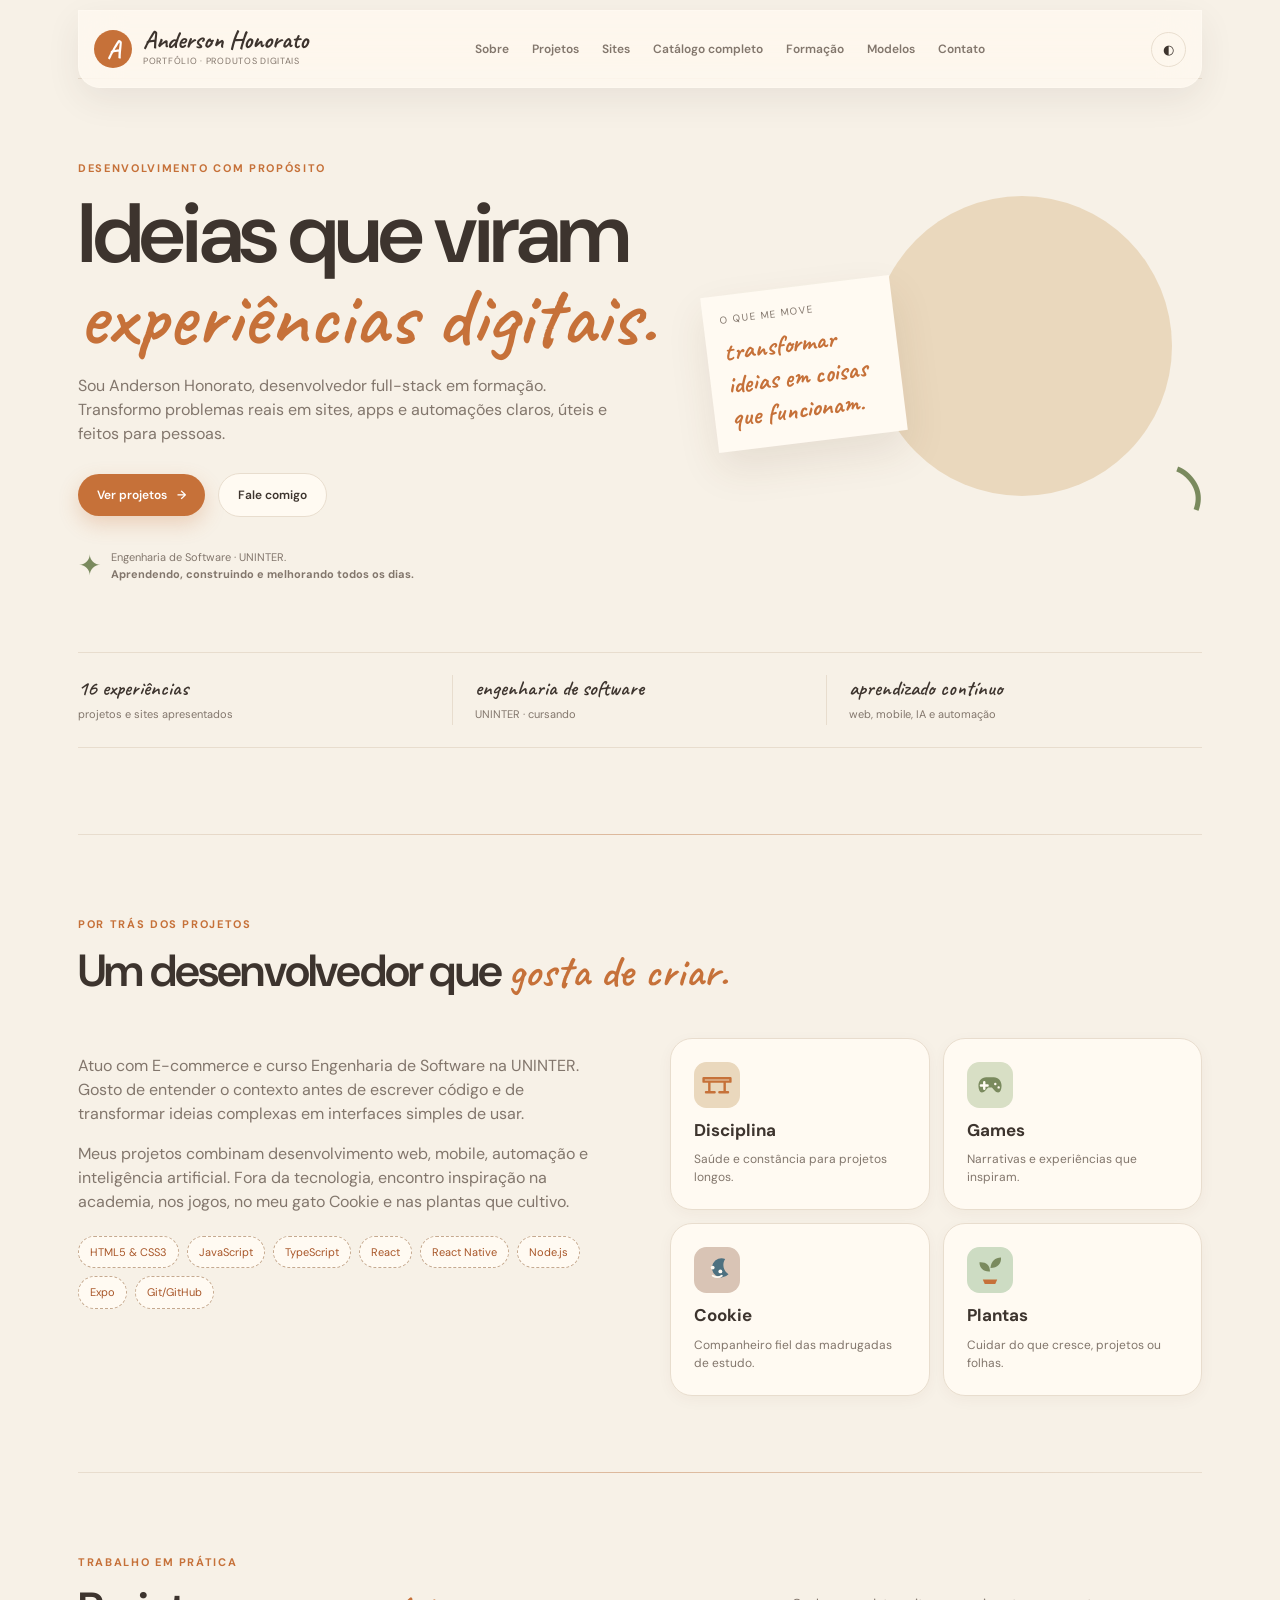
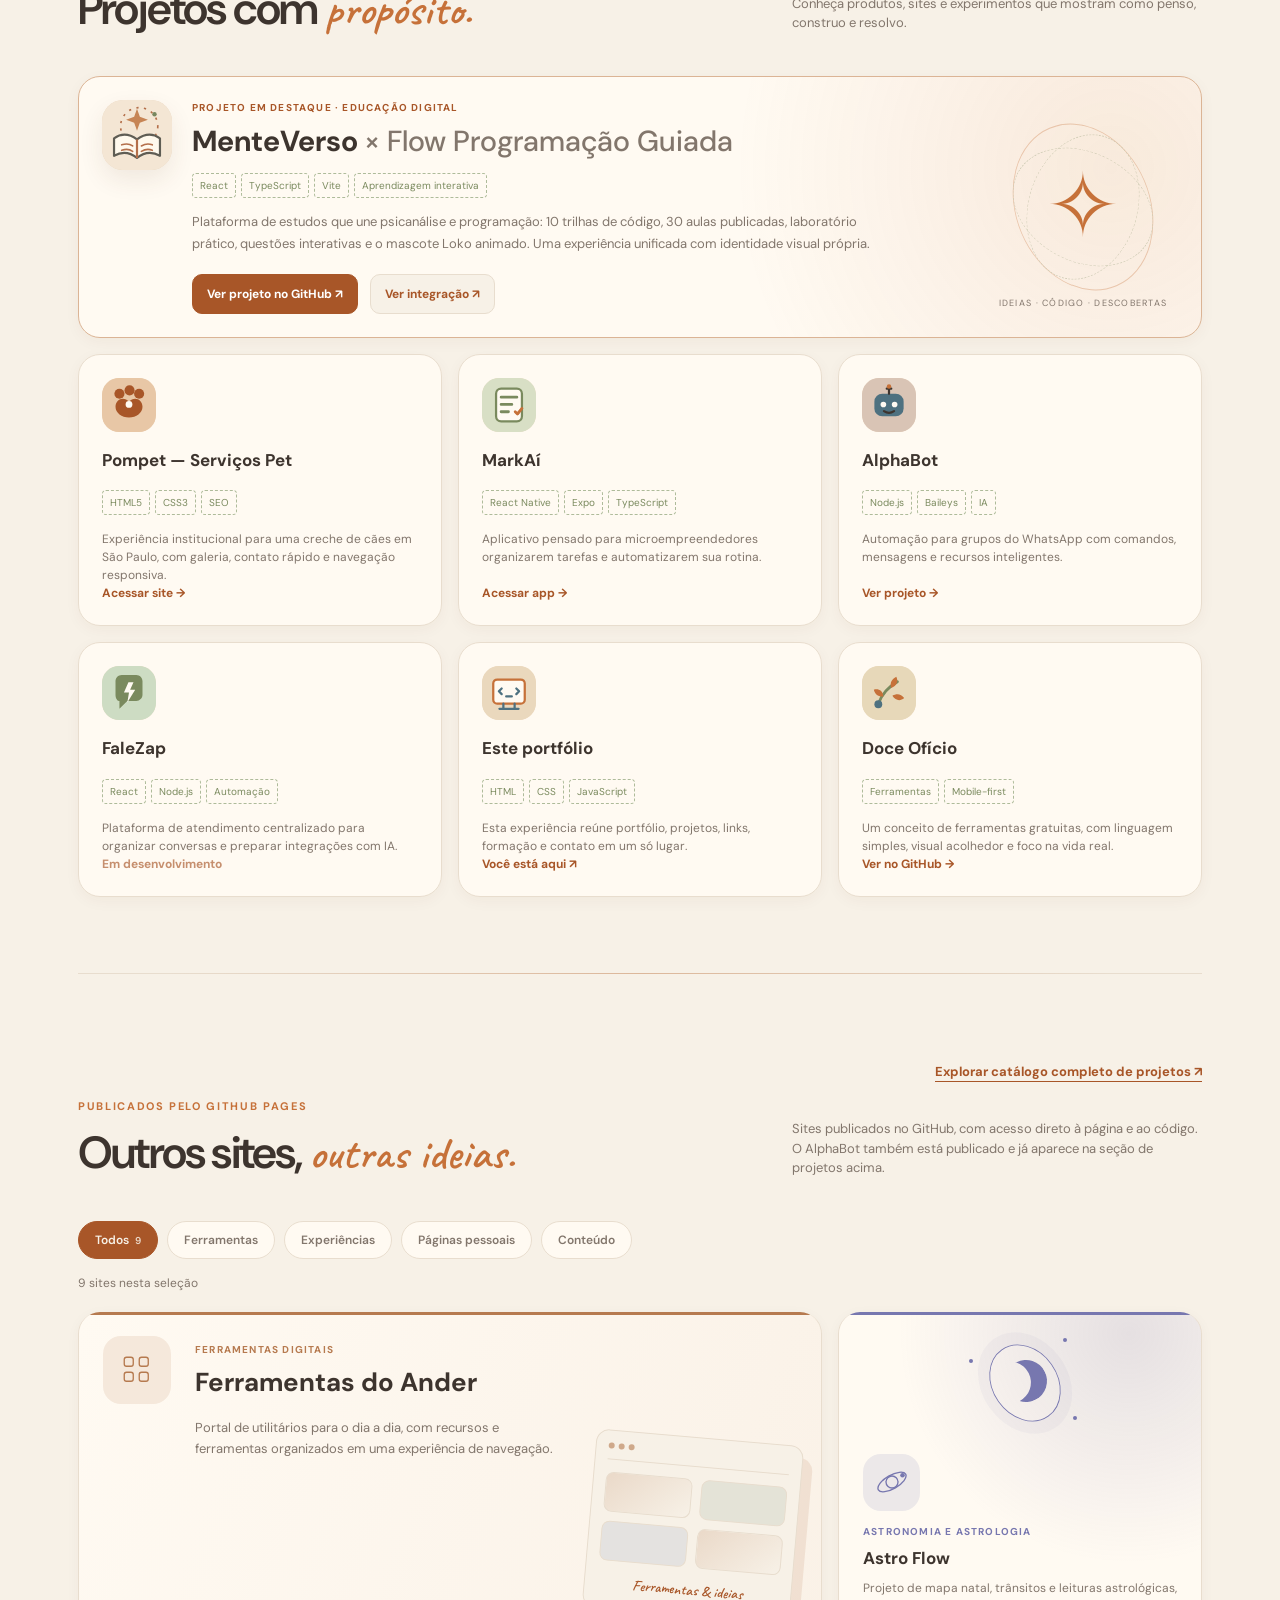
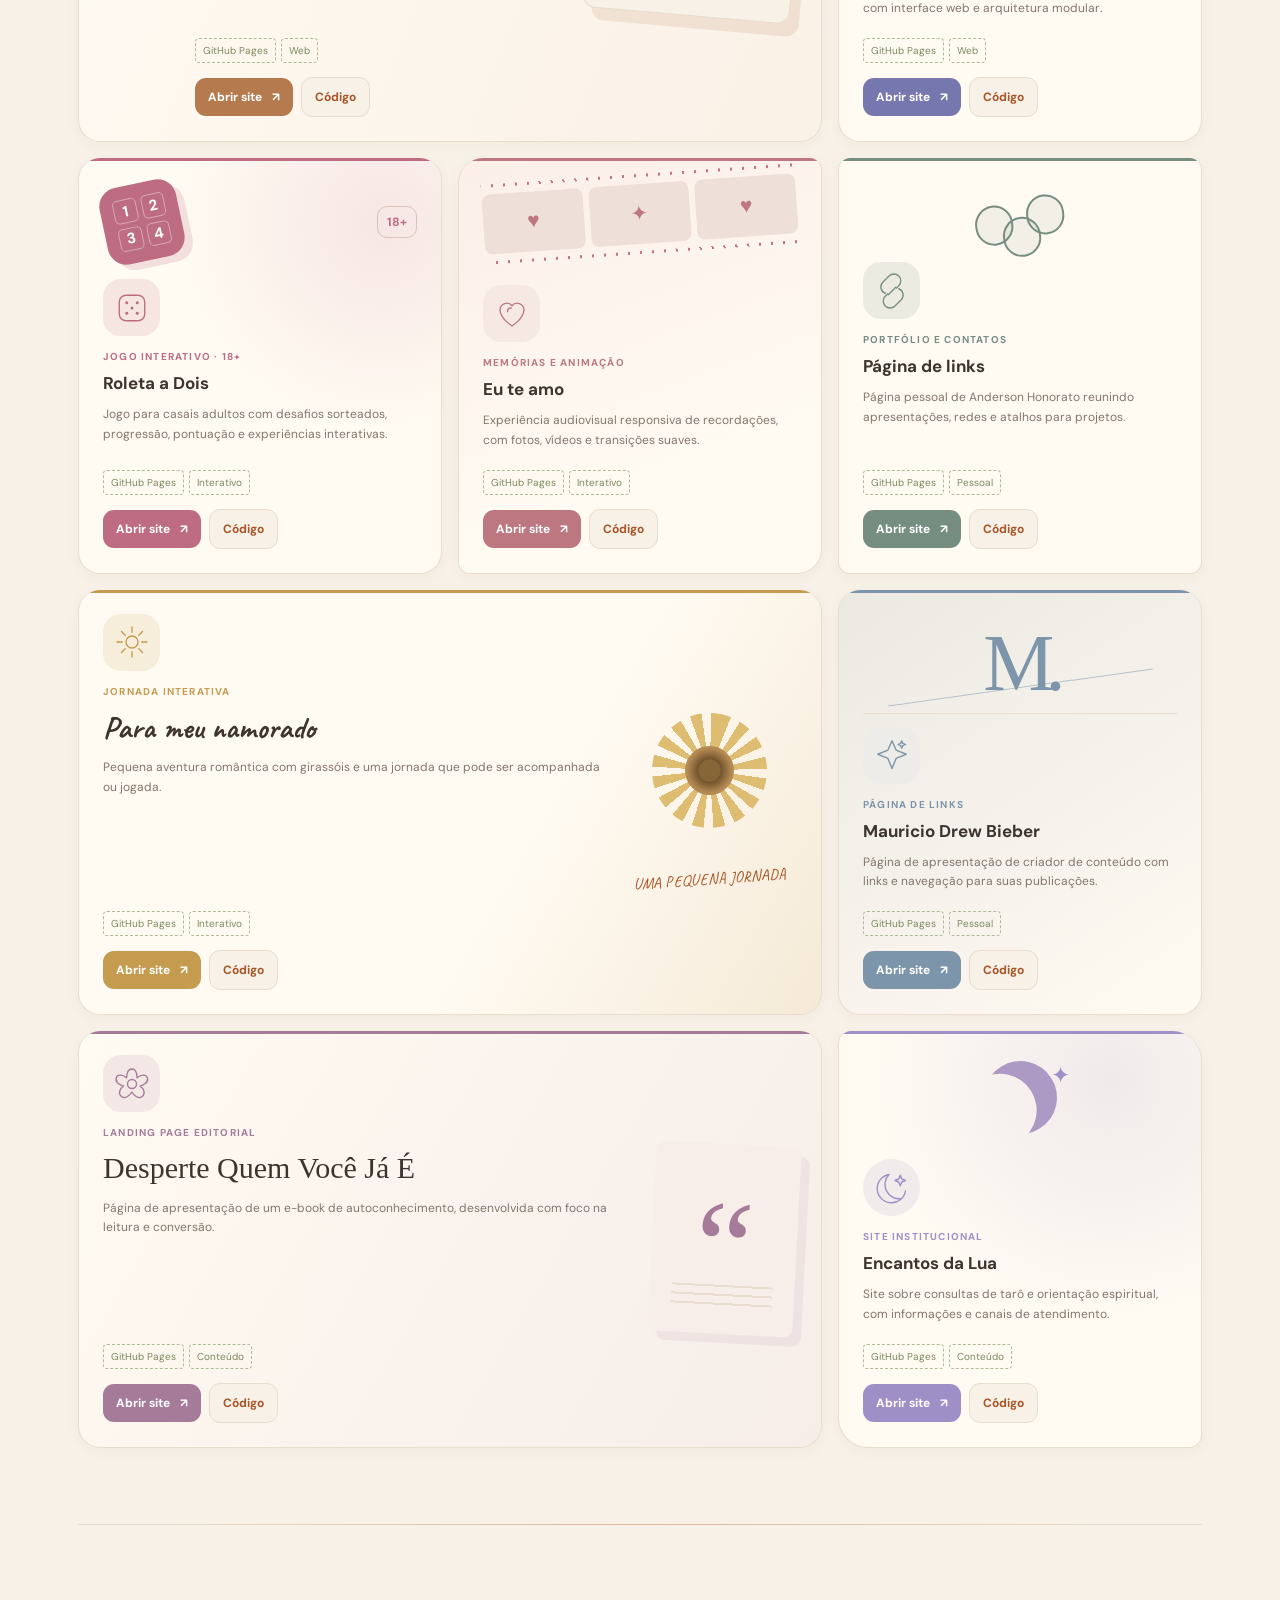
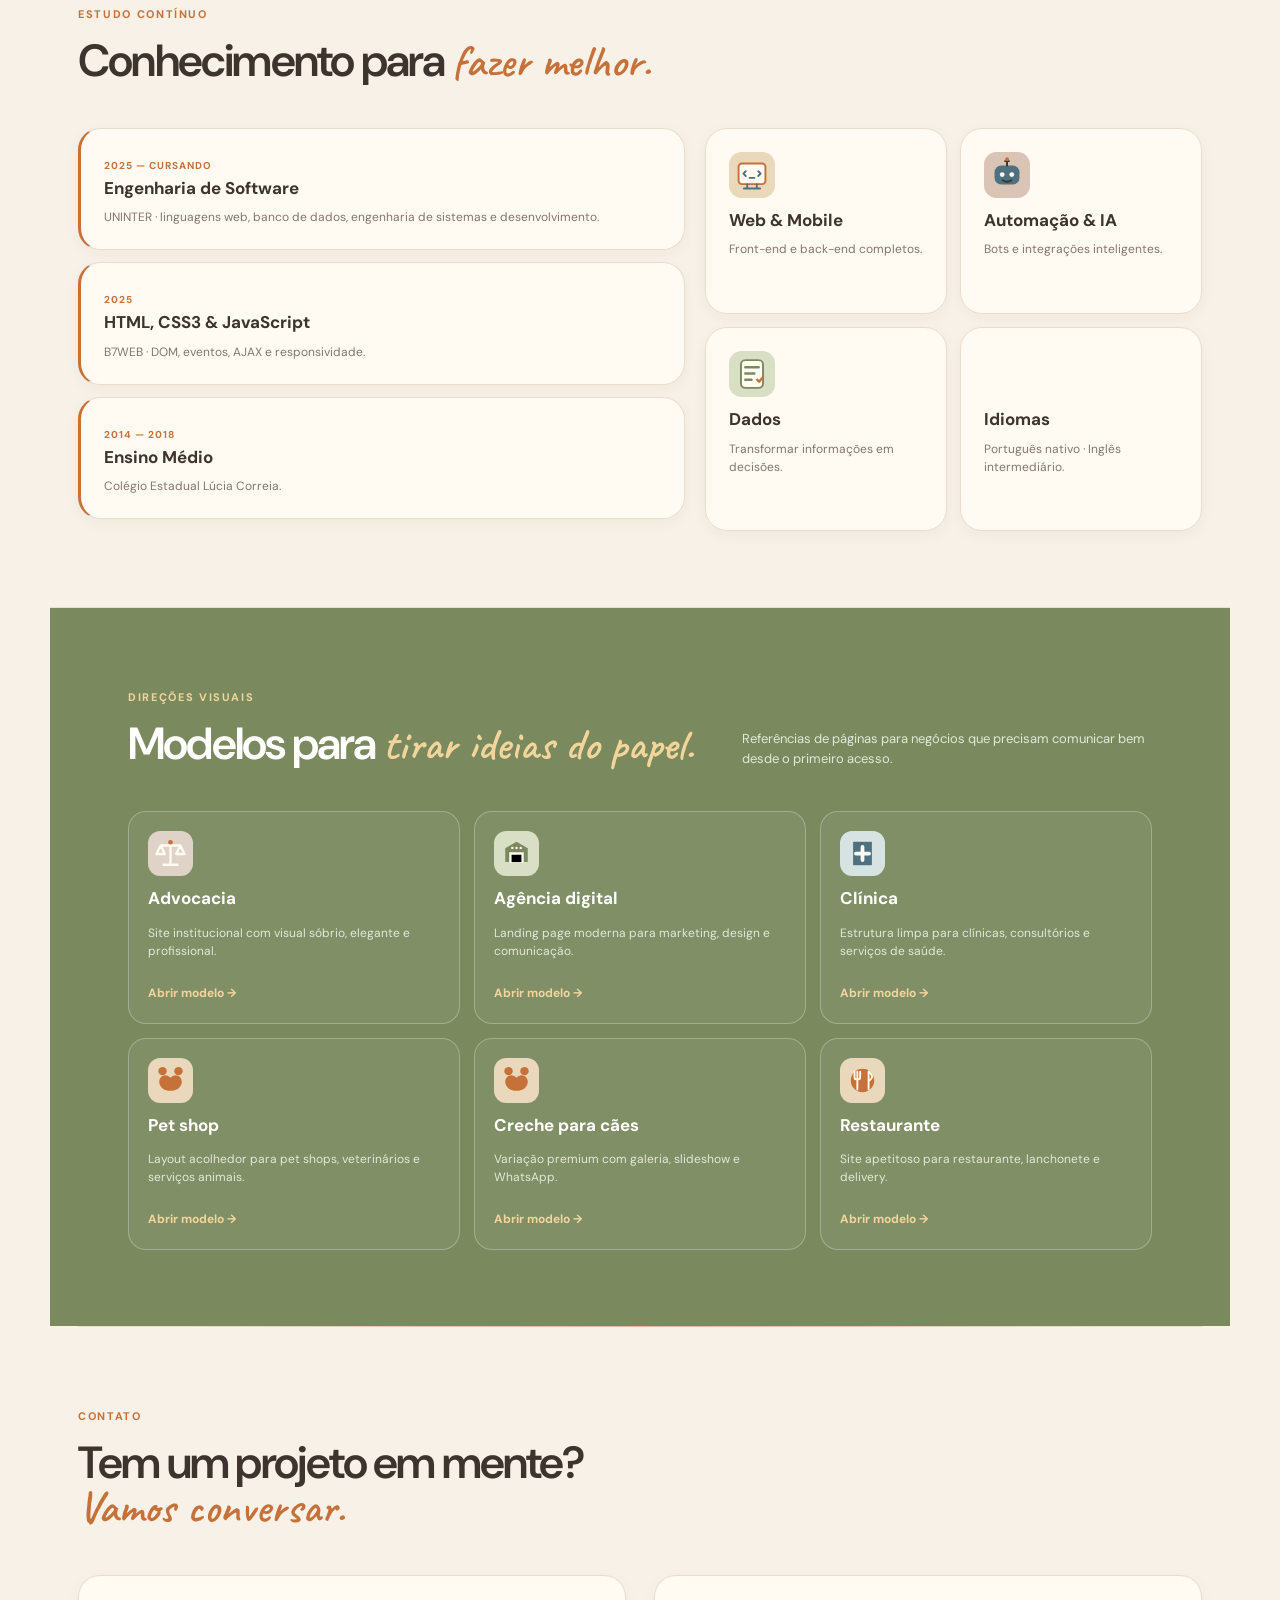
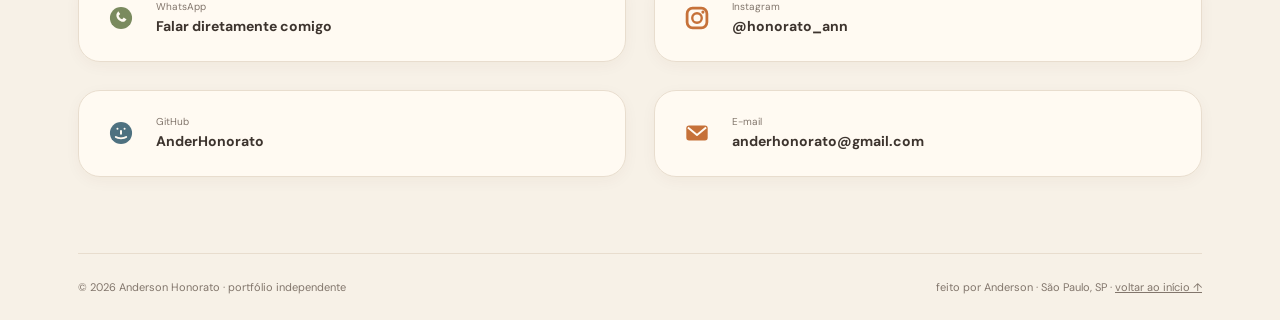
==== commit c34d1191: "feat: publicar catálogo completo de projetos não pet com links GitHub Pages verificados" ====
--- a/index.html
+++ b/index.html
@@ -33,7 +33,7 @@
 <link rel="stylesheet" href="css/sites-github.css">
 </head>
 <body><div class="scroll-progress" id="scrollProgress" aria-hidden="true"></div>
-<div class="shell"><header class="topbar"><a class="brand" href="#inicio"><span class="mark">A</span><span><strong>Anderson Honorato</strong><small>portfólio · produtos digitais</small></span></a><nav class="nav" id="nav"><a href="#sobre">Sobre</a><a href="#projetos">Projetos</a><a href="#sites-github">Sites</a><a href="#formacao">Formação</a><a href="#modelos">Modelos</a><a href="#contato">Contato</a></nav><div style="display:flex;gap:8px"><button class="theme" id="theme" aria-label="Alternar tema">◐</button><button class="menu" id="menu" aria-label="Abrir menu">☰</button></div></header>
+<div class="shell"><header class="topbar"><a class="brand" href="#inicio"><span class="mark">A</span><span><strong>Anderson Honorato</strong><small>portfólio · produtos digitais</small></span></a><nav class="nav" id="nav"><a href="#sobre">Sobre</a><a href="#projetos">Projetos</a><a href="#sites-github">Sites</a><a href="./projetos-git.html">Catálogo completo</a><a href="#formacao">Formação</a><a href="#modelos">Modelos</a><a href="#contato">Contato</a></nav><div style="display:flex;gap:8px"><button class="theme" id="theme" aria-label="Alternar tema">◐</button><button class="menu" id="menu" aria-label="Abrir menu">☰</button></div></header>
 <main id="inicio"><section class="hero"><div class="fade"><span class="eyebrow">desenvolvimento com propósito</span><h1>Ideias que viram<br><em>experiências digitais.</em></h1><p>Sou Anderson Honorato, desenvolvedor full-stack em formação. Transformo problemas reais em sites, apps e automações claros, úteis e feitos para pessoas.</p><div class="actions"><a class="btn btn-main" href="#projetos">Ver projetos <span>→</span></a><a class="btn btn-ghost" href="https://wa.me/5577999512937?text=Ol%C3%A1%20Anderson%2C%20vim%20pelo%20portf%C3%B3lio!" target="_blank" rel="noopener">Fale comigo</a></div><div class="hero-note"><span class="spark">✦</span><span>Engenharia de Software · UNINTER.<br><b>Aprendendo, construindo e melhorando todos os dias.</b></span></div></div><div class="hero-visual fade" aria-hidden="true"><div class="sun"></div><img class="portrait" src="img/foto-perfil2.png" alt="Anderson Honorato" onerror="this.style.display='none'"><div class="note-card"><span>o que me move</span><strong>transformar ideias em coisas que funcionam.</strong></div><div class="leaf">◝</div></div></section>
 <div class="strip"><div><b>16 experiências</b><span>projetos e sites apresentados</span></div><div><b>engenharia de software</b><span>UNINTER · cursando</span></div><div><b>aprendizado contínuo</b><span>web, mobile, IA e automação</span></div></div>
 <section id="sobre"><div class="section-head"><div><span class="eyebrow">por trás dos projetos</span><h2>Um desenvolvedor que <em>gosta de criar.</em></h2></div></div><div class="about"><div><p>Atuo com E-commerce e curso Engenharia de Software na UNINTER. Gosto de entender o contexto antes de escrever código e de transformar ideias complexas em interfaces simples de usar.</p><p>Meus projetos combinam desenvolvimento web, mobile, automação e inteligência artificial. Fora da tecnologia, encontro inspiração na academia, nos jogos, no meu gato Cookie e nas plantas que cultivo.</p><div class="chips"><span class="chip">HTML5 & CSS3</span><span class="chip">JavaScript</span><span class="chip">TypeScript</span><span class="chip">React</span><span class="chip">React Native</span><span class="chip">Node.js</span><span class="chip">Expo</span><span class="chip">Git/GitHub</span></div></div><div class="mini-grid"><article class="mini-card reveal-on-scroll"><span><img src="img/icons/discipline.svg" alt="Ícone de disciplina"></span><h3>Disciplina</h3><p>Saúde e constância para projetos longos.</p></article><article class="mini-card reveal-on-scroll"><span><img src="img/icons/games.svg" alt="Ícone de games"></span><h3>Games</h3><p>Narrativas e experiências que inspiram.</p></article><article class="mini-card reveal-on-scroll"><span><img src="img/icons/cookie.svg" alt="Ícone do Cookie"></span><h3>Cookie</h3><p>Companheiro fiel das madrugadas de estudo.</p></article><article class="mini-card reveal-on-scroll"><span><img src="img/icons/plants.svg" alt="Ícone de plantas"></span><h3>Plantas</h3><p>Cuidar do que cresce, projetos ou folhas.</p></article></div></div></section>
@@ -48,7 +48,7 @@
   </div>
   <div class="project-featured-art" aria-hidden="true"><span class="project-art-orbit"></span><span class="project-art-book">✧</span><span class="project-art-subtitle">IDEIAS · CÓDIGO · DESCOBERTAS</span></div>
 </article><article class="project"><div class="project-icon"><img src="img/icons/pompet.svg" alt="Ícone do Pompet"></div><h3>Pompet — Serviços Pet</h3><div class="tags"><span class="tag">HTML5</span><span class="tag">CSS3</span><span class="tag">SEO</span></div><p>Experiência institucional para uma creche de cães em São Paulo, com galeria, contato rápido e navegação responsiva.</p><a class="link" href="https://pompet.com.br" target="_blank" rel="noopener">Acessar site →</a></article><article class="project"><div class="project-icon"><img src="img/icons/markai.svg" alt="Ícone do MarkAí"></div><h3>MarkAí</h3><div class="tags"><span class="tag">React Native</span><span class="tag">Expo</span><span class="tag">TypeScript</span></div><p>Aplicativo pensado para microempreendedores organizarem tarefas e automatizarem sua rotina.</p><a class="link" href="https://markaiapp.com.br" target="_blank" rel="noopener">Acessar app →</a></article><article class="project"><div class="project-icon"><img src="img/icons/alphabot.svg" alt="Ícone do AlphaBot"></div><h3>AlphaBot</h3><div class="tags"><span class="tag">Node.js</span><span class="tag">Baileys</span><span class="tag">IA</span></div><p>Automação para grupos do WhatsApp com comandos, mensagens e recursos inteligentes.</p><a class="link" href="https://anderhonorato.github.io/alphabotsite1/index.html" target="_blank" rel="noopener">Ver projeto →</a></article><article class="project"><div class="project-icon"><img src="img/icons/falezap.svg" alt="Ícone do FaleZap"></div><h3>FaleZap</h3><div class="tags"><span class="tag">React</span><span class="tag">Node.js</span><span class="tag">Automação</span></div><p>Plataforma de atendimento centralizado para organizar conversas e preparar integrações com IA.</p><span class="link" style="opacity:.65">Em desenvolvimento</span></article><article class="project"><div class="project-icon"><img src="img/icons/portfolio.svg" alt="Ícone do portfólio"></div><h3>Este portfólio</h3><div class="tags"><span class="tag">HTML</span><span class="tag">CSS</span><span class="tag">JavaScript</span></div><p>Esta experiência reúne portfólio, projetos, links, formação e contato em um só lugar.</p><span class="link">Você está aqui ↗</span></article><article class="project"><div class="project-icon"><img src="img/icons/doce-oficio.svg" alt="Ícone do Doce Ofício"></div><h3>Doce Ofício</h3><div class="tags"><span class="tag">Ferramentas</span><span class="tag">Mobile-first</span></div><p>Um conceito de ferramentas gratuitas, com linguagem simples, visual acolhedor e foco na vida real.</p><a class="link" href="https://github.com/AnderHonorato/portfolio-do-ander" target="_blank" rel="noopener">Ver no GitHub →</a></article></div></section>
-<section id="sites-github" class="sites-github">
+<section id="sites-github" class="sites-github"><div style="display:flex;justify-content:flex-end;margin:12px 0"><a href="./projetos-git.html" style="color:var(--accent-dark);font-size:13px;font-weight:700;text-decoration:underline;text-underline-offset:5px">Explorar catálogo completo de projetos ↗</a></div>
 <div class="section-head">
   <div><span class="eyebrow">publicados pelo GitHub Pages</span><h2>Outros sites, <em>outras ideias.</em></h2></div>
   <p>Sites publicados no GitHub, com acesso direto à página e ao código. O AlphaBot também está publicado e já aparece na seção de projetos acima.</p>
